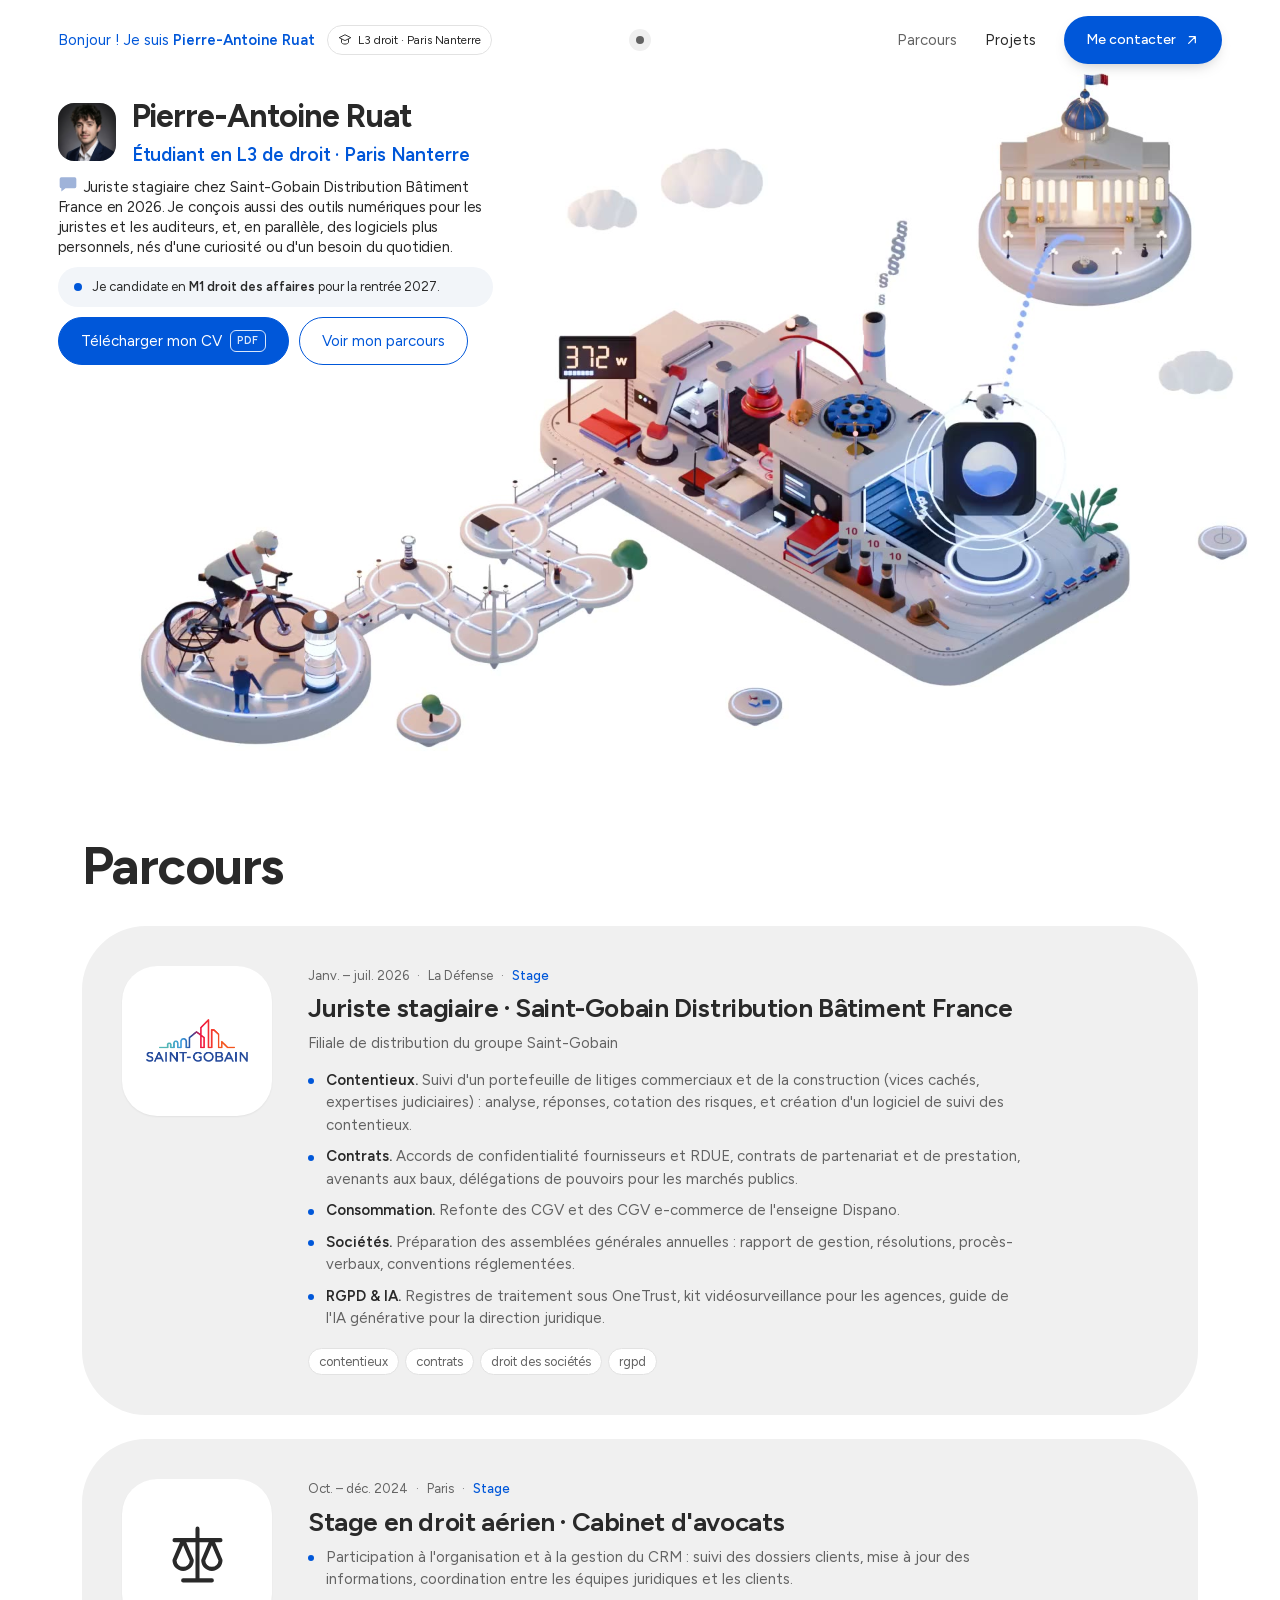
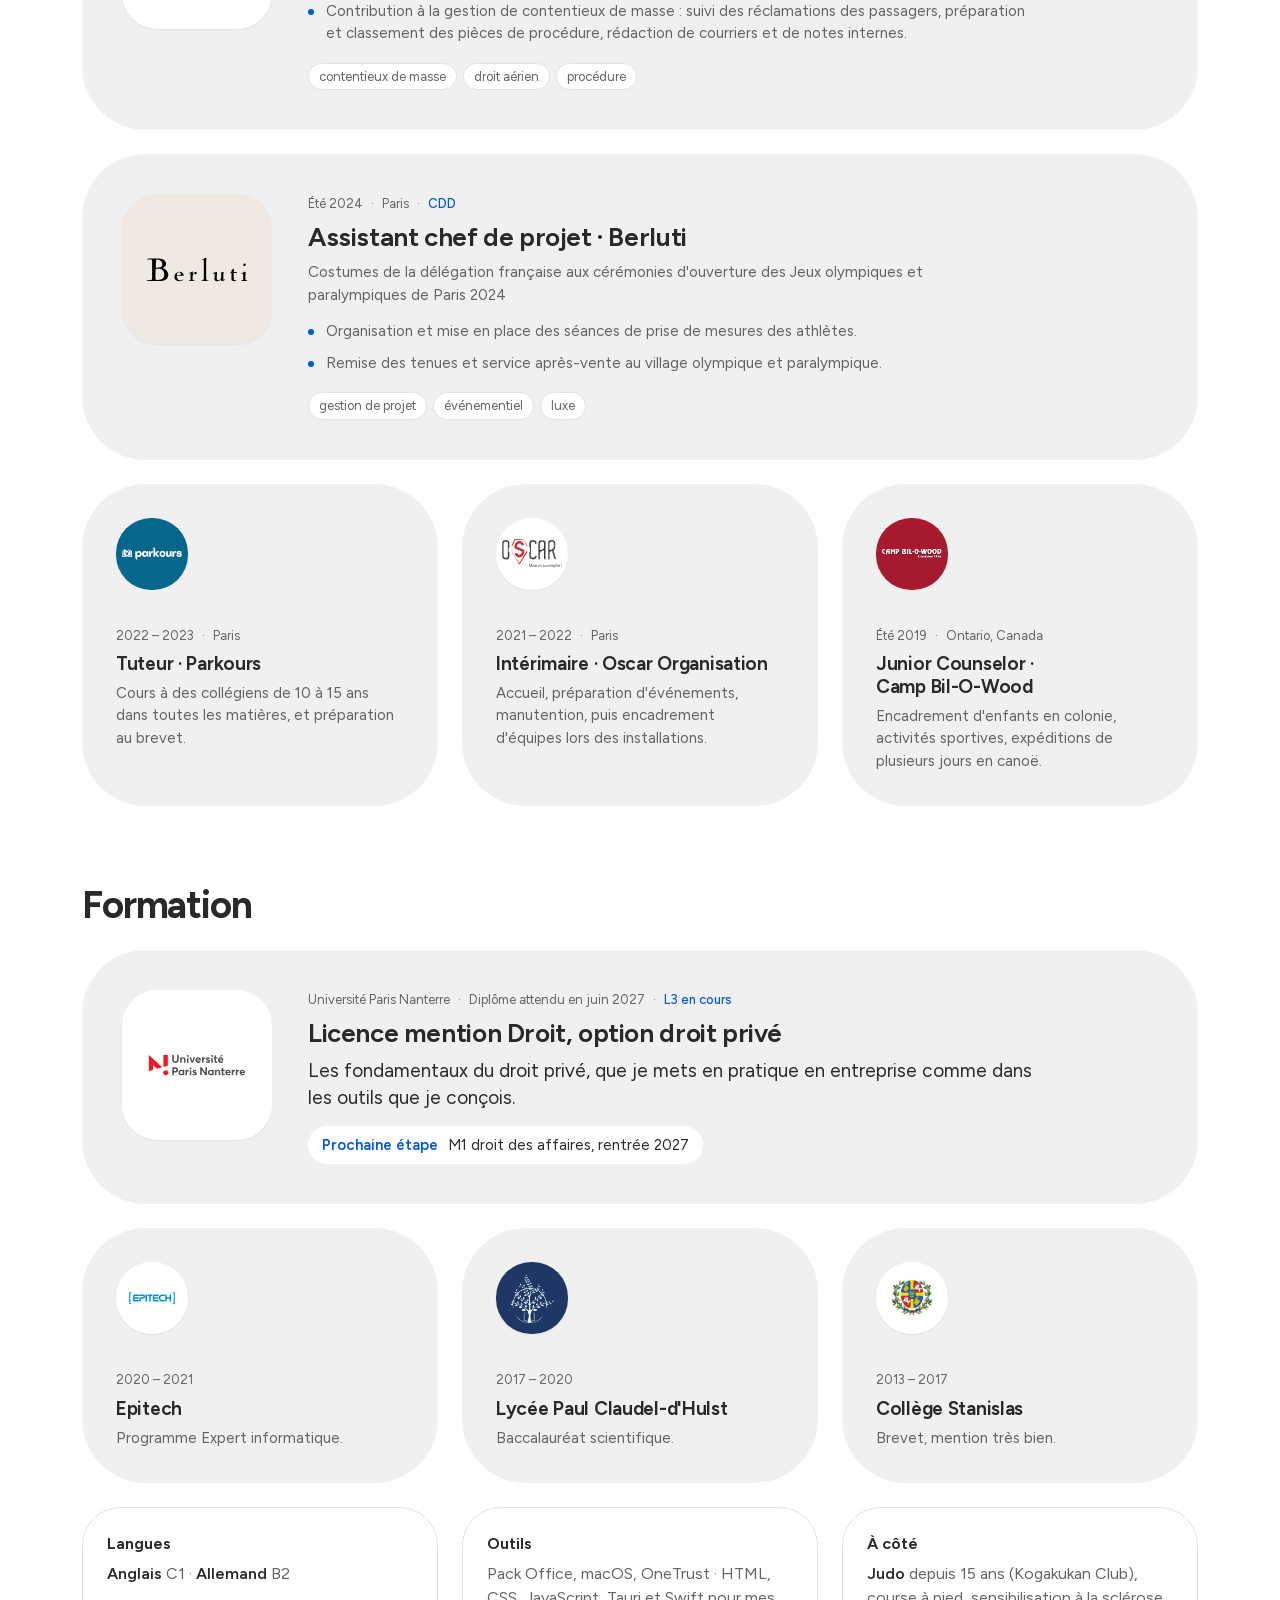
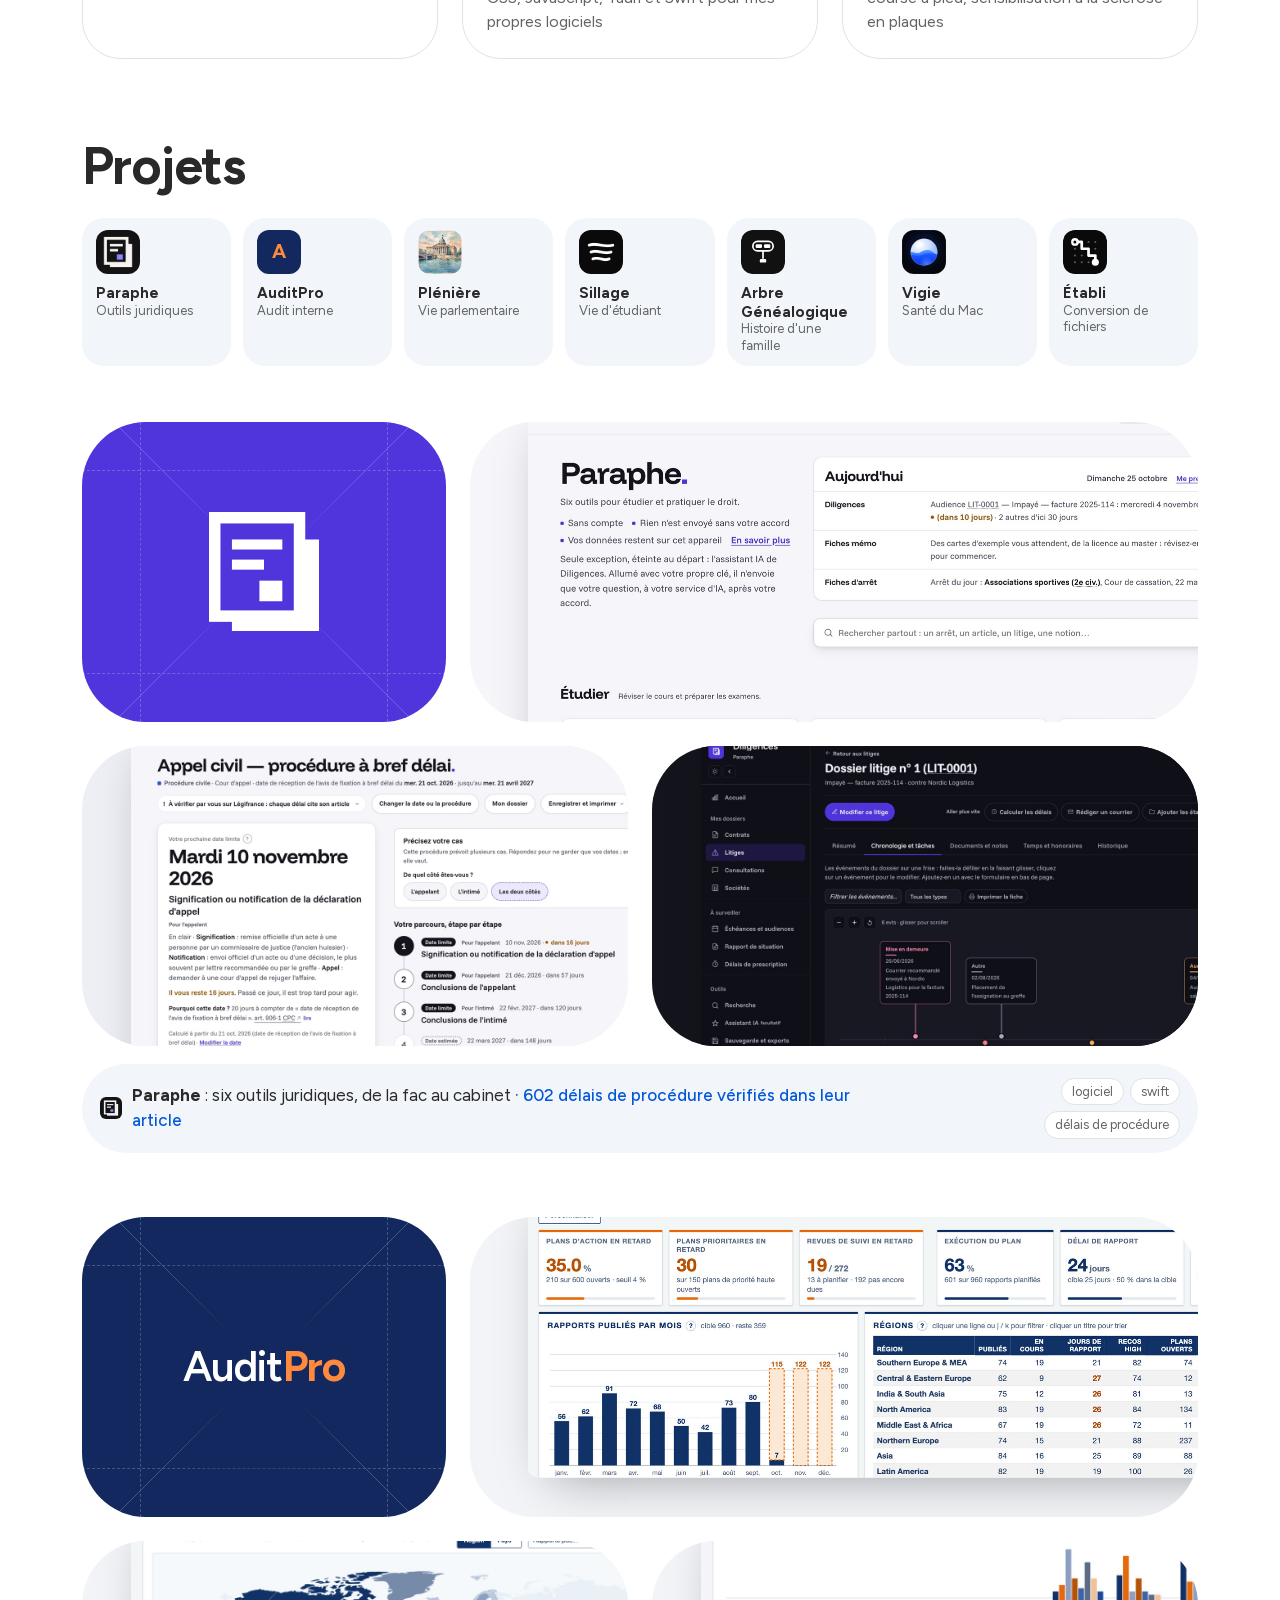
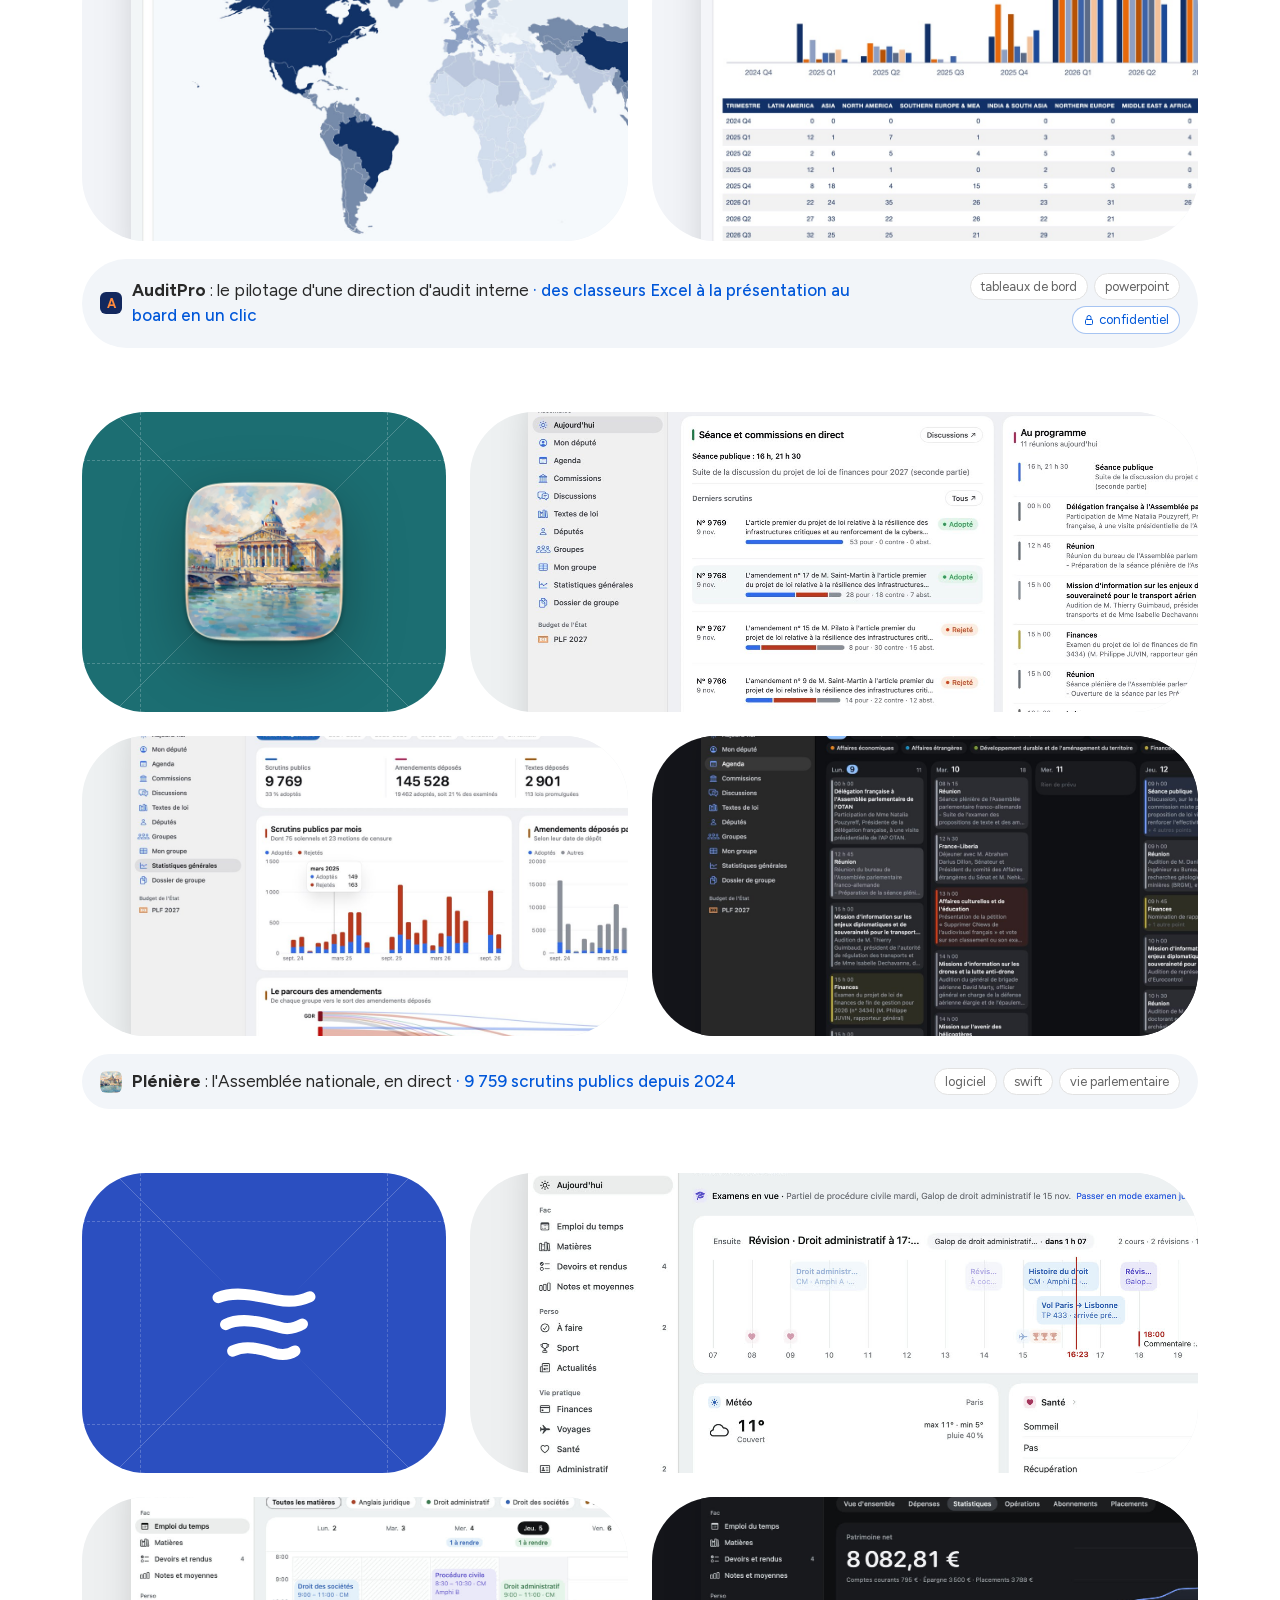
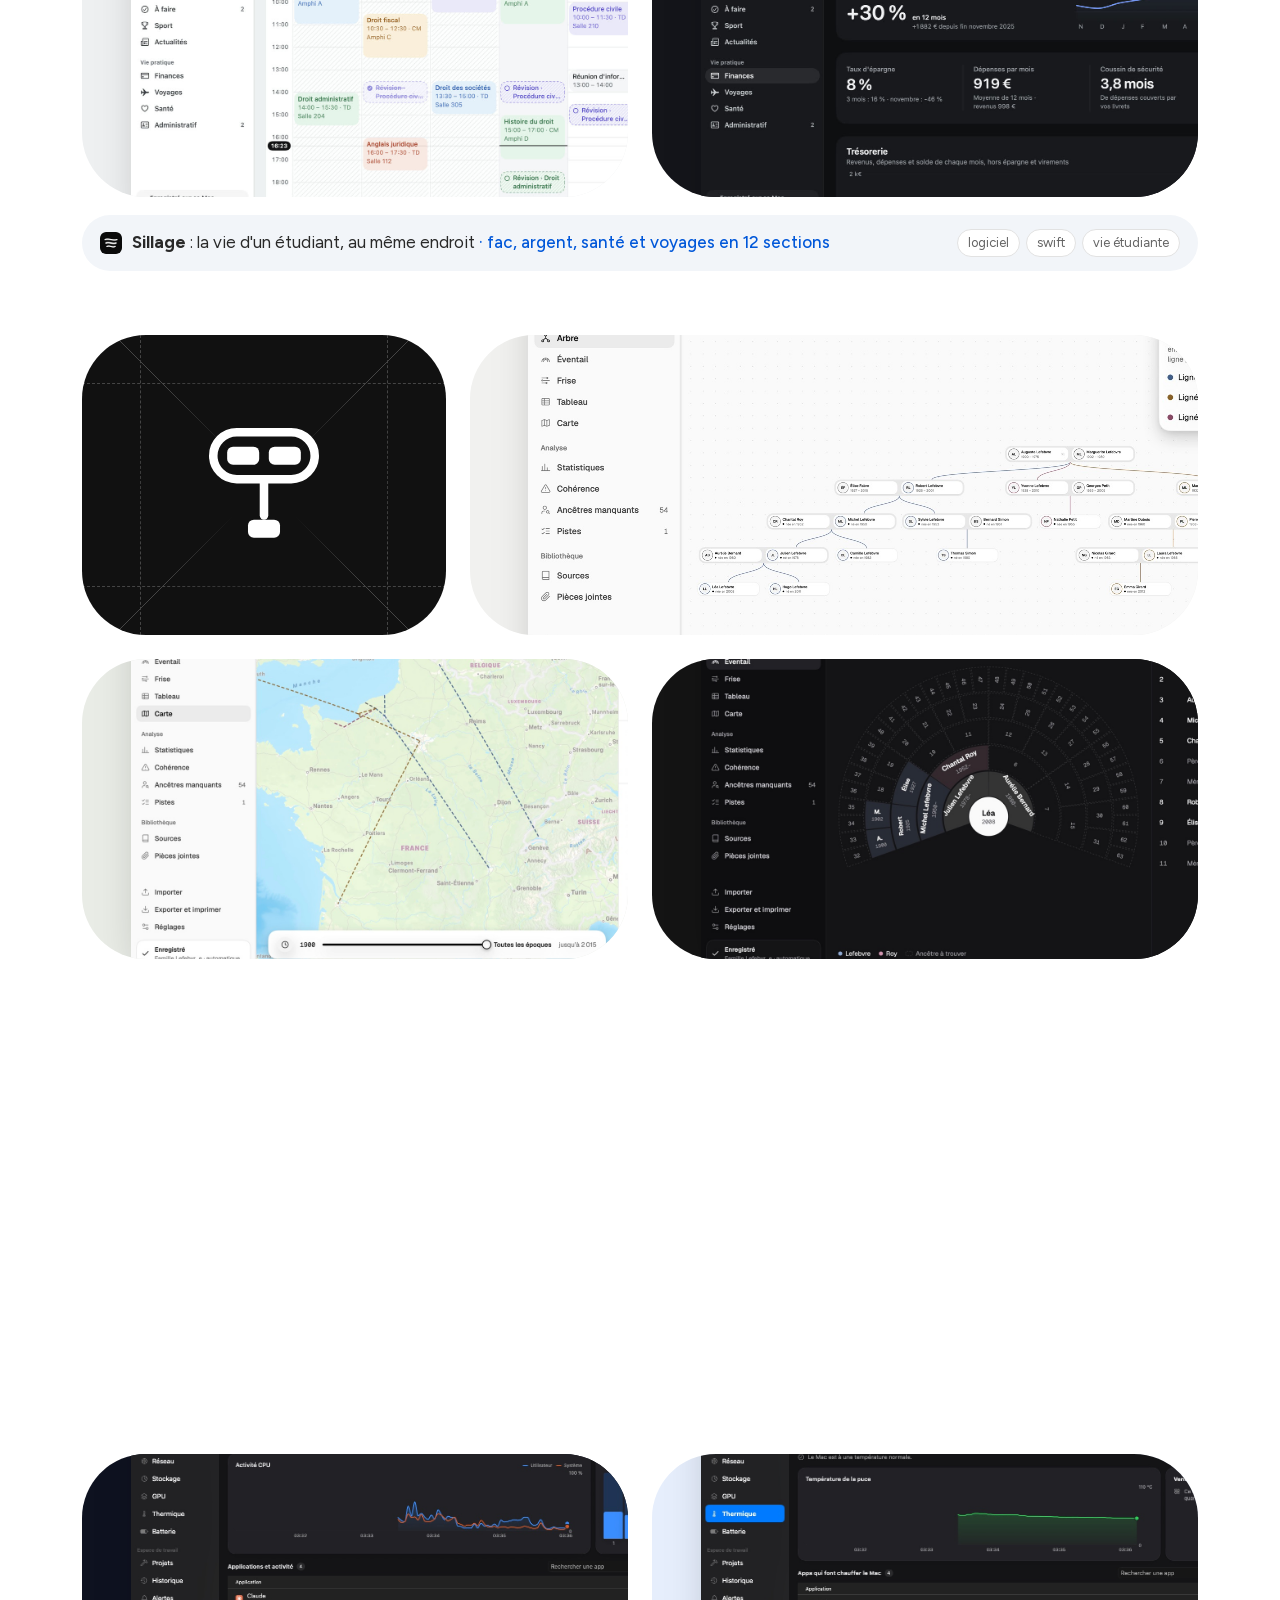
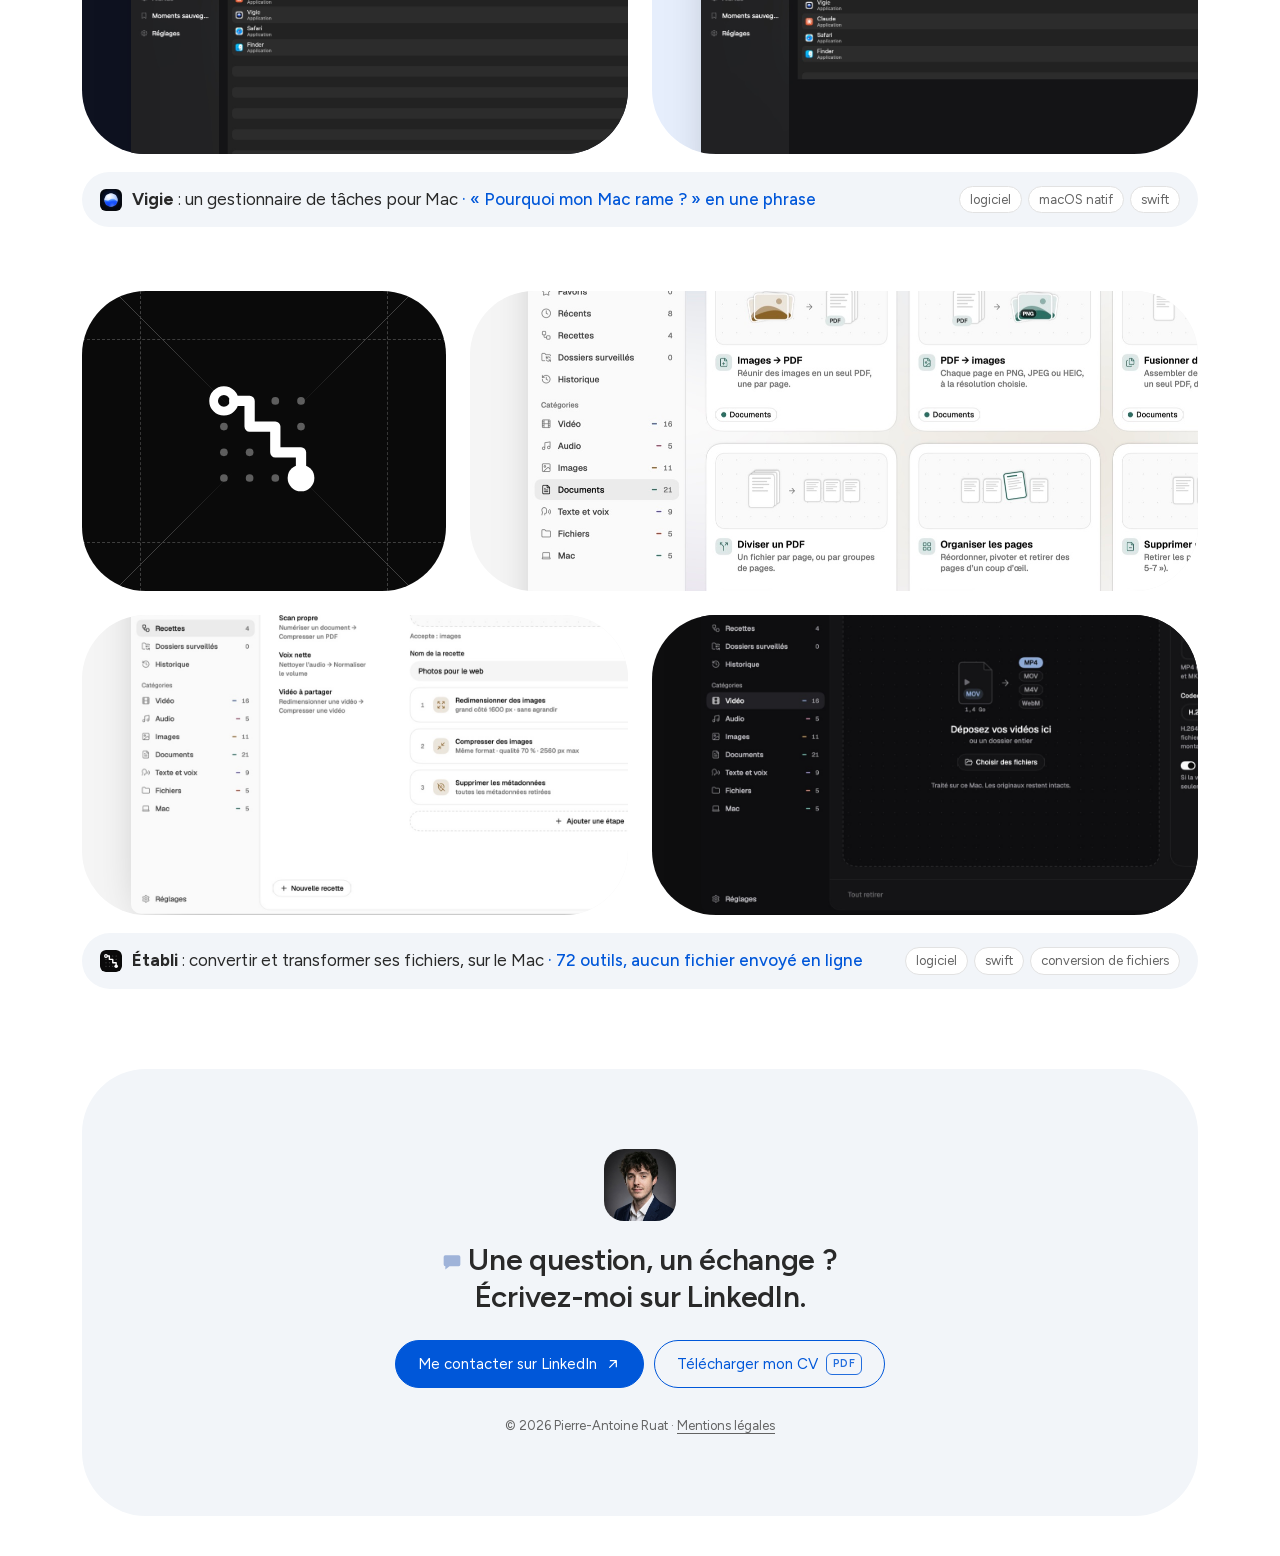
==== index.html @ c0134d85 "Plénière remplace Suivi AN sur tout le site Le nom, les tuiles et les captures de la fiche passent à" ====
<!doctype html>
<html lang="fr">
<head>
  <meta charset="utf-8">
  <meta name="viewport" content="width=device-width, initial-scale=1">
  <title>Pierre-Antoine Ruat · Droit &amp; outils juridiques</title>
  <meta name="description" content="Portfolio et CV de Pierre-Antoine Ruat : licence de droit à Paris Nanterre, juriste stagiaire chez Saint-Gobain Distribution Bâtiment France, Berluti pour les Jeux de Paris 2024, des outils numériques pour les juristes et les auditeurs, et des logiciels plus personnels : Paraphe, AuditPro, Plénière, Sillage, Arbre Généalogique, Vigie et Établi.">
  <!-- Aperçu du lien (LinkedIn, e-mail, messageries) -->
  <link rel="canonical" href="https://parpar30.github.io/portfolio/">
  <meta property="og:url" content="https://parpar30.github.io/portfolio/">
  <meta property="og:type" content="profile">
  <meta property="og:locale" content="fr_FR">
  <meta property="og:site_name" content="Pierre-Antoine Ruat">
  <meta property="og:title" content="Pierre-Antoine Ruat · L3 droit, candidat en M1 droit des affaires">
  <meta property="og:description" content="Étudiant en L3 de droit à Paris Nanterre, juriste stagiaire chez Saint-Gobain Distribution Bâtiment France en 2026. Parcours, projets et CV.">
  <meta property="og:image" content="https://parpar30.github.io/portfolio/assets/img/og-image.jpg">
  <meta property="og:image:width" content="1200">
  <meta property="og:image:height" content="630">
  <meta property="og:image:alt" content="Pierre-Antoine Ruat, L3 de droit à Paris Nanterre, candidat en M1 droit des affaires pour la rentrée 2027">
  <meta property="profile:first_name" content="Pierre-Antoine">
  <meta property="profile:last_name" content="Ruat">
  <meta name="twitter:card" content="summary_large_image">
  <link rel="icon" href="assets/icons/favicon-32.png" sizes="32x32" type="image/png">
  <link rel="icon" href="assets/icons/icon-192.png" sizes="192x192" type="image/png">
  <link rel="apple-touch-icon" href="assets/icons/apple-touch-icon.png">
  <link rel="manifest" href="site.webmanifest">
  <meta name="apple-mobile-web-app-title" content="P-A Ruat">
  <meta name="theme-color" content="#ffffff" media="(prefers-color-scheme: light)">
  <meta name="theme-color" content="#0f0f12" media="(prefers-color-scheme: dark)">
  <link rel="preload" href="assets/fonts/figtree-latin.woff2" as="font" type="font/woff2" crossorigin>
  <link rel="stylesheet" href="style.css?v=32">
  <script>document.documentElement.classList.add('js');try{const t=localStorage.getItem('theme');if(t)document.documentElement.dataset.theme=t;const d=document.documentElement;if(innerWidth>=1280&&!matchMedia('(prefers-reduced-motion: reduce)').matches&&!sessionStorage.getItem('ouverture-vue')&&!(navigator.connection&&navigator.connection.saveData)){d.classList.add('film-ouverture');setTimeout(()=>d.classList.remove('film-ouverture'),7000)}}catch(e){}</script>
</head>
<body>
<a class="skip" href="#contenu">Aller au contenu</a>

<header class="top">
  <div class="top-left">
    <a href="#contenu" class="hello"><span class="hello-pre">Bonjour ! Je suis </span><strong>Pierre-Antoine Ruat</strong></a>
    <span class="badge"><svg viewBox="0 0 24 24" aria-hidden="true"><path d="M12 3 2 8l10 5 10-5-10-5Z"/><path d="M6 10.5V16c0 1.5 2.7 3 6 3s6-1.5 6-3v-5.5"/></svg>L3 droit · Paris Nanterre</span>
  </div>
  <button class="theme-dot" id="theme" aria-label="Mode sombre" aria-pressed="false"><span></span></button>
  <nav class="top-right" aria-label="Navigation principale">
    <a href="#parcours" class="nav-link">Parcours</a>
    <a href="#projets" class="nav-link">Projets</a>
    <a href="https://www.linkedin.com/in/pierre-antoine-ruat-6a8a55251/" target="_blank" rel="noopener" class="cta">Me contacter<span class="sr-only"> sur LinkedIn</span><span class="sr-only"> (nouvel onglet)</span> <svg class="arrow" viewBox="0 0 24 24" aria-hidden="true"><path d="M7 17 17 7M8 7h9v9"/></svg></a>
  </nav>
</header>

<!-- Scène de l'accueil : décor seul, la liste des projets reste le chemin accessible -->
<div class="scene-cadre" aria-hidden="true">
  <div class="hero-stage">
    <video class="scene-film" muted loop playsinline preload="none"></video>
    <video class="scene-ouverture" muted playsinline preload="none"></video>
  </div>
</div>
<button class="scene-icone" type="button" tabindex="-1" aria-hidden="true" hidden></button>

<main id="contenu">

  <!-- HERO -->
  <section class="hero">
    <div class="hero-left">
      <div class="avatar reveal-pop"><img src="assets/img/photo.png" alt="Portrait de Pierre-Antoine Ruat"></div>
      <h1 class="hero-name">Pierre-Antoine Ruat<span class="sr-only">, </span><span class="hero-role">Étudiant en L3 de droit · Paris Nanterre</span></h1>
      <p class="intro">
        <svg class="bubble" viewBox="0 0 24 24" aria-hidden="true"><path d="M4 4h16a2 2 0 0 1 2 2v9a2 2 0 0 1-2 2H9l-5 4v-4a2 2 0 0 1-2-2V6a2 2 0 0 1 2-2Z"/></svg>
        Juriste stagiaire chez Saint-Gobain Distribution Bâtiment France en 2026. Je conçois aussi des outils numériques pour les juristes et les auditeurs, et, en parallèle, des logiciels plus personnels, nés d'une curiosité ou d'un besoin du quotidien.
      </p>
      <p class="goal"><span class="goal-dot" aria-hidden="true"></span><span>Je candidate en <strong>M1 droit des affaires</strong> pour la rentrée 2027.</span></p>
      <div class="hero-actions">
        <a class="pill-link solid" href="assets/cv-pierre-antoine-ruat.pdf" target="_blank" rel="noopener">Télécharger mon CV <span class="file">PDF</span><span class="sr-only"> (nouvel onglet)</span></a>
        <a class="pill-link" href="#parcours">Voir mon parcours</a>
      </div>
      <ul class="logos" aria-label="Organisations">
        <li><img src="assets/logos/saint-gobain-2025.png" alt="Saint-Gobain"></li>
        <li><img src="assets/logos/berluti.svg" alt="Berluti"></li>
        <li><img src="assets/logos/nanterre.svg" alt="Université Paris Nanterre"></li>
        <li><img src="assets/logos/oscar.svg" alt="Oscar Organisation"></li>
      </ul>
    </div>
    <div class="hero-right reveal">
      <div class="hero-card">
        <video class="hero-film" muted loop playsinline preload="none" aria-hidden="true"></video>
      </div>
    </div>
  </section>

  <!-- PARCOURS -->
  <section id="parcours" class="section">
    <h2 class="section-title reveal">Parcours</h2>

    <!-- Saint-Gobain -->
    <article class="xp feature glow reveal">
      <div class="xp-logo" style="--bg:#fff"><img src="assets/logos/saint-gobain-2025.png" alt="Saint-Gobain"></div>
      <div class="xp-body">
        <p class="xp-meta"><span>Janv. – juil. 2026</span><span>La Défense</span><span class="pill-accent">Stage</span></p>
        <h3>Juriste stagiaire · Saint-Gobain Distribution Bâtiment France</h3>
        <p class="xp-sub">Filiale de distribution du groupe Saint-Gobain</p>
        <ul class="xp-list">
          <li><b>Contentieux.</b> Suivi d'un portefeuille de litiges commerciaux et de la construction (vices cachés, expertises judiciaires) : analyse, réponses, cotation des risques, et création d'un logiciel de suivi des contentieux.</li>
          <li><b>Contrats.</b> Accords de confidentialité fournisseurs et RDUE, contrats de partenariat et de prestation, avenants aux baux, délégations de pouvoirs pour les marchés publics.</li>
          <li><b>Consommation.</b> Refonte des CGV et des CGV e-commerce de l'enseigne Dispano.</li>
          <li><b>Sociétés.</b> Préparation des assemblées générales annuelles : rapport de gestion, résolutions, procès-verbaux, conventions réglementées.</li>
          <li><b>RGPD &amp; IA.</b> Registres de traitement sous OneTrust, kit vidéosurveillance pour les agences, guide de l'IA générative pour la direction juridique.</li>
        </ul>
        <p class="tags"><span>contentieux</span><span>contrats</span><span>droit des sociétés</span><span>rgpd</span></p>
      </div>
    </article>

    <!-- Cabinet -->
    <article class="xp feature glow reveal">
      <div class="xp-logo" style="--bg:#fff"><svg class="xp-ico" viewBox="0 0 24 24" aria-hidden="true"><path d="M12 3v18M7 21h10M4 7h16M7 7l-3 7a3 3 0 0 0 6 0L7 7Zm10 0-3 7a3 3 0 0 0 6 0l-3-7Z"/></svg></div>
      <div class="xp-body">
        <p class="xp-meta"><span>Oct. – déc. 2024</span><span>Paris</span><span class="pill-accent">Stage</span></p>
        <h3>Stage en droit aérien · Cabinet d'avocats</h3>
        <ul class="xp-list">
          <li>Participation à l'organisation et à la gestion du CRM : suivi des dossiers clients, mise à jour des informations, coordination entre les équipes juridiques et les clients.</li>
          <li>Contribution à la gestion de contentieux de masse : suivi des réclamations des passagers, préparation et classement des pièces de procédure, rédaction de courriers et de notes internes.</li>
        </ul>
        <p class="tags"><span>contentieux de masse</span><span>droit aérien</span><span>procédure</span></p>
      </div>
    </article>

    <!-- Berluti -->
    <article class="xp feature glow reveal">
      <div class="xp-logo" style="--bg:#EFE9E1"><img src="assets/logos/berluti.svg" alt="Berluti"></div>
      <div class="xp-body">
        <p class="xp-meta"><span>Été 2024</span><span>Paris</span><span class="pill-accent">CDD</span></p>
        <h3>Assistant chef de projet · Berluti</h3>
        <p class="xp-sub">Costumes de la délégation française aux cérémonies d'ouverture des Jeux olympiques et paralympiques de Paris 2024</p>
        <ul class="xp-list">
          <li>Organisation et mise en place des séances de prise de mesures des athlètes.</li>
          <li>Remise des tenues et service après-vente au village olympique et paralympique.</li>
        </ul>
        <p class="tags"><span>gestion de projet</span><span>événementiel</span><span>luxe</span></p>
      </div>
    </article>

    <div class="xp-grid three">
      <!-- Parkours -->
      <article class="xp compact reveal">
        <div class="xp-logo" style="--bg:#06668C"><img src="assets/logos/parkours-wordmark.png" alt="Parkours" class="wide"></div>
        <div class="xp-body">
          <p class="xp-meta"><span>2022 – 2023</span><span>Paris</span></p>
          <h3>Tuteur · Parkours</h3>
          <p>Cours à des collégiens de 10 à 15 ans dans toutes les matières, et préparation au brevet.</p>
        </div>
      </article>

      <!-- Oscar -->
      <article class="xp compact reveal">
        <div class="xp-logo" style="--bg:#fff"><img src="assets/logos/oscar.svg" alt="Oscar Organisation" class="wide"></div>
        <div class="xp-body">
          <p class="xp-meta"><span>2021 – 2022</span><span>Paris</span></p>
          <h3>Intérimaire · Oscar Organisation</h3>
          <p>Accueil, préparation d'événements, manutention, puis encadrement d'équipes lors des installations.</p>
        </div>
      </article>

      <!-- Bil-O-Wood -->
      <article class="xp compact reveal">
        <div class="xp-logo" style="--bg:#A6192E"><img src="assets/logos/bilowood.png" alt="Camp Bil-O-Wood" class="wide"></div>
        <div class="xp-body">
          <p class="xp-meta"><span>Été 2019</span><span>Ontario, Canada</span></p>
          <h3>Junior Counselor · Camp Bil-O-Wood</h3>
          <p>Encadrement d'enfants en colonie, activités sportives, expéditions de plusieurs jours en canoë.</p>
        </div>
      </article>
    </div>

    <!-- Formation -->
    <h2 class="section-title sub reveal">Formation</h2>

    <article class="xp feature edu glow reveal">
      <div class="xp-logo" style="--bg:#fff"><img src="assets/logos/nanterre.svg" alt="Université Paris Nanterre"></div>
      <div class="xp-body">
        <p class="xp-meta"><span>Université Paris Nanterre</span><span>Diplôme attendu en juin 2027</span><span class="pill-accent">L3 en cours</span></p>
        <h3>Licence mention Droit, option droit privé</h3>
        <p class="xp-lead">Les fondamentaux du droit privé, que je mets en pratique en entreprise comme dans les outils que je conçois.</p>
        <p class="next-step"><b>Prochaine étape</b> M1 droit des affaires, rentrée 2027</p>
      </div>
    </article>

    <div class="xp-grid three">
      <article class="xp compact reveal">
        <div class="xp-logo" style="--bg:#fff"><img src="assets/logos/epitech.svg" alt="Epitech"></div>
        <div class="xp-body">
          <p class="xp-meta"><span>2020 – 2021</span></p>
          <h3>Epitech</h3>
          <p>Programme Expert informatique.</p>
        </div>
      </article>
      <article class="xp compact reveal">
        <div class="xp-logo" style="--bg:#1E3765"><img src="assets/logos/pch-icon.png" alt="Paul Claudel-d'Hulst"></div>
        <div class="xp-body">
          <p class="xp-meta"><span>2017 – 2020</span></p>
          <h3>Lycée Paul Claudel-d'Hulst</h3>
          <p>Baccalauréat scientifique.</p>
        </div>
      </article>
      <article class="xp compact reveal">
        <div class="xp-logo" style="--bg:#fff"><img src="assets/logos/stanislas.png" alt="Collège Stanislas"></div>
        <div class="xp-body">
          <p class="xp-meta"><span>2013 – 2017</span></p>
          <h3>Collège Stanislas</h3>
          <p>Brevet, mention très bien.</p>
        </div>
      </article>
    </div>

    <!-- Compétences -->
    <div class="skills reveal">
      <div class="skill"><h3>Langues</h3><p><b>Anglais</b> C1 · <b>Allemand</b> B2</p></div>
      <div class="skill"><h3>Outils</h3><p>Pack Office, macOS, OneTrust · HTML, CSS, JavaScript, Tauri et Swift pour mes propres logiciels</p></div>
      <div class="skill"><h3>À côté</h3><p><b>Judo</b> depuis 15 ans (Kogakukan Club), course à pied, sensibilisation à la sclérose en plaques</p></div>
    </div>
  </section>

  <!-- PROJETS -->
  <section id="projets" class="section">
    <h2 class="section-title reveal">Projets</h2>

    <ul class="apps reveal" aria-label="Aller à un projet">
      <li><a href="#p-paraphe"><img src="assets/img/paraphe-icone.png" alt="" class="app-icon"><span><b>Paraphe</b><small>Outils juridiques</small></span></a></li>
      <li><a href="#p-audit"><span class="app-icon ap" aria-hidden="true">A</span><span><b>AuditPro</b><small>Audit interne</small></span></a></li>
      <li><a href="#p-suivi"><img src="assets/img/suivi-icone.png" alt="" class="app-icon"><span><b>Plénière</b><small>Vie parlementaire</small></span></a></li>
      <li><a href="#p-sillage"><img src="assets/img/sillage-icone.png" alt="" class="app-icon"><span><b>Sillage</b><small>Vie d'étudiant</small></span></a></li>
      <li><a href="#p-arbre"><img src="assets/img/arbre-icone.svg" alt="" class="app-icon"><span><b>Arbre Généalogique</b><small>Histoire d'une famille</small></span></a></li>
      <li><a href="#p-vigie"><img src="assets/img/vigie-icone.png" alt="" class="app-icon"><span><b>Vigie</b><small>Santé du Mac</small></span></a></li>
      <li><a href="#p-etabli"><img src="assets/img/etabli-icone.svg" alt="" class="app-icon"><span><b>Établi</b><small>Conversion de fichiers</small></span></a></li>
    </ul>

    <!-- Paraphe -->
    <article class="project" id="p-paraphe" data-modal="m-paraphe">
      <div class="tiles" aria-hidden="true">
        <button class="tile tile-logo reveal" tabindex="-1" style="--bg:#5034DC">
          <img src="assets/img/paraphe-symbole-blanc.svg" alt="" class="tile-mark">
          <span class="grid-lines"></span>
        </button>
        <button class="tile tile-shot reveal" tabindex="-1" style="--bg:#F6F6FA">
          <img src="assets/img/paraphe-01-accueil.jpg" alt="" loading="lazy">
        </button>
      </div>
      <div class="tiles reverse" aria-hidden="true">
        <button class="tile tile-shot reveal" tabindex="-1" style="--bg:#EEEEF5">
          <img src="assets/img/paraphe-02-quantieme.jpg" alt="" loading="lazy">
        </button>
        <button class="tile tile-shot reveal" tabindex="-1" style="--bg:#14141C">
          <img src="assets/img/paraphe-08-diligences-nuit.jpg" alt="" loading="lazy">
        </button>
      </div>
      <button class="bar reveal" aria-haspopup="dialog" aria-controls="m-paraphe">
        <span class="bar-title"><img src="assets/img/paraphe-icone.png" alt="" class="bar-icon"><span><b>Paraphe</b> : six outils juridiques, de la fac au cabinet <span class="bar-proof">· 602 délais de procédure vérifiés dans leur article</span></span></span>
        <span class="tags"><span>logiciel</span><span>swift</span><span>délais de procédure</span></span>
      </button>
    </article>

    <!-- AuditPro -->
    <article class="project" id="p-audit" data-modal="m-audit">
      <div class="tiles" aria-hidden="true">
        <button class="tile tile-logo reveal" tabindex="-1" style="--bg:#13285E">
          <span class="wordmark">Audit<b>Pro</b></span>
          <span class="grid-lines"></span>
        </button>
        <button class="tile tile-shot reveal" tabindex="-1" style="--bg:#F2F4F8">
          <img src="assets/img/audit-overview.jpg" alt="" loading="lazy">
        </button>
      </div>
      <div class="tiles reverse" aria-hidden="true">
        <button class="tile tile-shot reveal" tabindex="-1" style="--bg:#F2F4F8">
          <img src="assets/img/audit-carte.jpg" alt="" loading="lazy">
        </button>
        <button class="tile tile-shot reveal" tabindex="-1" style="--bg:#F2F4F8">
          <img src="assets/img/audit-tendances.jpg" alt="" loading="lazy">
        </button>
      </div>
      <button class="bar reveal" aria-haspopup="dialog" aria-controls="m-audit">
        <span class="bar-title"><span class="bar-icon ap" aria-hidden="true">A</span><span><b>AuditPro</b> : le pilotage d'une direction d'audit interne <span class="bar-proof">· des classeurs Excel à la présentation au board en un clic</span></span></span>
        <span class="tags"><span>tableaux de bord</span><span>powerpoint</span><span class="nda"><svg viewBox="0 0 24 24" aria-hidden="true"><rect x="5" y="11" width="14" height="10" rx="2"/><path d="M8 11V7a4 4 0 0 1 8 0v4"/></svg>confidentiel</span></span>
      </button>
    </article>

    <!-- Plénière -->
    <article class="project" id="p-suivi" data-modal="m-suivi">
      <div class="tiles" aria-hidden="true">
        <button class="tile tile-logo reveal" tabindex="-1" style="--bg:#1C6E72">
          <img src="assets/img/suivi-logo.png" alt="" class="tile-mark logo-app">
          <span class="grid-lines"></span>
        </button>
        <button class="tile tile-shot reveal" tabindex="-1" style="--bg:#EEF1F2">
          <img src="assets/img/pleniere-01-aujourdhui.jpg" alt="" loading="lazy">
        </button>
      </div>
      <div class="tiles reverse" aria-hidden="true">
        <button class="tile tile-shot reveal" tabindex="-1" style="--bg:#EEF1F2">
          <img src="assets/img/pleniere-05-statistiques.jpg" alt="" loading="lazy">
        </button>
        <button class="tile tile-shot reveal" tabindex="-1" style="--bg:#14151A">
          <img src="assets/img/pleniere-02-agenda-nuit.jpg" alt="" loading="lazy">
        </button>
      </div>
      <button class="bar reveal" aria-haspopup="dialog" aria-controls="m-suivi">
        <span class="bar-title"><img src="assets/img/suivi-icone.png" alt="" class="bar-icon"><span><b>Plénière</b> : l'Assemblée nationale, en direct <span class="bar-proof">· 9 759 scrutins publics depuis 2024</span></span></span>
        <span class="tags"><span>logiciel</span><span>swift</span><span>vie parlementaire</span></span>
      </button>
    </article>

    <!-- Sillage -->
    <article class="project" id="p-sillage" data-modal="m-sillage">
      <div class="tiles" aria-hidden="true">
        <button class="tile tile-logo reveal" tabindex="-1" style="--bg:#2B4FC0">
          <img src="assets/img/sillage-symbole-blanc.svg" alt="" class="tile-mark">
          <span class="grid-lines"></span>
        </button>
        <button class="tile tile-shot reveal" tabindex="-1" style="--bg:#EEF0F1">
          <img src="assets/img/sillage-01-aujourdhui.jpg" alt="" loading="lazy">
        </button>
      </div>
      <div class="tiles reverse" aria-hidden="true">
        <button class="tile tile-shot reveal" tabindex="-1" style="--bg:#EEF0F1">
          <img src="assets/img/sillage-02-emploi-du-temps.jpg" alt="" loading="lazy">
        </button>
        <button class="tile tile-shot reveal" tabindex="-1" style="--bg:#14151A">
          <img src="assets/img/sillage-05-finances-nuit.jpg" alt="" loading="lazy">
        </button>
      </div>
      <button class="bar reveal" aria-haspopup="dialog" aria-controls="m-sillage">
        <span class="bar-title"><img src="assets/img/sillage-icone.png" alt="" class="bar-icon"><span><b>Sillage</b> : la vie d'un étudiant, au même endroit <span class="bar-proof">· fac, argent, santé et voyages en 12 sections</span></span></span>
        <span class="tags"><span>logiciel</span><span>swift</span><span>vie étudiante</span></span>
      </button>
    </article>

    <!-- Arbre Généalogique -->
    <article class="project" id="p-arbre" data-modal="m-arbre">
      <div class="tiles" aria-hidden="true">
        <button class="tile tile-logo reveal" tabindex="-1" style="--bg:#111111">
          <img src="assets/img/arbre-symbole-blanc.svg" alt="" class="tile-mark">
          <span class="grid-lines"></span>
        </button>
        <button class="tile tile-shot reveal" tabindex="-1" style="--bg:#F1F1EF">
          <img src="assets/img/arbre-01-arbre.jpg" alt="" loading="lazy">
        </button>
      </div>
      <div class="tiles reverse" aria-hidden="true">
        <button class="tile tile-shot reveal" tabindex="-1" style="--bg:#E9ECE6">
          <img src="assets/img/arbre-03-carte.jpg" alt="" loading="lazy">
        </button>
        <button class="tile tile-shot reveal" tabindex="-1" style="--bg:#141414">
          <img src="assets/img/arbre-05-eventail-nuit.jpg" alt="" loading="lazy">
        </button>
      </div>
      <button class="bar reveal" aria-haspopup="dialog" aria-controls="m-arbre">
        <span class="bar-title"><img src="assets/img/arbre-icone.svg" alt="" class="bar-icon"><span><b>Arbre Généalogique</b> : l'histoire d'une famille, de l'arbre à la carte <span class="bar-proof">· 35 000 communes de France reconnues</span></span></span>
        <span class="tags"><span>logiciel</span><span>swift</span><span>cartographie</span></span>
      </button>
    </article>

    <!-- Vigie -->
    <article class="project" id="p-vigie" data-modal="m-vigie">
      <div class="tiles" aria-hidden="true">
        <button class="tile tile-logo reveal" tabindex="-1" style="--bg:radial-gradient(circle at 50% 46%,rgba(31,99,255,.55),rgba(13,42,122,.28) 38%,transparent 70%) #05070D">
          <img src="assets/img/vigie-orbe.png" alt="" class="tile-mark orb">
          <span class="grid-lines"></span>
        </button>
        <button class="tile tile-shot reveal" tabindex="-1" style="--bg:#E6EEFC">
          <img src="assets/img/vigie-01-apercu.jpg" alt="" loading="lazy">
        </button>
      </div>
      <div class="tiles reverse" aria-hidden="true">
        <button class="tile tile-shot reveal" tabindex="-1" style="--bg:#0E1220">
          <img src="assets/img/vigie-02-cpu.jpg" alt="" loading="lazy">
        </button>
        <button class="tile tile-shot reveal" tabindex="-1" style="--bg:#E6EEFC">
          <img src="assets/img/vigie-03-thermique.jpg" alt="" loading="lazy">
        </button>
      </div>
      <button class="bar reveal" aria-haspopup="dialog" aria-controls="m-vigie">
        <span class="bar-title"><img src="assets/img/vigie-icone.png" alt="" class="bar-icon"><span><b>Vigie</b> : un gestionnaire de tâches pour Mac <span class="bar-proof">· « Pourquoi mon Mac rame ? » en une phrase</span></span></span>
        <span class="tags"><span>logiciel</span><span>macOS natif</span><span>swift</span></span>
      </button>
    </article>

    <!-- Établi -->
    <article class="project" id="p-etabli" data-modal="m-etabli">
      <div class="tiles" aria-hidden="true">
        <button class="tile tile-logo reveal" tabindex="-1" style="--bg:#0A0A0A">
          <img src="assets/img/etabli-symbole-blanc.svg" alt="" class="tile-mark">
          <span class="grid-lines"></span>
        </button>
        <button class="tile tile-shot reveal" tabindex="-1" style="--bg:#F5F5F5">
          <img src="assets/img/etabli-01-documents.jpg" alt="" loading="lazy">
        </button>
      </div>
      <div class="tiles reverse" aria-hidden="true">
        <button class="tile tile-shot reveal" tabindex="-1" style="--bg:#F5F5F5">
          <img src="assets/img/etabli-03-recettes.jpg" alt="" loading="lazy">
        </button>
        <button class="tile tile-shot reveal" tabindex="-1" style="--bg:#0E0E0F">
          <img src="assets/img/etabli-04-video-nuit.jpg" alt="" loading="lazy">
        </button>
      </div>
      <button class="bar reveal" aria-haspopup="dialog" aria-controls="m-etabli">
        <span class="bar-title"><img src="assets/img/etabli-icone.svg" alt="" class="bar-icon"><span><b>Établi</b> : convertir et transformer ses fichiers, sur le Mac <span class="bar-proof">· 72 outils, aucun fichier envoyé en ligne</span></span></span>
        <span class="tags"><span>logiciel</span><span>swift</span><span>conversion de fichiers</span></span>
      </button>
    </article>
  </section>

</main>

  <!-- CONTACT -->
  <footer class="site-footer" id="contact">
    <div class="hello-card reveal">
    <div class="avatar sm"><img src="assets/img/photo.png" alt=""></div>
    <h2><svg class="bubble" viewBox="0 0 24 24" aria-hidden="true"><path d="M4 4h16a2 2 0 0 1 2 2v9a2 2 0 0 1-2 2H9l-5 4v-4a2 2 0 0 1-2-2V6a2 2 0 0 1 2-2Z"/></svg>Une question, un échange ?<br>Écrivez-moi sur LinkedIn.</h2>
    <div class="hero-actions center">
      <a class="pill-link solid" href="https://www.linkedin.com/in/pierre-antoine-ruat-6a8a55251/" target="_blank" rel="noopener">Me contacter sur LinkedIn<span class="sr-only"> (nouvel onglet)</span> <svg class="arrow" viewBox="0 0 24 24" aria-hidden="true"><path d="M7 17 17 7M8 7h9v9"/></svg></a>
      <a class="pill-link" href="assets/cv-pierre-antoine-ruat.pdf" target="_blank" rel="noopener">Télécharger mon CV <span class="file">PDF</span><span class="sr-only"> (nouvel onglet)</span></a>
    </div>
    <p class="copy">© 2026 Pierre-Antoine Ruat · <a href="mentions-legales.html">Mentions légales</a></p>
    </div>
  </footer>


<!-- MODALES -->
<dialog id="m-paraphe" class="modal" aria-labelledby="m-paraphe-title">
  <button class="close" aria-label="Fermer"><svg viewBox="0 0 24 24" aria-hidden="true"><path d="M6 6l12 12M18 6 6 18"/></svg></button>
  <div class="modal-head">
    <img src="assets/img/paraphe-icone.png" alt="" class="modal-icon">
    <div><h2 id="m-paraphe-title">Paraphe</h2><p class="motto">« Du cours au cabinet. » · Projet personnel, 2026</p></div>
  </div>
  <p>Une application native pour Mac, désormais entièrement écrite en Swift, qui réunit six outils juridiques : trois pour étudier, trois pour pratiquer. Elle suit la même personne de la première année de licence jusqu'au cabinet. Tout reste sur l'ordinateur : pas de compte, pas de publicité, pas de traceur.</p>
  <div class="cols">
    <div><h3>Étudier</h3><ul><li>Fiches mémo avec répétition espacée</li><li>Fiches d'arrêt, de la L1 au M2</li><li>Codes &amp; articles, texte officiel daté</li></ul></div>
    <div><h3>Pratiquer</h3><ul><li><b>Diligences</b> : sociétés, contrats, litiges, temps et honoraires</li><li><b>Considérant</b> : un raisonnement juridique en cartes</li><li><b>Quantième</b> : 168 procédures et 602 étapes de délais</li></ul></div>
  </div>
  <dl class="facts">
    <div><dt>Mon rôle</dt><dd>Conçu et développé seul, avec l'aide d'outils d'IA : besoin, contenu juridique, design, code et tests.</dd></div>
    <div><dt>Technologies</dt><dd>Swift et SwiftUI : chaque outil est un écran natif du Mac · index des codes en SQLite · d'abord écrite en HTML, CSS et JavaScript dans une coque Tauri 2, puis réécrite en Swift</dd></div>
  </dl>
  <div class="proof">
    <h3>Des délais vérifiés, un par un</h3>
    <p>Chaque délai de Quantième renvoie à son article. Tout le référentiel a été comparé au texte consolidé des codes, avec le droit arrêté au 13 octobre 2026 : 69 corrections en sont sorties (délai, unité, article ou point de départ). Paraphe reste un outil d'organisation : il ne donne pas de conseil juridique, et chaque délai se vérifie dans le texte.</p>
  </div>
  <div class="modal-film" data-name="Paraphe">
    <video src="assets/img/paraphe-boucle.mp4" poster="assets/img/paraphe-boucle-affiche.jpg" style="aspect-ratio:16/10" muted loop playsinline preload="none" aria-hidden="true"></video>
    <button class="video-toggle" aria-label="Mettre en pause la vidéo de Paraphe">
      <svg class="i-pause" viewBox="0 0 24 24" aria-hidden="true"><path d="M9 6v12M15 6v12"/></svg>
      <svg class="i-play" viewBox="0 0 24 24" aria-hidden="true"><path d="M8 5.5v13l10.5-6.5z"/></svg>
    </button>
  </div>
  <div class="gallery">
    <img src="assets/img/paraphe-01-accueil.jpg" alt="L'accueil : ce qui demande votre attention aujourd'hui, et les six outils" loading="lazy">
    <img src="assets/img/paraphe-03-diligences.jpg" alt="Diligences : contrats, litiges et échéances d'un service juridique" loading="lazy">
    <img src="assets/img/paraphe-04-fiches-arret.jpg" alt="Fiches d'arrêt : faits, procédure, problème de droit, solution et portée" loading="lazy">
    <img src="assets/img/paraphe-07-considerant.jpg" alt="Considérant : un raisonnement juridique en arbre, une idée par cube" loading="lazy">
    <img src="assets/img/paraphe-02-quantieme.jpg" alt="Quantième : les délais d'une procédure, calculés étape par étape" loading="lazy">
    <img src="assets/img/paraphe-09-fiches-memo.jpg" alt="Fiches mémo : une carte en révision, avec la répétition espacée" loading="lazy">
    <img src="assets/img/paraphe-10-codes.jpg" alt="Codes & articles : le texte officiel daté, avec ses notes" loading="lazy">
    <img src="assets/img/paraphe-08-diligences-nuit.jpg" alt="Diligences, en mode nuit" loading="lazy">
  </div>
  <p class="tags"><span>conception</span><span>développement</span><span>identité visuelle</span><span>film</span></p>
  <a class="pill-link" href="https://paraphe-app.fr/" target="_blank" rel="noopener">Voir le site de Paraphe<span class="sr-only"> (nouvel onglet)</span> <svg class="arrow" viewBox="0 0 24 24" aria-hidden="true"><path d="M7 17 17 7M8 7h9v9"/></svg></a>
</dialog>

<dialog id="m-audit" class="modal" aria-labelledby="m-audit-title">
  <button class="close" aria-label="Fermer"><svg viewBox="0 0 24 24" aria-hidden="true"><path d="M6 6l12 12M18 6 6 18"/></svg></button>
  <div class="modal-head">
    <span class="modal-icon ap" aria-hidden="true">A</span>
    <div><h2 id="m-audit-title">AuditPro</h2><p class="motto">Le poste de pilotage d'une direction d'audit interne · Projet indépendant, 2026</p></div>
  </div>
  <p>Un projet indépendant, réalisé pour la direction d'audit interne d'un groupe international dont le nom reste confidentiel. Il réunit le plan d'audit, les missions, les recommandations et les plans d'action de toutes les régions, et produit le reporting du comité d'audit. Il fonctionne sans serveur, depuis un dossier partagé.</p>
  <div class="cols">
    <div><h3>Piloter</h3><ul><li>Vue d'ensemble, alertes et retards</li><li>Carte du monde par région</li><li>Tendances et comparaison entre deux dates</li><li>Planning des équipes</li></ul></div>
    <div><h3>Restituer</h3><ul><li>Présentation au board générée en PowerPoint</li><li>Annexes Word et exports Excel</li><li>Interface en français et en anglais</li><li>Données chiffrées (AES-256), versions restaurables</li></ul></div>
  </div>
  <dl class="facts">
    <div><dt>Mon rôle</dt><dd>Conçu et développé seul, avec l'aide d'outils d'IA : analyse du besoin, design, code et tests.</dd></div>
    <div><dt>Technologies</dt><dd>HTML et JavaScript, sans serveur · imports Excel (SheetJS) · exports Word (docx) et PowerPoint (PptxGenJS) · chiffrement AES-256 · tests automatiques</dd></div>
  </dl>
  <div class="gallery">
    <img src="assets/img/audit-overview.jpg" alt="Vue d'ensemble" loading="lazy">
    <img src="assets/img/audit-carte.jpg" alt="Carte par région" loading="lazy">
    <img src="assets/img/audit-tendances.jpg" alt="Tendances" loading="lazy">
    <img src="assets/img/audit-04-missions.jpg" alt="Le tableau des missions, de la planification à la publication" loading="lazy">
    <img src="assets/img/audit-05-planning.jpg" alt="Le planning des équipes : charge, absences, visas et coût du plan" loading="lazy">
    <img src="assets/img/audit-06-plans-action.jpg" alt="Les plans d'action ouverts, par origine, priorité et échéance" loading="lazy">
    <img src="assets/img/audit-07-carte-assurance.jpg" alt="La carte d'assurance : qui couvre chaque risque, et les manques" loading="lazy">
  </div>
  <p class="note">Captures réalisées sur la version de démonstration, avec des données fictives.</p>
  <p class="tags"><span>analyse du besoin</span><span>développement</span><span>tableaux de bord</span><span>tests automatiques</span></p>
</dialog>

<dialog id="m-suivi" class="modal" aria-labelledby="m-suivi-title">
  <button class="close" aria-label="Fermer"><svg viewBox="0 0 24 24" aria-hidden="true"><path d="M6 6l12 12M18 6 6 18"/></svg></button>
  <div class="modal-head">
    <img src="assets/img/suivi-icone.png" alt="" class="modal-icon">
    <div><h2 id="m-suivi-title">Plénière</h2><p class="motto">« L'Assemblée nationale, en direct. » · Projet personnel, 2026</p></div>
  </div>
  <p>Une application native pour Mac qui réunit au même endroit le travail de l'Assemblée nationale : les textes, les amendements, les scrutins, les commissions et l'agenda, avec une partie dédiée au projet de loi de finances en cours. Elle rassemble des sources dispersées, de l'open data à eLiasse, l'outil de suivi en direct de l'Assemblée. Toutes ces données sont publiques, et elles sont enregistrées sur le Mac. Un outil indépendant et non officiel.</p>
  <div class="cols">
    <div><h3>Suivre</h3><ul><li><b>Discussions</b> : le déroulé des amendements, en séance et en commission, avec le rythme et la fin estimée</li><li>Une alerte quand un amendement marqué approche de la discussion</li><li>Les scrutins publics et les votes de chaque député, environ 90 secondes après leur publication</li><li>La navette d'un texte, et ses versions comparées mot à mot, article par article</li></ul></div>
    <div><h3>Analyser et préparer</h3><ul><li><b>Statistiques</b> : toute la législature, une session, deux dates ou un seul texte</li><li>Hémicycle cliquable, carte des députés et calculateur de majorité</li><li>Crédits du budget par mission, et comparaison avec le budget précédent</li><li>Bilan du jour, tableau de la semaine et feuille de séance, à exporter</li></ul></div>
  </div>
  <dl class="facts">
    <div><dt>Mon rôle</dt><dd>Conçu et développé seul, avec l'aide d'outils d'IA : besoin, direction visuelle, code et vidéo de présentation.</dd></div>
    <div><dt>Technologies</dt><dd>Swift et SwiftUI, application native macOS · moteur de données local en Python · bases SQLite · open data de l'Assemblée nationale · widgets WidgetKit · résumés rédigés sur le Mac par l'IA d'Apple · bot Telegram</dd></div>
  </dl>
  <div class="proof">
    <h3>Ne jamais faire passer une déduction pour un fait</h3>
    <p>Tout n'est pas publié. Le vote d'un article à main levée ne l'est pas : quand l'adoption est déduite, l'écran le signale. La présence en séance non plus : elle est estimée à partir des votes et des prises de parole. Et le texte final reste celui publié par l'Assemblée : l'application ne le reconstruit jamais à partir des amendements.</p>
  </div>
  <div class="modal-film" data-name="Plénière">
    <video src="assets/img/suivi-boucle.mp4" poster="assets/img/suivi-boucle-affiche.jpg" muted loop playsinline preload="none" aria-hidden="true"></video>
    <button class="video-toggle" aria-label="Mettre en pause la vidéo de Plénière">
      <svg class="i-pause" viewBox="0 0 24 24" aria-hidden="true"><path d="M9 6v12M15 6v12"/></svg>
      <svg class="i-play" viewBox="0 0 24 24" aria-hidden="true"><path d="M8 5.5v13l10.5-6.5z"/></svg>
    </button>
  </div>
  <div class="gallery">
    <img src="assets/img/pleniere-01-aujourdhui.jpg" alt="Aujourd'hui : la séance et les commissions en direct, les derniers scrutins et le programme de la journée" loading="lazy">
    <img src="assets/img/pleniere-04-resume-nuit.jpg" alt="Le projet de loi de finances : son étape, ses chiffres et ses prochaines dates, en sombre" loading="lazy">
    <img src="assets/img/pleniere-05-statistiques.jpg" alt="Les statistiques de la législature : scrutins, amendements, textes et réunions" loading="lazy">
    <img src="assets/img/pleniere-03-budget-nuit.jpg" alt="Le budget : les crédits par mission du projet de loi de finances, en sombre" loading="lazy">
    <img src="assets/img/pleniere-02-agenda-nuit.jpg" alt="L'agenda de la semaine, une colonne par jour, en sombre" loading="lazy">
    <img src="assets/img/pleniere-06-aujourdhui-nuit.jpg" alt="Aujourd'hui, en sombre" loading="lazy">
  </div>
  <p class="note">Vidéo réalisée le 5 novembre 2026 et captures le 9 novembre 2026, avec l'application, à partir des données publiques de l'Assemblée nationale (Licence ouverte). Outil indépendant, sans lien avec l'Assemblée nationale.</p>
  <p class="tags"><span>conception</span><span>développement</span><span>design natif</span><span>données publiques</span><span>vidéo</span></p>
  <a class="pill-link" href="pleniere/">Présentation, confidentialité et assistance <svg class="arrow" viewBox="0 0 24 24" aria-hidden="true"><path d="M7 17 17 7M8 7h9v9"/></svg></a>
</dialog>

<dialog id="m-sillage" class="modal" aria-labelledby="m-sillage-title">
  <button class="close" aria-label="Fermer"><svg viewBox="0 0 24 24" aria-hidden="true"><path d="M6 6l12 12M18 6 6 18"/></svg></button>
  <div class="modal-head">
    <img src="assets/img/sillage-icone.png" alt="" class="modal-icon">
    <div><h2 id="m-sillage-title">Sillage</h2><p class="motto">« Votre vie, au même endroit. » · Projet personnel, 2026</p></div>
  </div>
  <p>Une application native pour Mac, née d'un besoin simple : ne plus disperser sa vie d'étudiant entre un emploi du temps, une application bancaire, des billets et des papiers. Sillage réunit la fac, les tâches, le sport, l'actualité, les finances, les voyages, la santé et l'administratif, et s'ouvre chaque jour sur ce qui compte aujourd'hui. Les données sont enregistrées sur le Mac, avec une sauvegarde automatique chaque jour.</p>
  <div class="cols">
    <div><h3>À la fac</h3><ul><li>Emploi du temps relié au Calendrier du Mac</li><li>Notes, moyennes et note à viser pour atteindre son objectif</li><li>Révisions réparties avant chaque galop ou partiel</li><li>Cours enregistrés et transcrits sur le Mac, sans Internet</li></ul></div>
    <div><h3>Au quotidien</h3><ul><li><b>Finances</b> : banques reliées, budgets, prévision de fin de mois</li><li>Abonnements repérés dans les prélèvements</li><li>Vols et trains suivis en direct, retards compris</li><li>Santé, scores des matchs et papiers lus depuis un fichier</li></ul></div>
  </div>
  <dl class="facts">
    <div><dt>Mon rôle</dt><dd>Conçu et développé seul, avec l'aide d'outils d'IA : besoin, direction visuelle, code, tests et vidéo de présentation.</dd></div>
    <div><dt>Technologies</dt><dd>Swift et SwiftUI, application native macOS · données SwiftData · widgets WidgetKit · connecteurs ESPN, Enable Banking, API SNCF, Whoop et Open-Meteo</dd></div>
  </dl>
  <div class="proof">
    <h3>Une application qui propose sans décider</h3>
    <p>Sillage se remplit à partir de sources gratuites : banque, scores, vols, trains, santé. Mais il laisse le dernier mot : un prélèvement régulier ne devient un abonnement que si on l'accepte, et un document lu dans un fichier se vérifie avant d'être ajouté.</p>
  </div>
  <div class="modal-film" data-name="Sillage">
    <video src="assets/img/sillage-boucle.mp4" poster="assets/img/sillage-boucle-affiche.jpg" muted loop playsinline preload="none" aria-hidden="true"></video>
    <button class="video-toggle" aria-label="Mettre en pause la vidéo de Sillage">
      <svg class="i-pause" viewBox="0 0 24 24" aria-hidden="true"><path d="M9 6v12M15 6v12"/></svg>
      <svg class="i-play" viewBox="0 0 24 24" aria-hidden="true"><path d="M8 5.5v13l10.5-6.5z"/></svg>
    </button>
  </div>
  <div class="gallery">
    <img src="assets/img/sillage-01-aujourdhui.jpg" alt="Aujourd'hui : la journée sur une frise, la santé, le budget et le prochain voyage" loading="lazy">
    <img src="assets/img/sillage-02-emploi-du-temps.jpg" alt="L'emploi du temps de la semaine, avec les cours et les séances de révision" loading="lazy">
    <img src="assets/img/sillage-03-matiere.jpg" alt="La fiche d'une matière : moyenne, enregistrements, devoirs et notes" loading="lazy">
    <img src="assets/img/sillage-04-notes.jpg" alt="Notes et moyennes : la moyenne par matière et l'objectif visé" loading="lazy">
    <img src="assets/img/sillage-05-finances-nuit.jpg" alt="Les statistiques des finances, en sombre" loading="lazy">
    <img src="assets/img/sillage-06-sante-nuit.jpg" alt="La santé : récupération, sommeil et activité, en sombre" loading="lazy">
    <img src="assets/img/sillage-07-voyages.jpg" alt="Voyages : un vol suivi en direct, avec le terminal et le tapis à bagages" loading="lazy">
    <img src="assets/img/sillage-08-administratif.jpg" alt="Administratif : les papiers à surveiller et leurs échéances" loading="lazy">
  </div>
  <p class="note">Vidéo et captures réalisées avec les données d'exemple de l'application : les notes, les comptes, les mesures de santé et les voyages montrés sont fictifs.</p>
  <p class="tags"><span>conception</span><span>développement</span><span>design natif</span><span>vidéo</span></p>
</dialog>

<dialog id="m-arbre" class="modal" aria-labelledby="m-arbre-title">
  <button class="close" aria-label="Fermer"><svg viewBox="0 0 24 24" aria-hidden="true"><path d="M6 6l12 12M18 6 6 18"/></svg></button>
  <div class="modal-head">
    <img src="assets/img/arbre-icone.svg" alt="" class="modal-icon">
    <div><h2 id="m-arbre-title">Arbre Généalogique</h2><p class="motto">Construire et raconter l'histoire d'une famille · Projet personnel, 2026</p></div>
  </div>
  <p>Une application native pour Mac, désormais entièrement écrite en Swift, pour construire son arbre généalogique puis le parcourir autrement : par branche, par génération, en éventail, sur une frise ou sur une carte. Chaque famille est un fichier, enregistré automatiquement. Tout reste sur l'ordinateur : pas de compte, pas de serveur.</p>
  <div class="cols">
    <div><h3>Construire</h3><ul><li>Fiche en pleine page : chronologie sourcée, unions, médias, pistes de recherche</li><li>Ajout rapide depuis l'arbre, ou assistant en quatre étapes</li><li><b>Tableau</b> modifiable comme un tableur, copier-coller avec Excel</li><li>Import GEDCOM vérifié, export et impression en PNG, SVG ou PDF</li></ul></div>
    <div><h3>Explorer</h3><ul><li>Arbre coloré par branche, repliable, avec le fil d'une lignée ; huit palettes, ou ses propres couleurs</li><li><b>Carte des lieux</b> : migrations cliquables, cœur de la famille au fil du siècle</li><li>Éventail des ancêtres, liste Sosa et frise avec repères historiques</li><li>Contrôle de cohérence, ancêtres manquants et lien de parenté expliqué</li></ul></div>
  </div>
  <dl class="facts">
    <div><dt>Mon rôle</dt><dd>Conçu et développé seul, avec l'aide d'outils d'IA : besoin, design, code et tests.</dd></div>
    <div><dt>Technologies</dt><dd>Swift, SwiftUI et AppKit, application native macOS · arbre dessiné en Core Graphics · carte MapKit · GEDCOM 5.5.1 · tests automatiques · d'abord écrite en HTML, CSS et JavaScript dans une coque Tauri 2, puis réécrite en Swift</dd></div>
  </dl>
  <div class="proof">
    <h3>Des lieux reconnus, sans connexion</h3>
    <p>La carte place chaque naissance, domicile et décès à partir de données embarquées : près de 35 000 communes de France (API Géo de l'État) et plus de 45 000 localités de Suisse, des pays voisins et des États-Unis (GeoNames). La réécriture en Swift garde le même fichier et la même mise en page de l'arbre, vérifiée position par position contre la première version, et a été éprouvée sur un arbre de 8 000 personnes.</p>
  </div>
  <div class="gallery">
    <img src="assets/img/arbre-01-arbre.jpg" alt="L'arbre, coloré par branche" loading="lazy">
    <img src="assets/img/arbre-02-fiche.jpg" alt="La fiche d'une personne, en pleine page" loading="lazy">
    <img src="assets/img/arbre-03-carte.jpg" alt="Les migrations de la famille sur la carte" loading="lazy">
    <img src="assets/img/arbre-04-tableau.jpg" alt="Le tableau, modifiable comme un tableur" loading="lazy">
    <img src="assets/img/arbre-06-eventail.jpg" alt="L'éventail des ancêtres et la liste Sosa" loading="lazy">
    <img src="assets/img/arbre-07-frise.jpg" alt="La frise de la famille, avec les repères historiques" loading="lazy">
    <img src="assets/img/arbre-08-statistiques.jpg" alt="Les statistiques : naissances, âges, lieux et complétude" loading="lazy">
    <img src="assets/img/arbre-09-ancetres-manquants.jpg" alt="Les ancêtres manquants et les prochaines recherches" loading="lazy">
  </div>
  <p class="note">Captures réalisées avec la famille d'exemple fournie dans l'application, aux données fictives.</p>
  <p class="tags"><span>conception</span><span>développement</span><span>cartographie</span><span>design natif</span></p>
  <a class="pill-link solid" href="assets/telechargements/Arbre-Genealogique.dmg" download>Télécharger pour Mac <span class="file">DMG</span></a>
  <p class="note">Version 2.0, 12 Mo, macOS 15 ou plus récent, Mac Apple ou Intel. L'application n'étant pas signée par Apple, le premier lancement se valide dans Réglages Système › Confidentialité et sécurité › Ouvrir quand même.</p>
</dialog>

<dialog id="m-vigie" class="modal" aria-labelledby="m-vigie-title">
  <button class="close" aria-label="Fermer"><svg viewBox="0 0 24 24" aria-hidden="true"><path d="M6 6l12 12M18 6 6 18"/></svg></button>
  <div class="modal-head">
    <img src="assets/img/vigie-icone.png" alt="" class="modal-icon">
    <div><h2 id="m-vigie-title">Vigie</h2><p class="motto">Garder un œil sur son Mac · Projet personnel, 2026</p></div>
  </div>
  <p>Un gestionnaire de tâches natif pour Mac, né d'un besoin simple : savoir en quelques secondes quelle application ralentit l'ordinateur, sans payer un logiciel du commerce. Vigie suit en direct le processeur, la mémoire, le disque, le réseau, la puce graphique, la température et la batterie, et garde un œil sur le Mac même fenêtre fermée. Tout reste sur l'ordinateur : rien n'est envoyé sur Internet.</p>
  <div class="cols">
    <div><h3>Surveiller</h3><ul><li>Un aperçu qui se lit de haut en bas : une phrase d'état, quatre chiffres, un graphique</li><li>Les applications regroupées, avec leur processeur, leur mémoire et leur énergie</li><li>Températures de la puce et ralentissement dû à la chaleur</li><li>Une orbe dans la barre des menus et des widgets de bureau</li></ul></div>
    <div><h3>Comprendre</h3><ul><li><b>Pourquoi mon Mac rame ?</b> : un diagnostic en une phrase, et quoi faire</li><li>Historique sur 30 jours, une mesure par minute</li><li>Alertes et notifications réglables</li><li>Moments sauvegardés, pour comparer plus tard</li></ul></div>
  </div>
  <dl class="facts">
    <div><dt>Mon rôle</dt><dd>Conçu et développé seul, avec l'aide d'outils d'IA : besoin, direction visuelle, icône, code et tests.</dd></div>
    <div><dt>Technologies</dt><dd>Swift et SwiftUI, application native macOS · widgets WidgetKit · historique SQLite · lecture des capteurs de la puce</dd></div>
  </dl>
  <div class="proof">
    <h3>Une réponse avant des chiffres</h3>
    <p>Le diagnostic croise la saturation du processeur et de la mémoire, la chaleur, le disque, la puce graphique et la batterie pour désigner un responsable, puis regarde l'historique de la semaine pour dire si le problème est récurrent. Les couleurs des graphiques ont été vérifiées pour le daltonisme et le contraste, en clair comme en sombre.</p>
  </div>
  <div class="gallery">
    <img src="assets/img/vigie-01-apercu.jpg" alt="L'aperçu : état du Mac, chiffres clés et apps les plus actives" loading="lazy">
    <img src="assets/img/vigie-02-cpu.jpg" alt="Le processeur, cœur par cœur" loading="lazy">
    <img src="assets/img/vigie-03-thermique.jpg" alt="Les températures et les apps qui font chauffer le Mac" loading="lazy">
    <img src="assets/img/vigie-04-historique.jpg" alt="L'historique des mesures" loading="lazy">
    <img src="assets/img/vigie-05-apercu-nuit.jpg" alt="L'aperçu en sombre, avec le diagnostic en une phrase" loading="lazy">
    <img src="assets/img/vigie-06-memoire.jpg" alt="La mémoire : pression, swap et applications" loading="lazy">
    <img src="assets/img/vigie-07-batterie.jpg" alt="La batterie : charge, santé et énergie consommée par app" loading="lazy">
    <img src="assets/img/vigie-08-alertes.jpg" alt="Les alertes des 30 derniers jours" loading="lazy">
  </div>
  <p class="note">Captures réalisées sur mon Mac, avec des mesures réelles.</p>
  <p class="tags"><span>conception</span><span>développement</span><span>design natif</span><span>icône</span></p>
</dialog>

<dialog id="m-etabli" class="modal" aria-labelledby="m-etabli-title">
  <button class="close" aria-label="Fermer"><svg viewBox="0 0 24 24" aria-hidden="true"><path d="M6 6l12 12M18 6 6 18"/></svg></button>
  <div class="modal-head">
    <img src="assets/img/etabli-icone.svg" alt="" class="modal-icon">
    <div><h2 id="m-etabli-title">Établi</h2><p class="motto">L'atelier des fichiers, sur le Mac · Projet personnel, 2026</p></div>
  </div>
  <p>Une application native pour Mac, écrite en Swift, qui réunit 72 outils pour convertir et transformer ses fichiers : vidéo, audio, images, documents, texte et voix, et quelques outils du Mac. Un outil, un écran, avec seulement les réglages dont il a besoin, pour un fichier comme pour un dossier de plusieurs centaines. Tout est traité sur l'ordinateur et les originaux ne sont jamais modifiés : chaque exécution écrit ses résultats dans son propre dossier daté.</p>
  <div class="cols">
    <div><h3>Transformer</h3><ul><li>Vidéo et audio : convertir, compresser, découper, fusionner, incruster des sous-titres</li><li>Images : convertir, compresser, détourer, flouter les visages</li><li>Documents : <b>PDF → Word</b>, fusionner, signer, rendre consultable, caviarder</li><li>Texte et voix : transcrire, traduire, résumer, sur l'appareil</li></ul></div>
    <div><h3>Automatiser</h3><ul><li><b>Recettes</b> : plusieurs outils enchaînés sur les mêmes fichiers</li><li><b>Dossiers surveillés</b> : chaque nouveau fichier passe par un outil ou une recette</li><li>Essai sur le premier fichier, avec comparaison avant / après</li><li>Lanceur ⌃⌥Espace, clic droit dans le Finder, Raccourcis et Spotlight</li></ul></div>
  </div>
  <dl class="facts">
    <div><dt>Mon rôle</dt><dd>Conçu et développé seul, avec l'aide d'outils d'IA : besoin, direction visuelle, icône, code et tests.</dd></div>
    <div><dt>Technologies</dt><dd>Swift 6 et SwiftUI, application native macOS · AVFoundation, PDFKit, Vision, Speech, Translation et Foundation Models · FFmpeg et yt-dlp intégrés pour les autres formats · App Intents · en français et en anglais · tests automatiques</dd></div>
  </dl>
  <div class="proof">
    <h3>Un caviardage qui efface vraiment</h3>
    <p>Un rectangle noir posé sur un PDF laisse souvent le texte copiable en dessous. Ici, les noms, adresses e-mail et numéros de téléphone sont repérés dans le texte ou tracés à la main, puis chaque page est aplatie en image et les métadonnées sont retirées : le texte masqué n'existe plus dans le fichier produit. Les contrastes de l'interface sont vérifiés par des tests, en clair comme en sombre.</p>
  </div>
  <div class="gallery">
    <img src="assets/img/etabli-01-documents.jpg" alt="Les outils de la catégorie Documents" loading="lazy">
    <img src="assets/img/etabli-02-compresser.jpg" alt="Un outil : la file des fichiers et ses options" loading="lazy">
    <img src="assets/img/etabli-03-recettes.jpg" alt="Une recette : trois outils enchaînés" loading="lazy">
    <img src="assets/img/etabli-04-video-nuit.jpg" alt="Convertir une vidéo, en mode sombre" loading="lazy">
    <img src="assets/img/etabli-05-accueil.jpg" alt="L'accueil : les outils récents et les catégories" loading="lazy">
    <img src="assets/img/etabli-06-pdf-word.jpg" alt="PDF → Word : chaque page reconstruite dans Word" loading="lazy">
    <img src="assets/img/etabli-07-transcrire.jpg" alt="Transcrire un audio ou une vidéo, sur le Mac" loading="lazy">
    <img src="assets/img/etabli-08-embellir.jpg" alt="Embellir une capture d'écran" loading="lazy">
  </div>
  <p class="note">Captures réalisées dans l'application, avec des fichiers d'exemple.</p>
  <p class="tags"><span>conception</span><span>développement</span><span>design natif</span><span>icône</span></p>
</dialog>

<script src="script.js?v=21"></script>
</body>
</html>
---- style.css ----
@font-face{
  font-family:Figtree;font-style:normal;font-weight:400 700;font-display:swap;
  src:url(assets/fonts/figtree-latin-ext.woff2) format("woff2");
  unicode-range:U+0100-02BA,U+02BD-02C5,U+02C7-02CC,U+02CE-02D7,U+02DD-02FF,U+0304,U+0308,U+0329,U+1D00-1DBF,U+1E00-1E9F,U+1EF2-1EFF,U+2020,U+20A0-20AB,U+20AD-20C4,U+2113,U+2C60-2C7F,U+A720-A7FF;
}
@font-face{
  font-family:Figtree;font-style:normal;font-weight:400 700;font-display:swap;
  src:url(assets/fonts/figtree-latin.woff2) format("woff2");
  unicode-range:U+0000-00FF,U+0131,U+0152-0153,U+02BB-02BC,U+02C6,U+02DA,U+02DC,U+0304,U+0308,U+0329,U+2000-206F,U+20AC,U+2122,U+2191,U+2193,U+2212,U+2215,U+FEFF,U+FFFD;
}

:root{
  --bg:#ffffff;
  --text:#292929;
  --muted:#636363;
  --soft:#f0f0f0;
  --bar:#f2f5f9;
  --line:#e2e2e2;
  --accent:#0057d9;        /* liens, puces, accents (5,5:1 sur blanc) */
  --accent-strong:#0057d9; /* fond du bouton principal, texte blanc */
  --accent-hover:#0047b3;
  --brand-violet:#5034DC;
  --tile-radius:clamp(28px,5vw,64px);
  --page:1180px;           /* largeur du contenu, élargie sur les grands écrans */
  --ease:cubic-bezier(.22,1,.36,1);
  --ease-tt:cubic-bezier(.32,.72,0,1); /* courbe des boutons, reprise du site de Paraphe */
  color-scheme:light;
}
@media (prefers-color-scheme:dark){
  :root:not([data-theme="light"]){
    --bg:#0f0f12;--text:#ececef;--muted:#a3a3ad;--soft:#1b1b20;--bar:#18181d;--line:#2c2c33;
    --accent:#7fb0ff;--brand-violet:#a596ff;color-scheme:dark;
  }
}
:root[data-theme="dark"]{
  --bg:#0f0f12;--text:#ececef;--muted:#a3a3ad;--soft:#1b1b20;--bar:#18181d;--line:#2c2c33;
  --accent:#7fb0ff;--brand-violet:#a596ff;color-scheme:dark;
}

*{box-sizing:border-box;margin:0;padding:0}
html{scroll-behavior:smooth;scroll-padding-top:90px}
body{
  font-family:Figtree,system-ui,-apple-system,"Segoe UI",sans-serif;
  background:var(--bg);color:var(--text);
  font-size:16px;line-height:1.5;
  -webkit-font-smoothing:antialiased;
  transition:background .5s var(--ease),color .5s var(--ease);
  overflow-x:hidden;
}
::selection{background:color-mix(in srgb,var(--accent) 22%,transparent);color:var(--text)}
:focus-visible{outline:2px solid var(--accent);outline-offset:3px;border-radius:8px}
.tile:focus-visible,.bar:focus-visible{outline-offset:4px;border-radius:var(--tile-radius)}
.bar:focus-visible{border-radius:99px}
img{display:block;max-width:100%}
a{color:inherit;text-decoration:none}
button{font:inherit;color:inherit;background:none;border:0;cursor:pointer;text-align:left}
.sr-only{position:absolute;width:1px;height:1px;overflow:hidden;clip:rect(0 0 0 0)}
main{max-width:var(--page);margin:0 auto;padding:0 clamp(16px,3vw,32px)}

/* ---------- En-tête ---------- */
.top{
  position:sticky;top:0;z-index:50;
  display:grid;grid-template-columns:1fr auto 1fr;align-items:center;
  max-width:var(--page);margin:0 auto;padding:16px clamp(16px,3vw,32px);
  background:color-mix(in srgb,var(--bg) 88%,transparent);
  backdrop-filter:blur(14px);-webkit-backdrop-filter:blur(14px);
  animation:drop .9s var(--ease) both;
}
.top-left{display:flex;align-items:center;gap:12px;min-width:0}
.hello{color:var(--accent);font-size:15px;white-space:nowrap;padding:10px 0}
.hello strong{font-weight:600}
.badge{
  display:inline-flex;align-items:center;gap:6px;
  font-size:12px;padding:5px 10px;border:1px solid var(--line);border-radius:99px;white-space:nowrap;
}
.badge svg{width:14px;height:14px;fill:none;stroke:currentColor;stroke-width:1.6}
.theme-dot{width:44px;height:44px;display:grid;place-items:center;border-radius:50%}
.theme-dot span{
  width:22px;height:22px;border-radius:50%;background:var(--soft);
  display:grid;place-items:center;transition:transform .4s var(--ease);
}
.theme-dot span::after{content:"";width:8px;height:8px;border-radius:50%;background:var(--muted);transition:background .5s var(--ease)}
.theme-dot:hover span{transform:scale(1.2)}
:root[data-theme="dark"] .theme-dot span::after{background:#ffd76a}
@media (prefers-color-scheme:dark){:root:not([data-theme="light"]) .theme-dot span::after{background:#ffd76a}}
.top-right{display:flex;justify-content:flex-end;align-items:center;gap:clamp(12px,2.4vw,28px)}
.nav-link{font-size:15px;color:var(--muted);transition:color .3s;padding:10px 0}
.nav-link:hover,.nav-link.active{color:var(--text)}
.cta{
  display:inline-flex;align-items:center;gap:8px;
  background:var(--accent-strong);color:#fff;
  padding:14px 22px;border-radius:99px;font-size:14px;font-weight:500;white-space:nowrap;
  box-shadow:0 6px 16px -8px rgba(0,0,0,.35);
  transition:transform .35s var(--ease),background .3s,box-shadow .35s var(--ease);
}
.cta:hover{background:var(--accent-hover);transform:translateY(-2px);box-shadow:0 12px 22px -10px rgba(0,0,0,.4)}

/* ---------- Accueil ---------- */
.hero{
  display:grid;grid-template-columns:minmax(0,.82fr) minmax(0,1.18fr);gap:32px;align-items:center;
  padding:40px 0 clamp(40px,6vw,72px);min-height:min(78vh,620px);
}
.avatar{width:58px;height:58px;border-radius:16px;overflow:hidden;background:var(--soft)}
.avatar img{width:100%;height:100%;object-fit:cover;object-position:50% 20%}
.hero-name{font-size:clamp(38px,3.6vw,52px);font-weight:700;line-height:1.02;letter-spacing:-.035em;margin:22px 0 18px;opacity:0;animation:rise .9s var(--ease) .15s forwards}
.hero-role{display:block;font-size:clamp(16px,1.6vw,19px);font-weight:600;letter-spacing:-.005em;color:var(--accent);margin-top:12px}
.intro{font-size:clamp(18px,1.8vw,21px);font-weight:400;line-height:1.4;letter-spacing:-.01em;margin:0 0 26px;max-width:470px;text-wrap:pretty}
.intro .w{display:inline-block;opacity:0;transform:translateY(12px);filter:blur(4px);animation:word .8s var(--ease) forwards}
.bubble{width:20px;height:20px;fill:#9fb3d9;vertical-align:-2px;margin-right:6px}
.logos{display:flex;gap:clamp(18px,3vw,38px);list-style:none;align-items:center;flex-wrap:wrap;margin-top:40px}
.logos li{width:clamp(44px,6vw,64px);height:30px;display:grid;place-items:center;opacity:0;animation:rise .8s var(--ease) forwards}
.logos img{max-height:24px;max-width:100%;object-fit:contain;filter:grayscale(1);opacity:.75;transition:filter .4s,opacity .4s,transform .4s var(--ease)}
.logos img.round{height:24px;width:24px;border-radius:7px}
.logos li:hover img{filter:none;opacity:1;transform:scale(1.15)}
:root[data-theme="dark"] .logos img:not(.round){filter:grayscale(1) invert(1) brightness(1.5)}
:root[data-theme="dark"] .logos li:hover img:not(.round){filter:grayscale(1) invert(1) brightness(1.8)}
@media (prefers-color-scheme:dark){
  :root:not([data-theme="light"]) .logos img:not(.round){filter:grayscale(1) invert(1) brightness(1.5)}
  :root:not([data-theme="light"]) .logos li:hover img:not(.round){filter:grayscale(1) invert(1) brightness(1.8)}
}
.goal{
  display:inline-flex;align-items:center;gap:10px;margin:0 0 18px;
  font-size:15px;padding:10px 16px;border-radius:99px;background:var(--bar);
  opacity:0;animation:rise .8s var(--ease) 1.3s forwards;
}
.goal strong{font-weight:600}
.goal-dot{width:8px;height:8px;border-radius:50%;background:var(--accent);flex:none}
.hero-actions{display:flex;flex-wrap:wrap;gap:10px;opacity:0;animation:rise .8s var(--ease) 1.45s forwards}
.hero-actions.center{justify-content:center;opacity:1;animation:none}
.file{font-size:11px;font-weight:600;letter-spacing:.04em;padding:2px 6px;border-radius:6px;border:1px solid currentColor;opacity:.85}

.hero-left{position:relative;z-index:1}
/* L'atelier flotte sur la page : le fond de la vidéo (blanc ou noir pur) disparaît dans le fond du site.
   Un encodage vidéo décale toujours un peu les couleurs : ce fondu évite tout rectangle visible. */
.hero-card{
  background:var(--bg) url(assets/img/atelier-affiche-clair.jpg?v=6) center/100% no-repeat;
  background-blend-mode:darken;
  border-radius:var(--tile-radius);overflow:hidden;
  aspect-ratio:1.7;transition:transform .8s var(--ease);
  width:110%;margin-left:-7%;
}
.hero-film{position:absolute;inset:0;width:100%;height:100%;object-fit:cover;display:block;opacity:0;transition:opacity .5s linear;mix-blend-mode:darken}
.hero-film.pret{opacity:1}
.hero-card.film-pret{background-image:none!important}
@media (prefers-color-scheme:dark){
  :root:not([data-theme="light"]) .hero-card{background-image:url(assets/img/atelier-affiche-sombre.jpg?v=6);background-blend-mode:lighten}
  :root:not([data-theme="light"]) .hero-film{mix-blend-mode:lighten}
}
:root[data-theme="dark"] .hero-card{background-image:url(assets/img/atelier-affiche-sombre.jpg?v=6);background-blend-mode:lighten}
:root[data-theme="dark"] .hero-film{mix-blend-mode:lighten}
.hero-card{position:relative}

/* Scène plein écran : la vidéo occupe toute la largeur, le texte se pose dans sa partie vide */
.scene-cadre,.scene-icone{display:none}
@media (min-width:1280px){
  /* La scène entière tient dans la fenêtre : calée sur la hauteur si la largeur ne suffit pas (le cadre garde 4 % de vide en bas) */
  :root{--large:min(100vw,calc(100vh / .6));--haut:calc(var(--large) * .625);--descente:max(calc(var(--large) * .012),calc(68px - var(--large) * .0444))}
  main{position:relative;z-index:1}
  .scene-cadre{display:block;position:absolute;top:0;left:0;width:100%;height:calc(var(--haut) + var(--descente))}
  .hero-stage{
    position:absolute;top:var(--descente);right:0;width:var(--large);height:var(--haut);overflow:hidden;
    background:var(--bg) url(assets/img/atelier-accueil-clair.jpg?v=6) center/cover no-repeat;background-blend-mode:darken;
  }
  .hero-stage video{position:absolute;inset:0;width:100%;height:100%;display:block;mix-blend-mode:darken}
  .scene-film{opacity:0;transition:opacity .5s linear}
  .scene-film.pret{opacity:1}
  /* L'ouverture couvre toute la fenêtre, puis se pose exactement sur le cadre de la boucle ; ses bords s'estompent pendant le trajet */
  .hero-stage.ouvre{overflow:visible}
  .scene-ouverture{
    opacity:0;transform-origin:100% 0;
    transform:translateY(calc(var(--descente) * -1)) scale(var(--echelle,1));transition:transform 1.25s cubic-bezier(.4,0,.2,1);
    -webkit-mask-image:linear-gradient(to right,transparent,#000 8%,#000 98%,transparent),linear-gradient(to bottom,transparent,#000 5%,#000 95%,transparent);
    mask-image:linear-gradient(to right,transparent,#000 8%,#000 98%,transparent),linear-gradient(to bottom,transparent,#000 5%,#000 95%,transparent);
    -webkit-mask-composite:source-in;mask-composite:intersect;
  }
  .hero-stage.ouvre .scene-ouverture{opacity:1}
  .scene-ouverture.posee{transform:none}
  .hero-stage.film-pret,.film-ouverture .hero-stage{background-image:none!important}
  /* Le menu et le texte d'accueil partagent le bord de la scène ; les sections suivantes restent centrées */
  .top{max-width:none;padding-left:4.5vw;padding-right:4.5vw}
  /* En haut de page, le menu laisse voir la scène : son fond masquerait le drapeau du palais */
  .top.sur-scene{background:none;backdrop-filter:none;-webkit-backdrop-filter:none}
  .hero{
    display:block;padding:clamp(12px,1.6vw,28px) 0 0;min-height:calc(var(--haut) + var(--descente) - 76px);
    margin-left:calc(4.5vw - 32px - max(0px,(100vw - var(--page)) / 2));
  }
  /* Le texte tient dans l'angle laissé libre par la scène : au-dessus du pont, à gauche de la machine */
  .hero-left{width:34vw;max-width:640px;display:grid;grid-template-columns:auto 1fr;column-gap:16px;align-items:center;transition:opacity .9s var(--ease)}
  .hero-left>:not(.avatar):not(.hero-name){grid-column:1/-1}
  .hero-name{font-size:clamp(30px,3vw,48px);margin:0}
  .intro{font-size:clamp(16px,1.3vw,20px);margin:16px 0 14px;max-width:none}
  .logos{margin-top:12px}
  .hero-right{display:none}
  .film-ouverture .hero-left{opacity:0}
  .top{transition:opacity .5s linear,background-color .3s linear}
  .film-ouverture .top{opacity:0;pointer-events:none}
  /* La zone cliquable suit l'icône qui plane au-dessus de son socle */
  .scene-icone{
    display:block;position:absolute;right:calc(var(--large) * .158);top:calc(var(--haut) * .575 - var(--large) * .07 + var(--descente));width:calc(var(--large) * .14);height:calc(var(--large) * .14);z-index:2;
    border:0;border-radius:50%;background:none;padding:0;cursor:pointer;
  }
  .scene-icone[hidden]{display:none}
  .scene-icone::after{
    content:attr(data-nom);position:absolute;left:50%;bottom:-6px;transform:translate(-50%,6px);
    padding:7px 14px;border-radius:999px;background:var(--text);color:var(--bg);font-size:14px;font-weight:600;white-space:nowrap;
    opacity:0;transition:opacity .25s linear,transform .25s var(--ease);pointer-events:none;
  }
  .scene-icone:hover::after{opacity:1;transform:translate(-50%,0)}
}
@media (min-width:1280px) and (max-width:1359px){
  .hero-left .logos{display:none}
  .hero-name{font-size:32px}
  .intro{font-size:15px;line-height:1.34;margin:10px 0}
  .goal{font-size:13px;margin-bottom:10px}
}
@media (min-width:1280px) and (prefers-color-scheme:dark){
  :root:not([data-theme="light"]) .hero-stage{background-image:url(assets/img/atelier-accueil-sombre.jpg?v=6);background-blend-mode:lighten}
  :root:not([data-theme="light"]) .hero-stage video{mix-blend-mode:lighten}
}
@media (min-width:1280px){
  :root[data-theme="dark"] .hero-stage{background-image:url(assets/img/atelier-accueil-sombre.jpg?v=6);background-blend-mode:lighten}
  :root[data-theme="dark"] .hero-stage video{mix-blend-mode:lighten}
}
.video-toggle{
  position:absolute;right:clamp(14px,2.4vw,26px);bottom:clamp(14px,2.4vw,26px);
  width:44px;height:44px;border-radius:50%;display:grid;place-items:center;
  background:var(--bg);color:var(--text);box-shadow:0 4px 12px -6px rgba(0,0,0,.3);
  transition:transform .3s var(--ease);
}
.video-toggle:hover{transform:scale(1.08)}
.video-toggle svg{width:18px;height:18px;stroke:currentColor;stroke-width:2.2;stroke-linecap:round;fill:none}
.video-toggle .i-play{fill:currentColor;stroke-linejoin:round}
.video-toggle .i-pause,.video-toggle.paused .i-play{display:block}
.video-toggle .i-play,.video-toggle.paused .i-pause{display:none}

/* ---------- Sections ---------- */
.section{padding:20px 0 60px}
.section-title{font-size:clamp(32px,4.4vw,52px);line-height:1.05;letter-spacing:-.03em;font-weight:700;margin-bottom:32px}
.section-title.sub{margin:80px 0 24px;font-size:clamp(26px,3.2vw,38px)}

/* ---------- Projets ---------- */
.project{margin-bottom:64px}
.project:last-of-type{margin-bottom:0}
/* Ligne des projets : une icône par projet, qui mène à sa présentation */
.apps{list-style:none;display:grid;grid-template-columns:repeat(7,minmax(0,1fr));gap:12px;margin:-8px 0 56px}
.apps a{
  display:flex;flex-direction:column;align-items:flex-start;gap:10px;height:100%;padding:12px 14px;border-radius:22px;
  background:var(--bar);color:inherit;text-decoration:none;
  transition:background .3s,transform .5s var(--ease);
}
.apps a:hover{background:color-mix(in srgb,var(--bar) 88%,var(--accent));transform:translateY(-2px)}
.apps a:hover .app-icon{transform:scale(1.06) rotate(-3deg)}
.app-icon{width:44px;height:44px;border-radius:12px;flex:none;transition:transform .5s var(--ease)}
.app-icon.ap{display:grid;place-items:center;background:#13285E;color:#ff8a3d;font-weight:700;font-size:20px}
.apps a > span{display:grid;min-width:0;line-height:1.25}
.apps b{font-weight:700;font-size:15px}
.apps small{font-size:13px;color:var(--muted)}
@media (max-width:640px){
  .apps{display:flex;overflow-x:auto;scroll-snap-type:x mandatory;scrollbar-width:none;margin:-4px calc(-1 * clamp(16px,3vw,32px)) 40px;padding:2px clamp(16px,3vw,32px) 4px;scroll-padding-inline:clamp(16px,3vw,32px)}
  .apps::-webkit-scrollbar{display:none}
  .apps li{flex:0 0 132px;scroll-snap-align:start}
}
.tiles{display:grid;grid-template-columns:1fr 2fr;gap:24px}
.tiles.reverse{grid-template-columns:1fr 1fr}
.tile{
  position:relative;overflow:hidden;border-radius:var(--tile-radius);
  background:var(--bg);height:clamp(220px,26vw,300px);
  display:grid;place-items:center;transform:translateZ(0);
}
.tile-shot img{
  position:absolute;left:8%;top:12%;width:110%;max-width:none;
  border-radius:10px;box-shadow:0 20px 50px -24px rgba(0,0,0,.4);
  transform:translateY(var(--drift,0px));
  transition:transform 1.1s var(--ease);
}
.tiles.reverse .tile-shot img{left:9%;top:14%;width:120%}
.tile-shot:hover img{transform:translate(-3%,calc(-4% + var(--drift,0px))) scale(1.03)}
.tile-logo .tile-mark{width:34%;max-width:110px;transition:transform 1s var(--ease)}
.tile-logo .tile-mark.orb{width:56%;max-width:190px;position:relative;z-index:1}
/* Logo de l'application tel quel, plutôt qu'un symbole blanc */
.tile-logo .tile-mark.logo-app{width:54%;max-width:220px;position:relative;z-index:1;filter:drop-shadow(0 18px 30px rgba(0,0,0,.28))}
.tile-logo:hover .tile-mark,.tile-logo:hover .wordmark{transform:scale(1.08) rotate(-3deg)}
.wordmark{color:#fff;font-weight:600;font-size:clamp(28px,3.4vw,42px);letter-spacing:-.02em;transition:transform 1s var(--ease)}
.wordmark b{font-weight:700;color:#ff8a3d}
.grid-lines{
  position:absolute;inset:0;pointer-events:none;opacity:.22;
  background:
    linear-gradient(45deg,transparent calc(50% - .5px),#fff 50%,transparent calc(50% + .5px)),
    linear-gradient(-45deg,transparent calc(50% - .5px),#fff 50%,transparent calc(50% + .5px));
  -webkit-mask:radial-gradient(circle at center,transparent 18%,#000 60%);mask:radial-gradient(circle at center,transparent 18%,#000 60%);
}
.grid-lines::before,.grid-lines::after{content:"";position:absolute;inset:16% 0;border-top:1px dashed #fff;border-bottom:1px dashed #fff}
.grid-lines::after{inset:0 16%;border:0;border-left:1px dashed #fff;border-right:1px dashed #fff}

.bar{
  margin-top:18px;width:100%;
  display:flex;align-items:center;justify-content:space-between;gap:16px;
  background:var(--bar);border-radius:99px;padding:14px 18px;
  transition:background .3s;
}
.bar:hover{background:color-mix(in srgb,var(--bar) 88%,var(--accent))}
.bar-title{display:flex;align-items:center;gap:10px;font-size:clamp(14px,1.5vw,17px);min-width:0}
.bar-title b{font-weight:700}
.bar-proof{color:var(--accent);font-weight:500}
.project .tiles + .tiles{margin-top:24px}
.bar-icon{width:22px;height:22px;border-radius:6px;flex:none}
.bar-icon.ap,.modal-icon.ap{display:grid;place-items:center;background:#13285E;color:#ff8a3d;font-weight:700;font-size:13px}
.tags{display:flex;gap:6px;flex-wrap:wrap;justify-content:flex-end}
.tags span{
  font-size:13px;color:var(--muted);border:1px solid var(--line);
  border-radius:99px;padding:3px 10px;white-space:nowrap;background:var(--bg);
}
.tags .nda{display:inline-flex;gap:4px;align-items:center;color:var(--accent);border-color:color-mix(in srgb,var(--accent) 35%,transparent)}
.nda svg{width:12px;height:12px;fill:none;stroke:currentColor;stroke-width:2}

/* ---------- Parcours ---------- */
.xp{
  position:relative;display:grid;grid-template-columns:auto 1fr;gap:clamp(18px,3vw,36px);
  background:var(--soft);border-radius:var(--tile-radius);padding:clamp(18px,3vw,34px);
  margin-bottom:24px;overflow:hidden;isolation:isolate;
}
.xp.feature{padding:clamp(20px,3.4vw,40px)}
.xp-logo{
  width:clamp(84px,12vw,150px);aspect-ratio:1;border-radius:calc(var(--tile-radius) * .55);
  background:var(--bg);display:grid;place-items:center;position:relative;overflow:hidden;
  box-shadow:0 1px 2px rgba(0,0,0,.06);transition:transform .8s var(--ease);
}
.xp:hover .xp-logo{transform:rotate(-4deg) scale(1.04)}
.xp-logo img{position:absolute;inset:16%;width:68%;height:68%;object-fit:contain}
.xp-logo img.cover{inset:0;width:100%;height:100%;object-fit:cover}
.xp-logo img.wide{inset:8%;width:84%;height:84%}
.xp-logo .mono{color:#ff6a3d;font-weight:700;font-size:clamp(22px,3vw,34px);letter-spacing:-.04em}
.xp-ico{width:46%;height:46%;fill:none;stroke:#292929;stroke-width:1.4;stroke-linecap:round;stroke-linejoin:round}
.xp-meta{display:flex;flex-wrap:wrap;gap:8px;font-size:13px;color:var(--muted);margin-bottom:8px}
.xp-meta span:not(:last-child)::after{content:"·";margin-left:8px}
.xp-meta .pill-accent{color:var(--accent);font-weight:500}
.xp h3{font-size:clamp(19px,2.2vw,26px);font-weight:650;letter-spacing:-.015em;line-height:1.2;margin-bottom:8px;text-wrap:balance}
.xp-sub{color:var(--muted);font-size:15px;margin-bottom:14px;max-width:62ch}
.xp-lead{font-size:clamp(16px,1.6vw,19px);line-height:1.45;margin-bottom:14px;max-width:62ch}
.xp.compact p:not(.xp-meta){color:var(--muted);font-size:15px;max-width:62ch}
.xp-list{list-style:none;display:grid;gap:9px;margin-bottom:18px;max-width:72ch}
.xp-list li{position:relative;padding-left:18px;color:var(--muted);font-size:15px}
.xp-list li::before{content:"";position:absolute;left:0;top:.62em;width:6px;height:6px;border-radius:50%;background:var(--accent)}
.xp-list b{color:var(--text);font-weight:600}
.xp .tags{justify-content:flex-start}
.next-step{display:inline-flex;gap:10px;align-items:baseline;font-size:15px;padding:8px 14px;border-radius:99px;background:var(--bg)}
.next-step b{color:var(--accent);font-weight:600}
.xp-grid{display:grid;grid-template-columns:1fr 1fr;gap:24px}
.xp-grid .xp{margin-bottom:0}
.xp-grid.three{grid-template-columns:repeat(3,1fr)}
.xp.compact{grid-template-columns:1fr;align-content:start}
.xp.compact .xp-logo{width:72px}
.xp.compact h3{font-size:19px;margin-bottom:6px}

.glow::before{
  content:"";position:absolute;inset:0;z-index:-1;opacity:0;transition:opacity .5s;
  background:radial-gradient(420px circle at var(--mx,50%) var(--my,50%),color-mix(in srgb,var(--accent) 12%,transparent),transparent 60%);
}
.glow:hover::before{opacity:1}

.skills{display:grid;grid-template-columns:repeat(3,1fr);gap:24px;margin-top:24px}
.skill{border:1px solid var(--line);border-radius:calc(var(--tile-radius) * .6);padding:24px}
.skill h3{font-size:16px;font-weight:650;margin-bottom:6px}
.skill p{color:var(--muted)}
.skill b{color:var(--text);font-weight:600}

/* ---------- Contact ---------- */
.hello-card{
  background:var(--bar);border-radius:var(--tile-radius);
  margin:20px 0 40px;padding:clamp(40px,7vw,80px) 20px;
  display:flex;flex-direction:column;align-items:center;text-align:center;gap:14px;
}
.avatar.sm{width:72px;height:72px;border-radius:20px}
.hello-card h2{font-size:clamp(22px,2.6vw,30px);font-weight:600;line-height:1.25;margin:6px 0 10px;letter-spacing:-.01em}
.pill-link{
  display:inline-flex;align-items:center;gap:8px;border:1px solid var(--accent);color:var(--accent);
  padding:12px 22px;border-radius:99px;font-size:15px;transition:background .3s,color .3s,transform .4s var(--ease);
}
.pill-link:hover{background:var(--accent-strong);border-color:var(--accent-strong);color:#fff;transform:translateY(-2px)}
.pill-link.solid{background:var(--accent-strong);border-color:var(--accent-strong);color:#fff}
.pill-link.solid:hover{background:var(--accent-hover);border-color:var(--accent-hover)}
.arrow{width:16px;height:16px;fill:none;stroke:currentColor;stroke-width:1.8;stroke-linecap:round;stroke-linejoin:round}

/* Le texte des boutons se retourne au survol, comme sur le site de Paraphe :
   une copie (l'ombre du texte, une ligne plus bas) monte prendre sa place, et la flèche passe. */
.btn__txt{display:inline-flex;height:1.4em;line-height:1.4;overflow:hidden;text-shadow:0 1.4em currentColor}
.btn__txt > span{display:inline-block;transition:transform .45s var(--ease-tt)}
.btn__ico{position:relative;display:inline-grid;width:16px;height:16px;overflow:hidden;flex:none}
.btn__ico .arrow{position:absolute;inset:0;transition:transform .45s var(--ease-tt)}
.btn__ico .arrow + .arrow{transform:translate(-120%,120%)}
.cta:active,.pill-link:active{transform:scale(.97);transition-duration:.15s}
@media (hover:hover) and (pointer:fine){
  .cta:hover .btn__txt > span,.pill-link:hover .btn__txt > span{transform:translateY(-100%)}
  .pill-link:hover .btn__ico .arrow:first-child,.cta:hover .btn__ico .arrow:first-child{transform:translate(120%,-120%)}
  .pill-link:hover .btn__ico .arrow + .arrow,.cta:hover .btn__ico .arrow + .arrow{transform:none}
}
.copy{font-size:13px;color:var(--muted);margin-top:14px}

/* ---------- Fenêtres de projet ---------- */
.modal{
  margin:auto;width:min(920px,calc(100vw - 32px));max-height:calc(100vh - 48px);
  border:0;border-radius:clamp(24px,4vw,40px);padding:clamp(24px,4vw,48px);
  background:var(--bg);color:var(--text);overflow:auto;
  box-shadow:0 40px 120px -30px rgba(0,0,0,.5);
}
/* Barre de défilement : une pastille sur fond transparent, qui s'arrête avant les arrondis.
   Sous Windows, la barre par défaut est un rectangle collé au bord et coupé par les coins. */
.modal::-webkit-scrollbar{width:14px}
.modal::-webkit-scrollbar-track{background:transparent;margin-block:clamp(24px,4vw,40px)}
.modal::-webkit-scrollbar-thumb{background:var(--muted);background-clip:padding-box;border:4px solid transparent;border-radius:7px}
.modal::-webkit-scrollbar-thumb:hover{background:var(--text);background-clip:padding-box}
.modal::-webkit-scrollbar-corner{background:transparent}
@supports not selector(::-webkit-scrollbar){
  .modal{scrollbar-width:thin;scrollbar-color:var(--muted) transparent}
}
.modal::backdrop{background:rgba(10,10,20,.45);backdrop-filter:blur(6px)}
.modal[open]{animation:modal .6s var(--ease)}
.modal .close{position:sticky;top:0;float:right;width:44px;height:44px;border-radius:50%;background:var(--soft);display:grid;place-items:center;transition:transform .4s var(--ease)}
.modal .close svg{width:18px;height:18px;fill:none;stroke:currentColor;stroke-width:2;stroke-linecap:round}
.modal .close:hover{transform:rotate(90deg)}
.modal-head{display:flex;gap:18px;align-items:center;margin-bottom:22px}
.modal-icon{width:64px;height:64px;border-radius:18px;flex:none}
.modal-icon.ap{font-size:28px}
.modal h2{font-size:clamp(28px,4vw,40px);font-weight:700;letter-spacing:-.025em;line-height:1.05;margin-bottom:4px}
.motto{color:var(--muted)}
.modal > p{font-size:17px;max-width:66ch;margin-bottom:22px}
.cols{display:grid;grid-template-columns:1fr 1fr;gap:20px;margin-bottom:24px}
.cols > div{background:var(--soft);border-radius:22px;padding:20px 22px}
.cols h3{font-size:15px;margin-bottom:8px}
.cols ul{list-style:none;display:grid;gap:6px;color:var(--muted);font-size:15px}
.cols li{position:relative;padding-left:16px}
.cols li::before{content:"";position:absolute;left:0;top:.6em;width:6px;height:6px;border-radius:50%;background:var(--accent)}
.cols b{color:var(--text);font-weight:600}
.facts{display:grid;gap:0;margin-bottom:24px;border-top:1px solid var(--line)}
.facts > div{display:grid;grid-template-columns:140px 1fr;gap:16px;padding:12px 0;border-bottom:1px solid var(--line)}
.facts dt{font-weight:600;font-size:15px}
.facts dd{color:var(--muted);font-size:15px}
.proof{border:1px solid var(--line);border-radius:22px;padding:20px 22px;margin-bottom:24px}
.proof h3{font-size:17px;margin-bottom:6px;color:var(--brand-violet)}
.proof p{color:var(--muted);font-size:15px;max-width:72ch}
/* Vidéo de présentation dans la fiche, juste avant les captures */
.modal-film{position:relative;margin-bottom:14px;border-radius:14px;overflow:hidden;border:1px solid var(--line);background:#0E0F12}
.modal-film video{width:100%;aspect-ratio:16/9;object-fit:cover;display:block}
.gallery{display:grid;grid-template-columns:1fr 1fr;gap:14px;margin-bottom:20px}
.gallery img{border-radius:14px;border:1px solid var(--line);width:100%}
.gallery .shot{display:block;position:relative;border-radius:14px;cursor:zoom-in}
.gallery .shot img{transition:transform .6s var(--ease),box-shadow .6s var(--ease)}
.gallery .shot::after{
  content:"";position:absolute;right:10px;bottom:10px;width:34px;height:34px;border-radius:50%;
  background:color-mix(in srgb,var(--bg) 82%,transparent) url("data:image/svg+xml,%3Csvg xmlns='http://www.w3.org/2000/svg' viewBox='0 0 24 24' fill='none' stroke='%23888' stroke-width='2' stroke-linecap='round'%3E%3Cpath d='M15 4h5v5M9 20H4v-5M20 4l-6 6M4 20l6-6'/%3E%3C/svg%3E") center/16px no-repeat;
  backdrop-filter:blur(6px);-webkit-backdrop-filter:blur(6px);
  opacity:0;transform:scale(.8);transition:opacity .3s,transform .4s var(--ease);
}
.gallery .shot:hover img{transform:translateY(-3px);box-shadow:0 18px 40px -22px rgba(0,0,0,.45)}
.gallery .shot:hover::after,.gallery .shot:focus-visible::after{opacity:1;transform:none}
@media (hover:none){.gallery .shot::after{opacity:1;transform:none}}
.gallery .shot:focus-visible{outline-offset:3px;border-radius:16px}

/* ---------- Visionneuse ---------- */
.viewer{
  position:fixed;inset:0;width:100vw;height:100dvh;max-width:none;max-height:none;margin:0;border:0;
  background:rgba(8,8,12,.96);color:#fff;padding:0;overflow:hidden;
  display:none;grid-template-rows:auto 1fr auto;
}
.viewer[open]{display:grid;animation:viewer .35s var(--ease)}
.viewer::backdrop{background:transparent}
.viewer-top{display:flex;align-items:center;justify-content:space-between;gap:16px;padding:max(14px,env(safe-area-inset-top)) clamp(14px,3vw,28px) 10px}
.viewer-count{font-size:14px;color:rgba(255,255,255,.7);font-variant-numeric:tabular-nums}
.viewer-stage{position:relative;display:grid;grid-template:minmax(0,1fr)/minmax(0,1fr);place-items:center;min-height:0;padding:0 clamp(8px,6vw,96px);touch-action:pan-y pinch-zoom}
.viewer-stage img{
  max-width:100%;max-height:100%;width:auto;height:auto;object-fit:contain;
  border-radius:clamp(8px,1.2vw,14px);box-shadow:0 30px 80px -30px rgba(0,0,0,.7);
  user-select:none;-webkit-user-drag:none;
}
.viewer-stage img.swap{animation:swap .4s var(--ease)}
.viewer-caption{text-align:center;font-size:15px;color:rgba(255,255,255,.82);padding:14px 20px max(18px,env(safe-area-inset-bottom));text-wrap:balance}
.viewer button{
  width:44px;height:44px;border-radius:50%;display:grid;place-items:center;flex:none;
  background:rgba(255,255,255,.12);color:#fff;transition:background .3s,transform .4s var(--ease);
}
.viewer button:hover{background:rgba(255,255,255,.22)}
.viewer button svg{width:20px;height:20px;fill:none;stroke:currentColor;stroke-width:2;stroke-linecap:round;stroke-linejoin:round}
.viewer button:focus-visible{outline-color:#fff;border-radius:50%}
.viewer .prev,.viewer .next{position:absolute;top:50%;translate:0 -50%;z-index:1}
.viewer .prev{left:clamp(8px,2vw,28px)}
.viewer .next{right:clamp(8px,2vw,28px)}
.viewer .prev:hover{transform:translateX(-2px)}
.viewer .next:hover{transform:translateX(2px)}
.viewer.single .prev,.viewer.single .next,.viewer.single .viewer-count{visibility:hidden}
@keyframes viewer{from{opacity:0}}
@keyframes swap{from{opacity:.2;transform:scale(.985)}}
@media (max-width:640px){
  .viewer .prev,.viewer .next{top:auto;bottom:max(14px,env(safe-area-inset-bottom));translate:none}
  .viewer-caption{padding-inline:64px}
}
.note{font-size:13px!important;color:var(--muted)}
.modal .tags{justify-content:flex-start;margin-bottom:20px}
.modal .pill-link + .note{margin:12px 0 0}

/* ---------- Mouvement ---------- */
.js .reveal{opacity:0;transform:translateY(40px) scale(.98);transition:opacity 1s var(--ease),transform 1.1s var(--ease)}
.js .reveal.in{opacity:1;transform:none}
.reveal-pop{animation:pop .9s var(--ease) both .1s}
@keyframes drop{from{opacity:0;transform:translateY(-20px)}}
@keyframes pop{from{opacity:0;transform:scale(.6) rotate(-8deg)}}
@keyframes word{to{opacity:1;transform:none;filter:none}}
@keyframes rise{from{opacity:0;transform:translateY(14px)}to{opacity:1;transform:none}}
@keyframes wheel{0%{opacity:1;transform:translateY(0)}70%{opacity:0;transform:translateY(6px)}100%{opacity:0}}
@keyframes modal{from{opacity:0;transform:translateY(30px) scale(.97)}}

/* Mouvement réduit : les éléments apparaissent en fondu, sans déplacement */
@media (prefers-reduced-motion:reduce){
  html{scroll-behavior:auto}
  .js .reveal{transform:none;transition:opacity .4s linear}
  .intro .w,.logos li,.top,.reveal-pop,.hero-name{animation:none;opacity:1;transform:none;filter:none}
  .goal,.hero-actions{animation:none;opacity:1}
  .tile-shot img,.xp-logo,.hero-card{transition:none;transform:none}
  .modal[open],.viewer[open],.viewer-stage img.swap{animation:none}
  .gallery .shot img{transition:none}
  .btn__txt > span,.btn__ico .arrow{transition:none}
}

/* ---------- Adaptation ---------- */
@media (min-width:1500px){
  :root{--page:1320px}
  .tile{height:320px}
}
@media (max-width:900px){
  .top .badge{display:none}
  .hero{gap:28px;min-height:0}
  .tiles,.tiles.reverse{grid-template-columns:1fr 1fr;gap:14px}
  .project .tiles + .tiles{margin-top:14px}
  .tile{height:clamp(160px,34vw,260px)}
  .bar{border-radius:26px;flex-direction:column;align-items:flex-start}
  .bar:focus-visible{border-radius:26px}
  .tags{justify-content:flex-start}
  /* les petites cartes du parcours passent en lignes : logo à gauche, texte à droite */
  .xp-grid,.xp-grid.three{grid-template-columns:1fr;gap:14px}
  .xp.compact{grid-template-columns:auto 1fr;align-items:center}
  .xp.compact .xp-logo{width:72px}
  .cols{grid-template-columns:1fr}
}
@media (max-width:760px){
  .hero{grid-template-columns:1fr;padding-bottom:48px}
  .hero-card{width:100%;margin-left:0}
}
@media (max-width:640px){
  .top{display:flex;gap:4px;padding-block:10px;justify-content:space-between}
  .top-left{display:none}
  .top-right{gap:14px}
  .project .tiles + .tiles{margin-top:14px}
  .modal-head{align-items:flex-start}
  .modal-icon{width:48px;height:48px;border-radius:14px}
  .hello{font-size:14px;overflow:hidden;text-overflow:ellipsis}
  .cta{padding:11px 16px}
  .tiles,.tiles.reverse{grid-template-columns:1fr 1fr;gap:10px}
  .project .tiles + .tiles{margin-top:10px}
  .project:not(:last-of-type){margin-bottom:48px}
  .tile{height:clamp(140px,40vw,200px);--tile-radius:24px}
  .xp{grid-template-columns:1fr}
  .xp-logo{width:84px}
  .xp.compact{grid-template-columns:auto 1fr;gap:16px}
  .xp.compact .xp-logo{width:60px}
  .skills{grid-template-columns:1fr;gap:14px}
  .gallery{grid-template-columns:1fr}
}
@media (max-width:640px){.facts > div{grid-template-columns:1fr;gap:4px}.goal{border-radius:18px}}

/* ---------- Mentions légales ---------- */
.legal{max-width:720px;padding-top:clamp(32px,6vw,64px);padding-bottom:80px}
.legal h1{font-size:clamp(32px,4.4vw,48px);letter-spacing:-.03em;line-height:1.05;font-weight:700;margin:28px 0 36px}
.legal section{padding:22px 0;border-top:1px solid var(--line)}
.legal h2{font-size:18px;font-weight:600;margin-bottom:8px}
.legal p{color:var(--muted);max-width:66ch;margin-bottom:8px}
.legal a:not(.back){color:var(--accent);text-decoration:underline;text-underline-offset:3px}
.back{display:inline-flex;align-items:center;gap:8px;color:var(--accent);font-size:15px;padding:10px 0}
.back svg{width:18px;height:18px;fill:none;stroke:currentColor;stroke-width:2;stroke-linecap:round;stroke-linejoin:round;transition:transform .3s var(--ease-tt)}
.back:hover svg{transform:translateX(-3px)}
/* ---------- Pages de Plénière (présentation, confidentialité, assistance) ---------- */
.pl-nav{display:flex;flex-wrap:wrap;align-items:center;justify-content:space-between;gap:8px 20px}
.pl-nav ul{display:flex;flex-wrap:wrap;gap:6px;list-style:none}
:is(.legal,.pl-page) .pl-nav ul a{display:block;font-size:14px;color:var(--muted);text-decoration:none;padding:8px 14px;border-radius:99px;transition:color .3s,background .3s}
:is(.legal,.pl-page) .pl-nav ul a:hover{color:var(--text);background:var(--soft)}
:is(.legal,.pl-page) .pl-nav ul a[aria-current="page"]{color:var(--text);background:var(--soft);font-weight:600}
.legal .pl-sub{color:var(--muted);font-size:clamp(17px,1.8vw,20px);margin:-24px 0 32px;max-width:60ch}
.legal section ul{list-style:none;display:grid;gap:6px;color:var(--muted);margin:4px 0 10px;max-width:66ch}
.legal section li{position:relative;padding-left:16px}
.legal section li::before{content:"";position:absolute;left:0;top:.6em;width:6px;height:6px;border-radius:50%;background:var(--accent)}
.legal dl{display:grid;gap:0;max-width:66ch}
.legal dt{font-weight:600;margin-top:16px}
.legal dt:first-child{margin-top:4px}
.legal dd{color:var(--muted);margin-top:4px}
.legal .pl-date{font-size:14px;margin-top:10px}
.pl-foot{border-top:1px solid var(--line);padding-top:22px;margin-top:8px}
.pl-foot .copy{margin-top:0}
/* Présentation */
.pl-page{max-width:980px;padding-top:clamp(32px,6vw,64px);padding-bottom:80px}
.pl-head{display:flex;gap:20px;align-items:center;margin:28px 0 22px}
.pl-head img{width:88px;height:88px;border-radius:22px;flex:none}
.pl-head h1{font-size:clamp(38px,5vw,56px);font-weight:700;line-height:1.02;letter-spacing:-.035em}
.pl-head p{font-size:clamp(17px,1.8vw,21px);color:var(--accent);font-weight:600;margin-top:4px}
.pl-soon{display:inline-flex;align-items:center;gap:10px;font-size:15px;padding:10px 16px;border-radius:99px;background:var(--bar);margin-bottom:22px}
.pl-soon::before{content:"";width:8px;height:8px;border-radius:50%;background:var(--accent);flex:none}
.pl-intro{font-size:clamp(18px,1.8vw,21px);line-height:1.45;letter-spacing:-.01em;max-width:62ch;margin-bottom:12px;text-wrap:pretty}
.pl-officiel{color:var(--muted);margin-bottom:28px}
.pl-page .gallery{margin:8px 0 12px}
.pl-page .gallery img{height:auto;aspect-ratio:16/10;object-fit:cover}
.pl-page .gallery img:first-child{grid-column:1/-1}
.pl-page .note{margin-bottom:32px}
.pl-page .cols{margin-bottom:20px}
.pl-page .proof{margin-bottom:20px}
.pl-page .proof ul{list-style:none;display:grid;gap:6px;color:var(--muted);font-size:15px}
.pl-page .proof li{position:relative;padding-left:16px}
.pl-page .proof li::before{content:"";position:absolute;left:0;top:.6em;width:6px;height:6px;border-radius:50%;background:var(--accent)}
.pl-liens{display:flex;flex-wrap:wrap;gap:10px;margin:8px 0 40px}
@media (max-width:640px){
  .pl-nav{flex-direction:column;align-items:flex-start}
  .pl-nav ul{margin-left:-10px;gap:2px}
  :is(.legal,.pl-page) .pl-nav ul a{padding:8px 10px}
  .pl-head img{width:64px;height:64px;border-radius:16px}
  .pl-page .gallery img:first-child{grid-column:auto}
}

.copy a{text-decoration:underline;text-underline-offset:3px}
.copy a:hover{color:var(--text)}

/* ---------- Accès et confort ---------- */
.skip{position:absolute;left:16px;top:-60px;z-index:100;background:var(--accent-strong);color:#fff;padding:10px 16px;border-radius:12px;transition:top .2s}
.skip:focus{top:12px}
.site-footer{max-width:var(--page);margin:0 auto;padding:0 clamp(16px,3vw,32px)}
html:has(dialog[open]){overflow:hidden}
/* en mode sombre, les cases blanches des logos sont adoucies */
:root[data-theme="dark"] .xp-logo[style*="#fff"]{background:#dcdce3}
@media (prefers-color-scheme:dark){:root:not([data-theme="light"]) .xp-logo[style*="#fff"]{background:#dcdce3}}
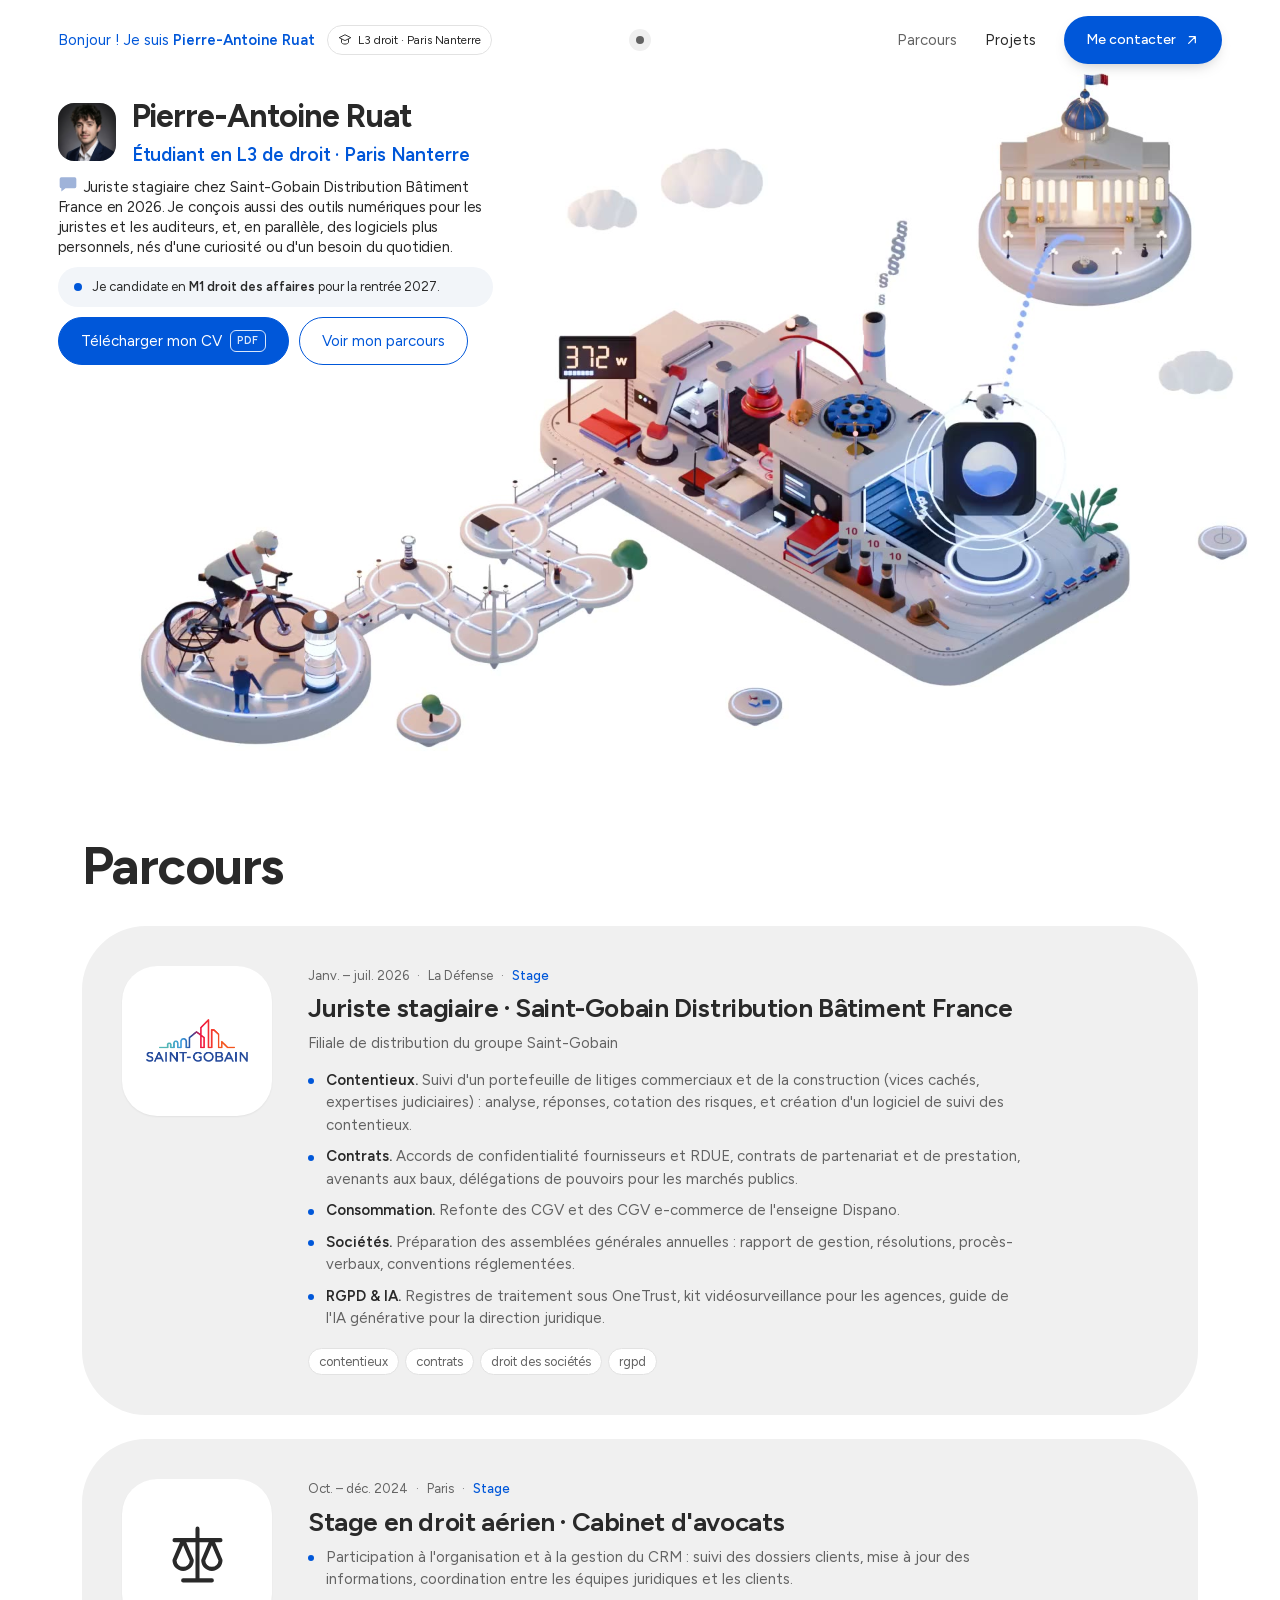
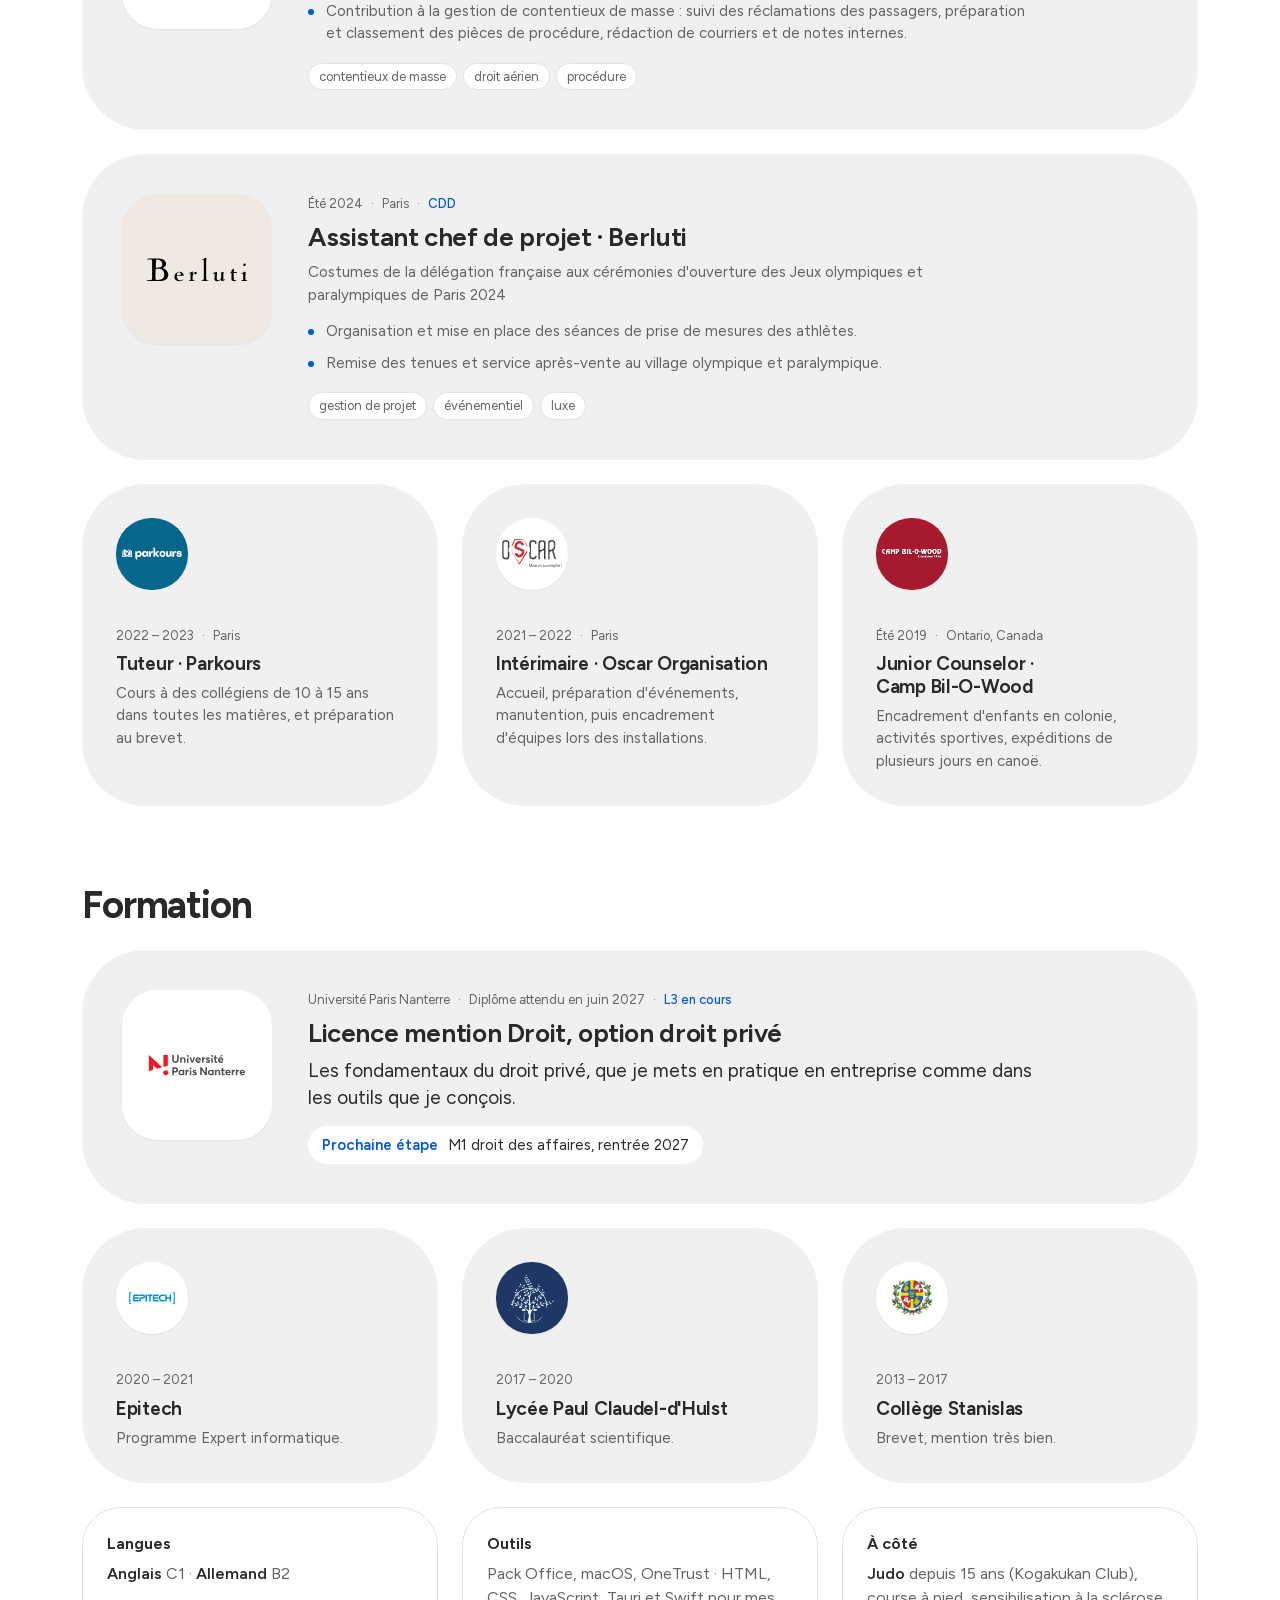
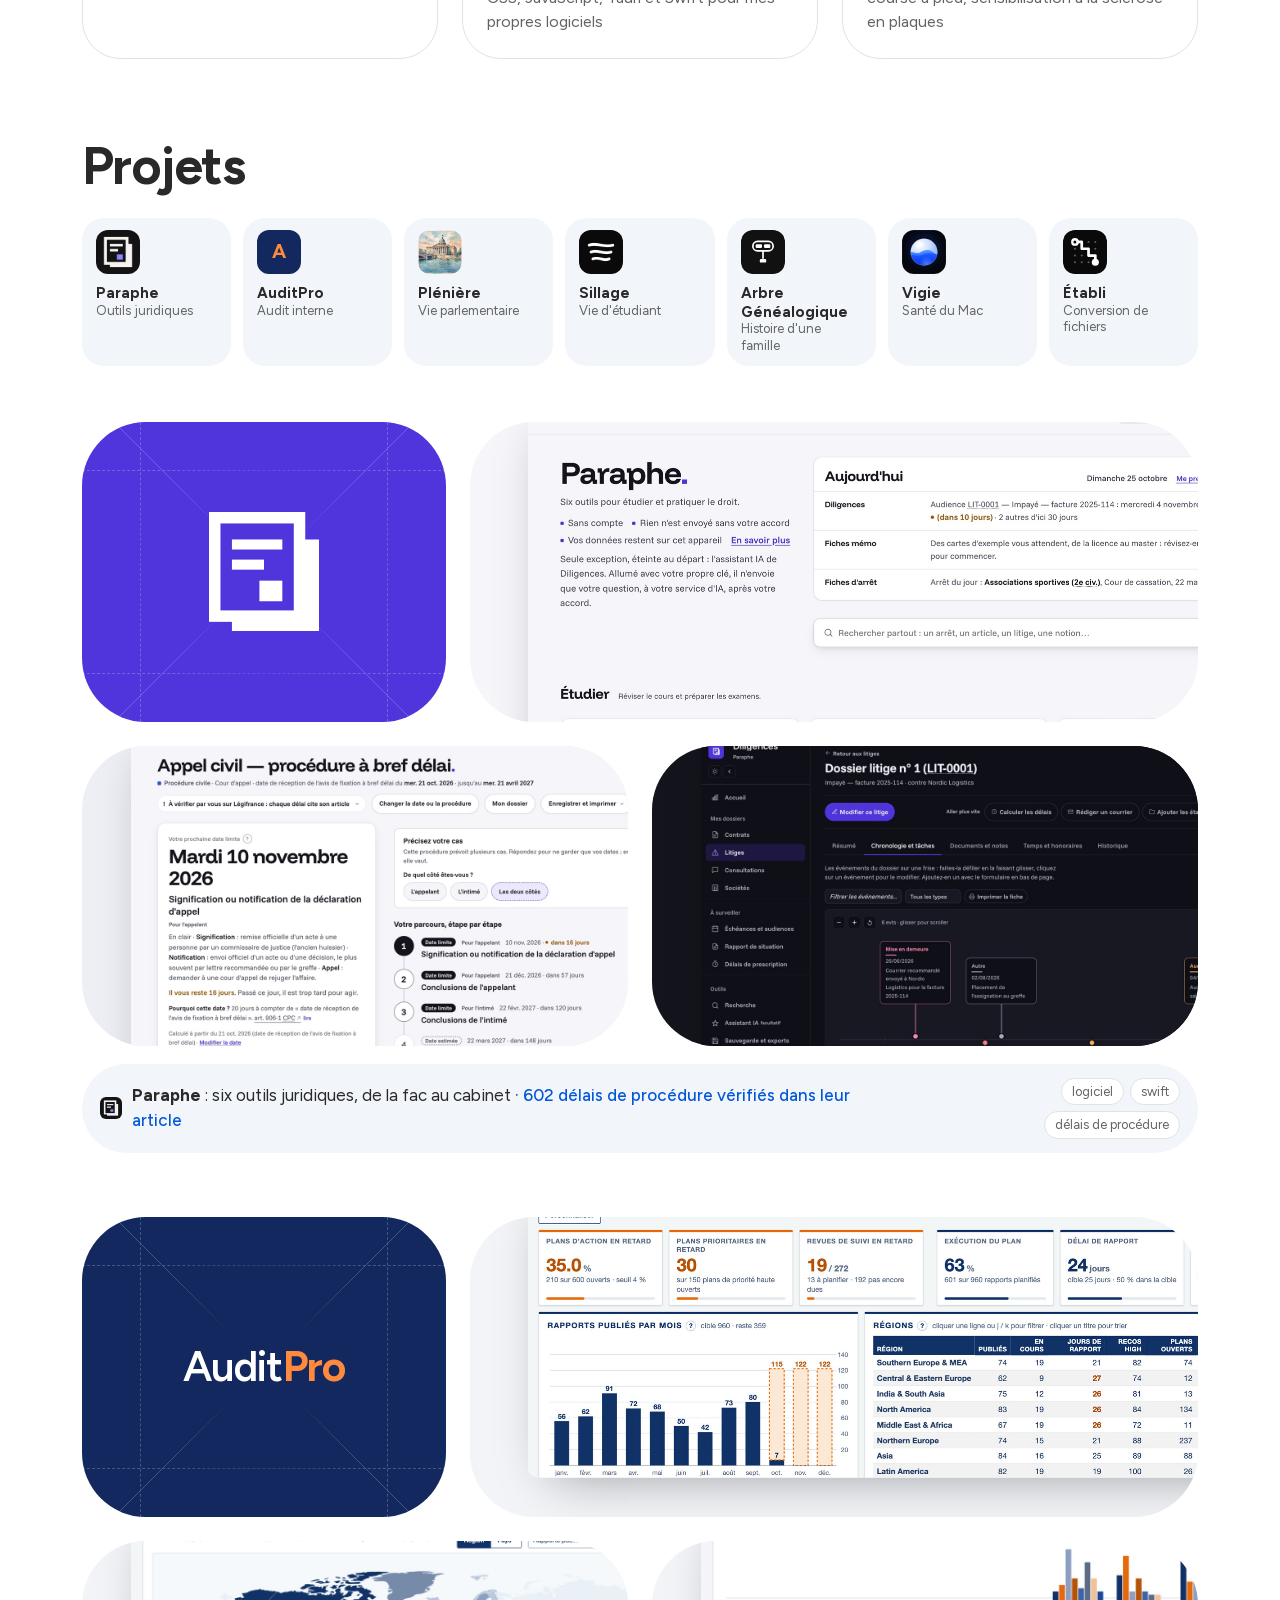
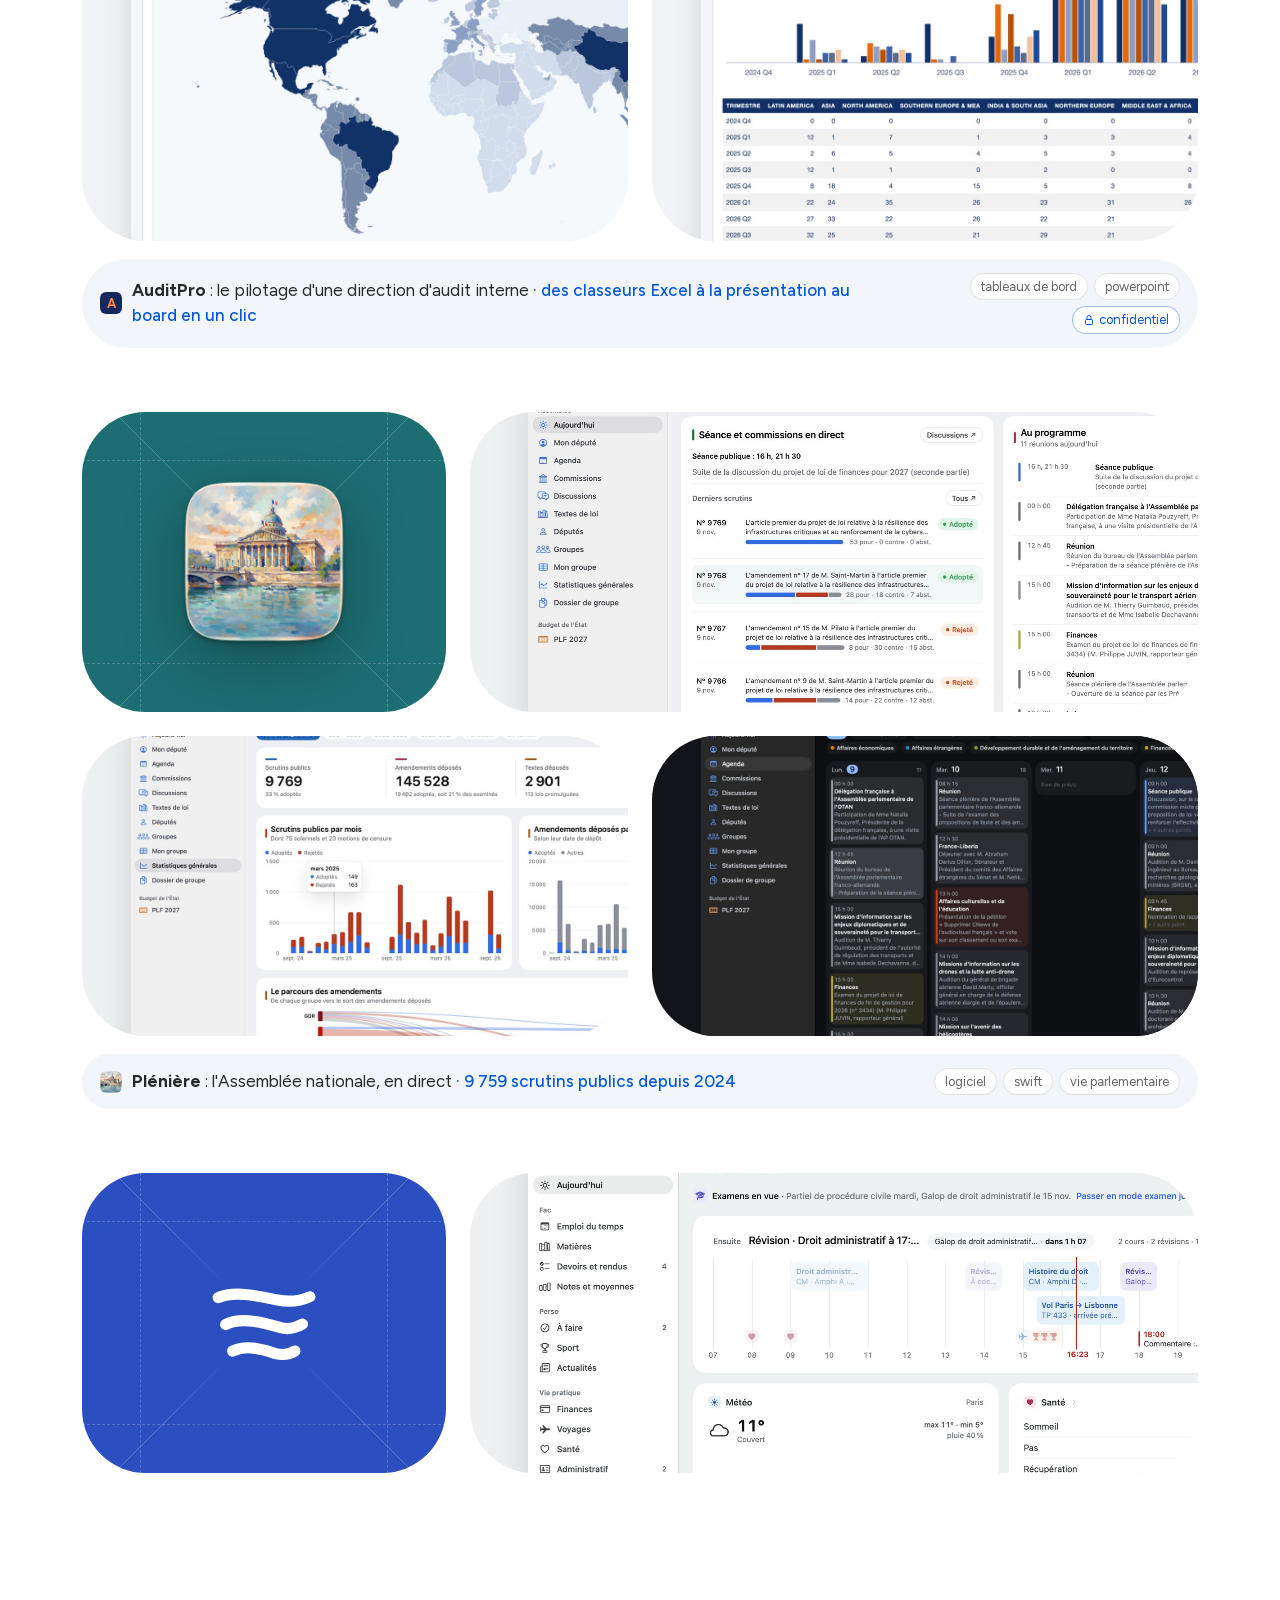
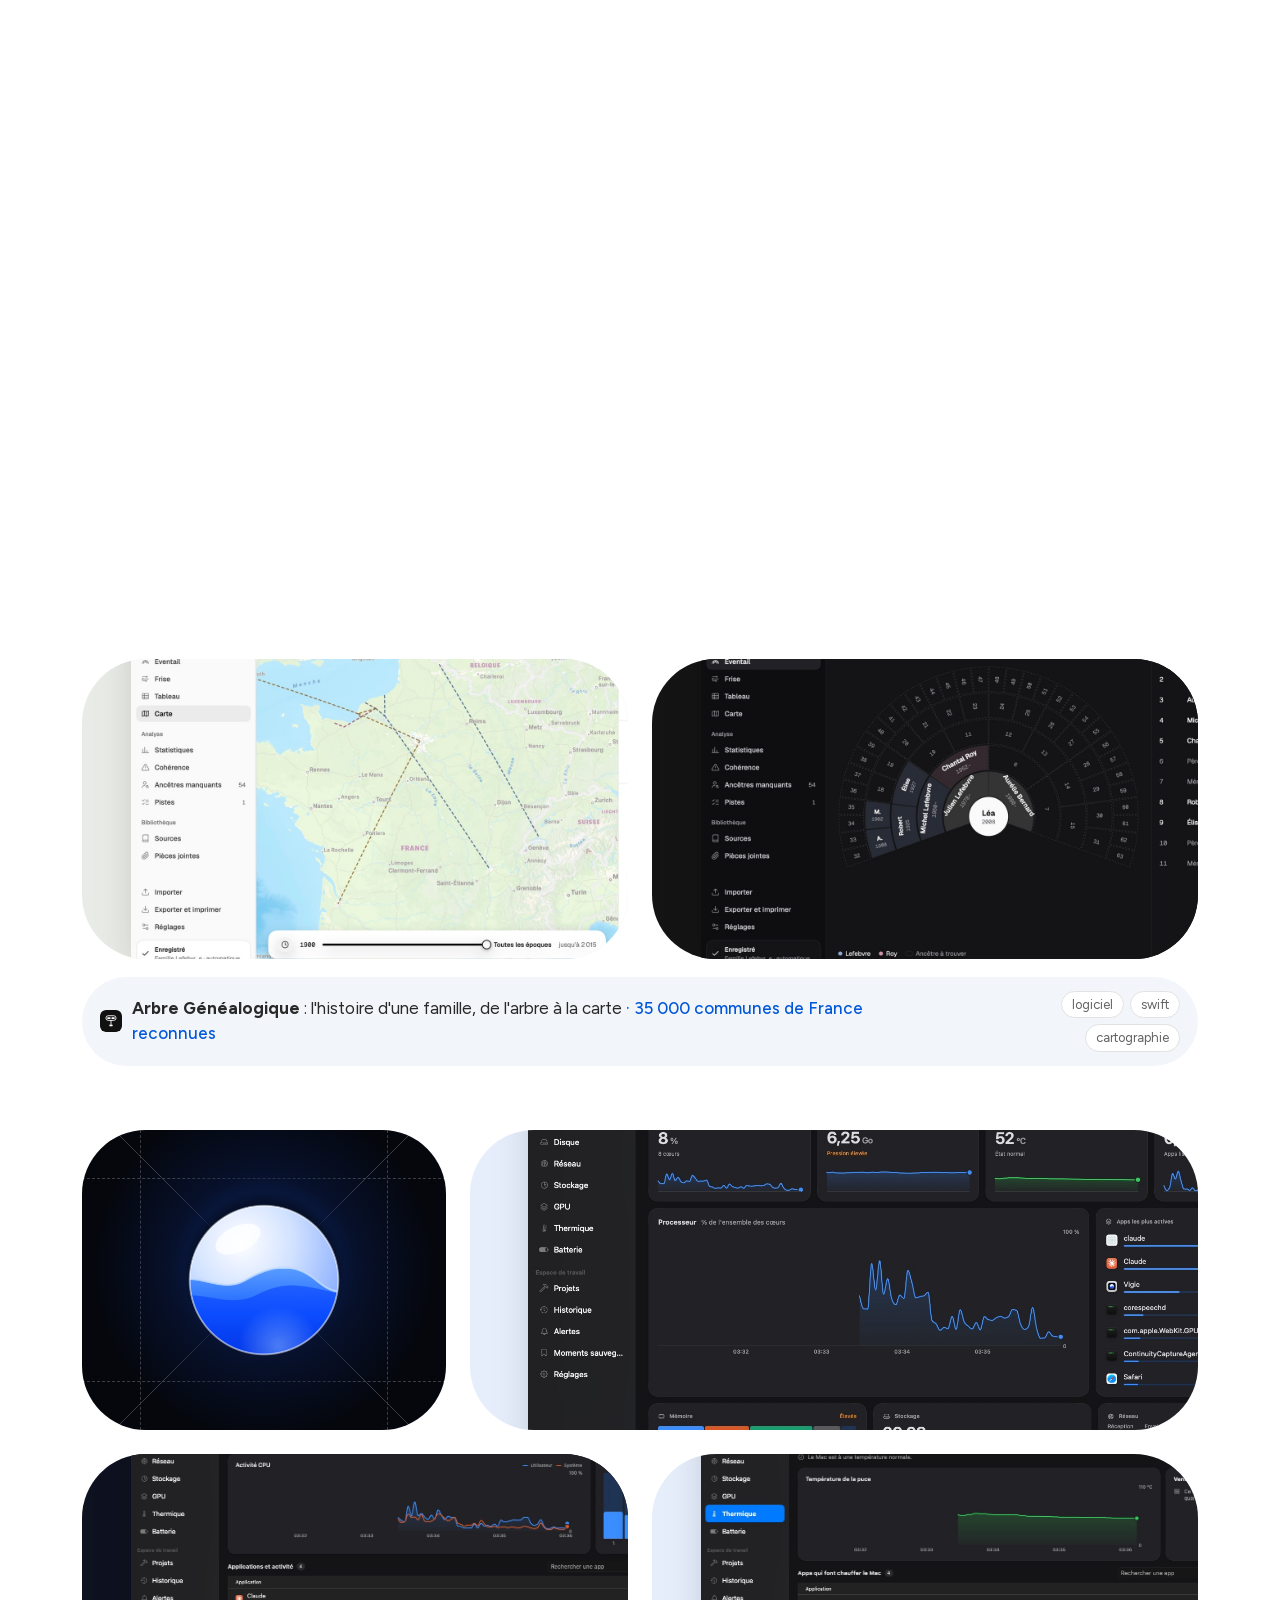
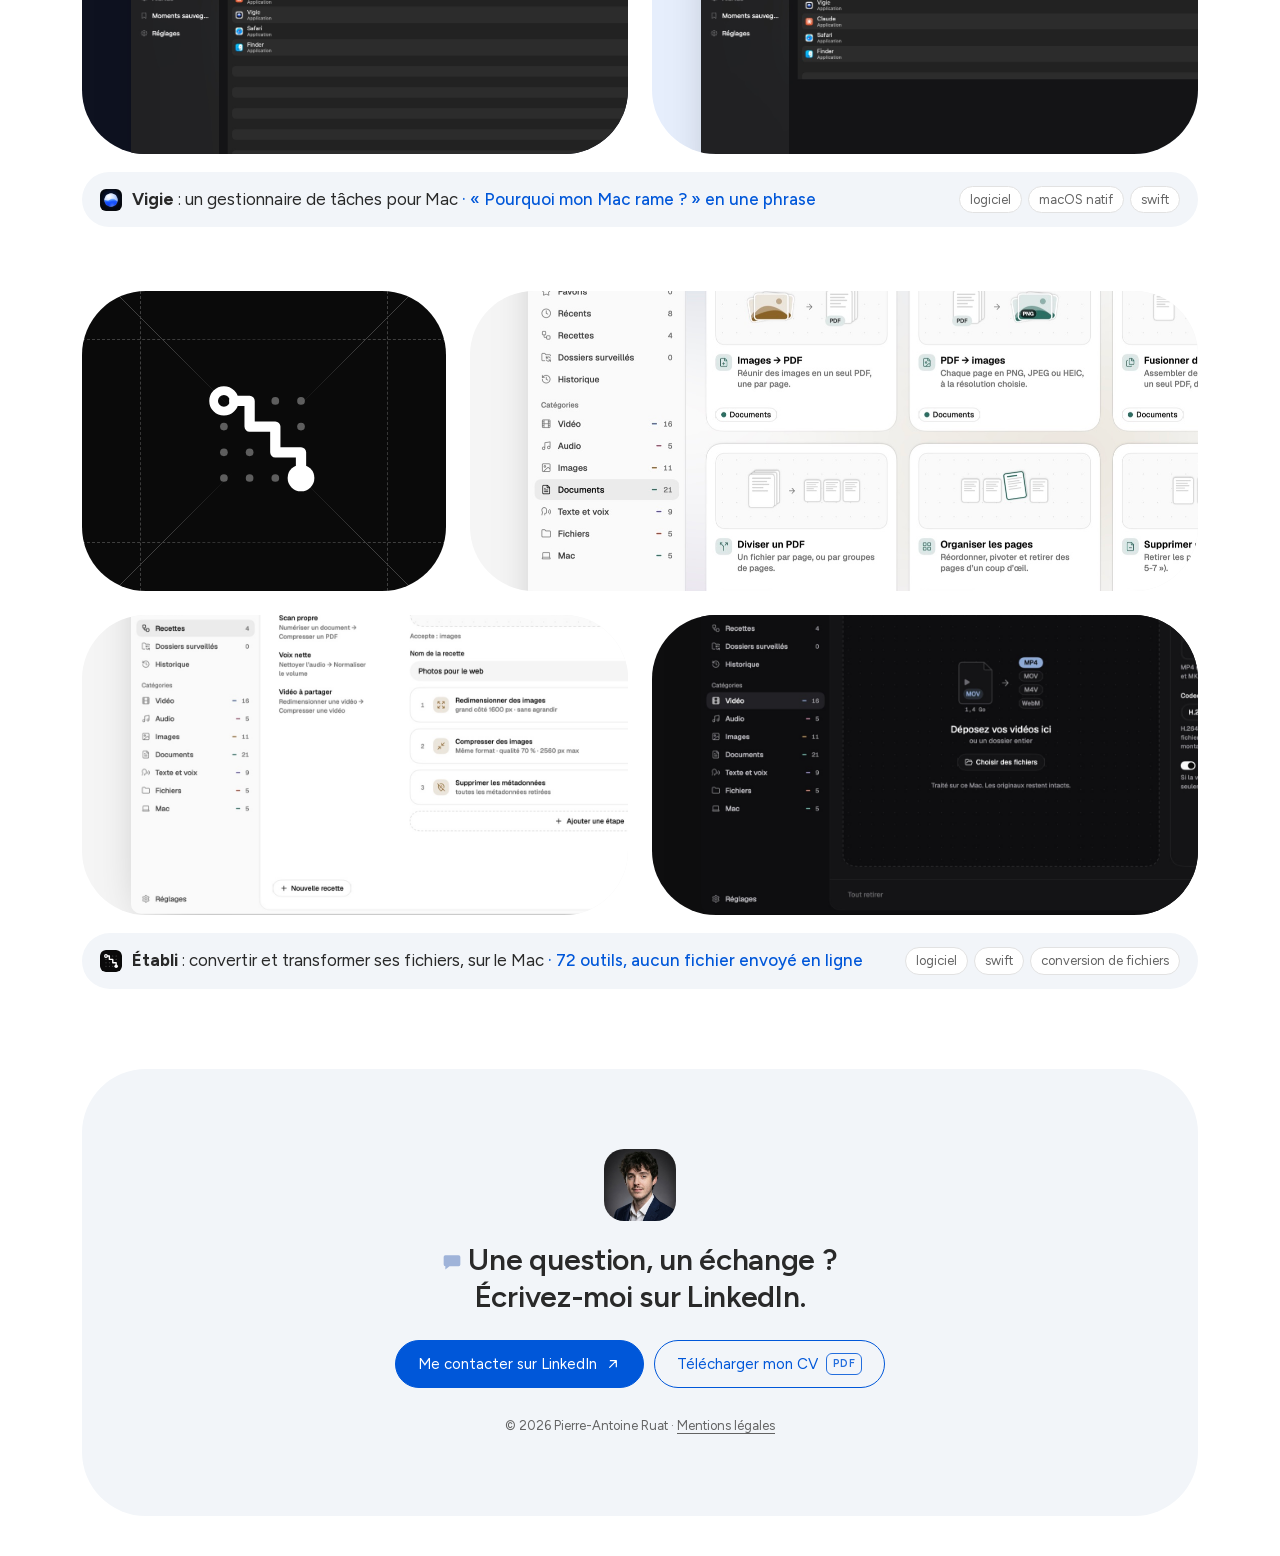
==== commit 40dd4b54: "Plénière : la vidéo de la fiche au nouveau nom Co-Authored-By: Claude Opus 5.5 <noreply@anthropic.co" ====
--- a/index.html
+++ b/index.html
@@ -512,7 +512,7 @@
     <p>Tout n'est pas publié. Le vote d'un article à main levée ne l'est pas : quand l'adoption est déduite, l'écran le signale. La présence en séance non plus : elle est estimée à partir des votes et des prises de parole. Et le texte final reste celui publié par l'Assemblée : l'application ne le reconstruit jamais à partir des amendements.</p>
   </div>
   <div class="modal-film" data-name="Plénière">
-    <video src="assets/img/suivi-boucle.mp4" poster="assets/img/suivi-boucle-affiche.jpg" muted loop playsinline preload="none" aria-hidden="true"></video>
+    <video src="assets/img/suivi-boucle.mp4?v=2" poster="assets/img/suivi-boucle-affiche.jpg" muted loop playsinline preload="none" aria-hidden="true"></video>
     <button class="video-toggle" aria-label="Mettre en pause la vidéo de Plénière">
       <svg class="i-pause" viewBox="0 0 24 24" aria-hidden="true"><path d="M9 6v12M15 6v12"/></svg>
       <svg class="i-play" viewBox="0 0 24 24" aria-hidden="true"><path d="M8 5.5v13l10.5-6.5z"/></svg>
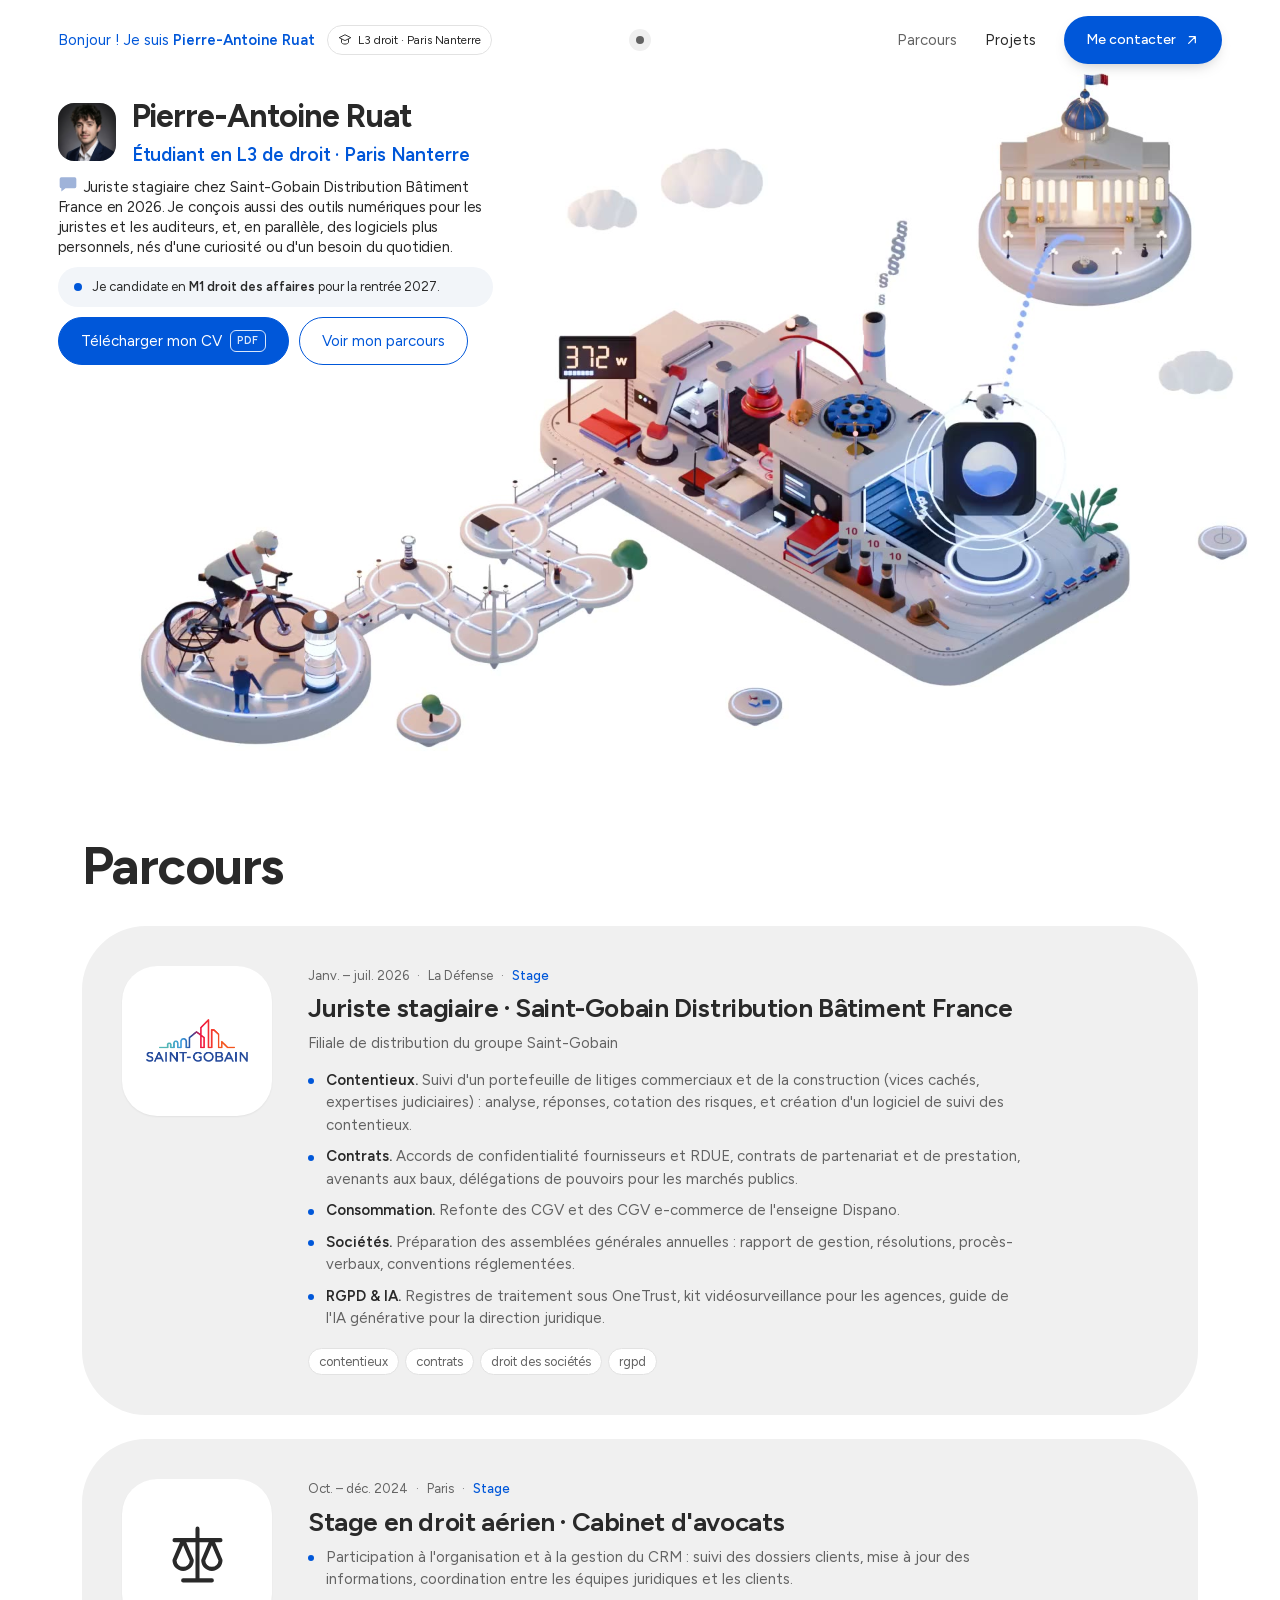
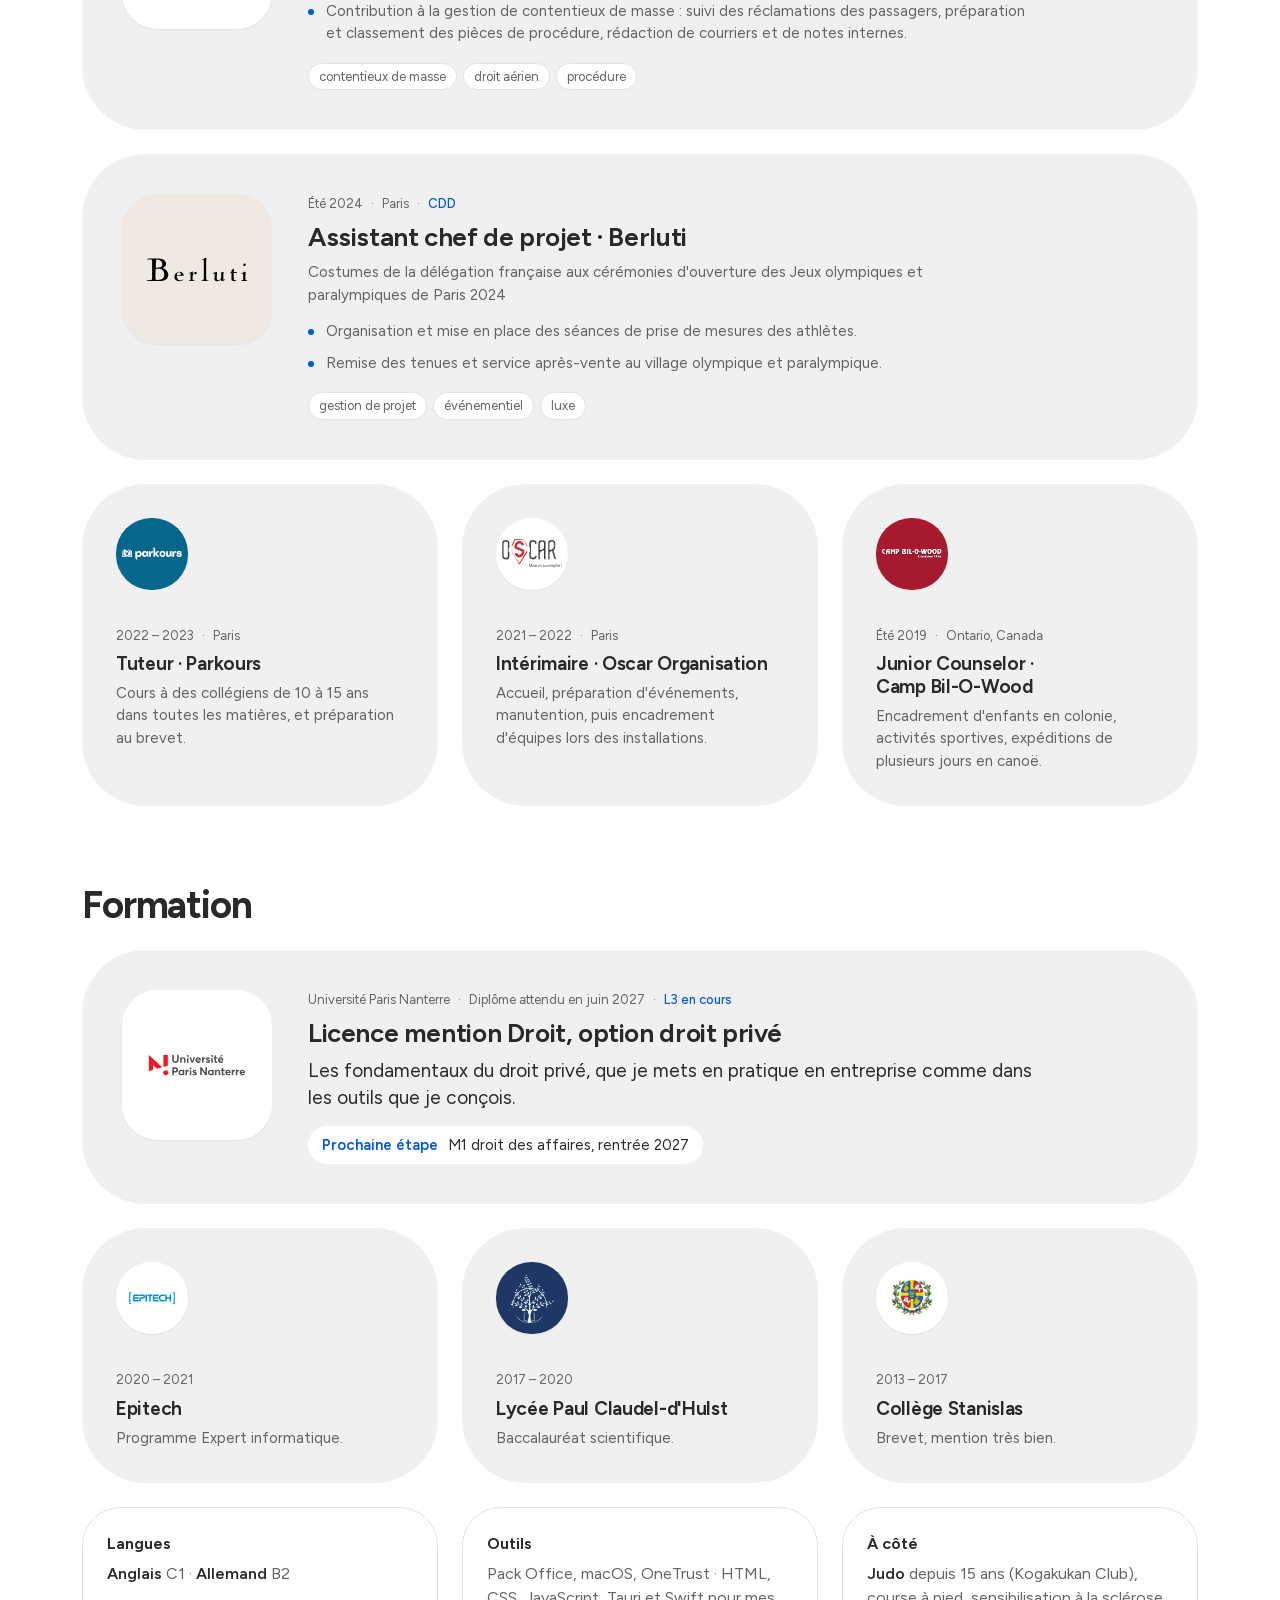
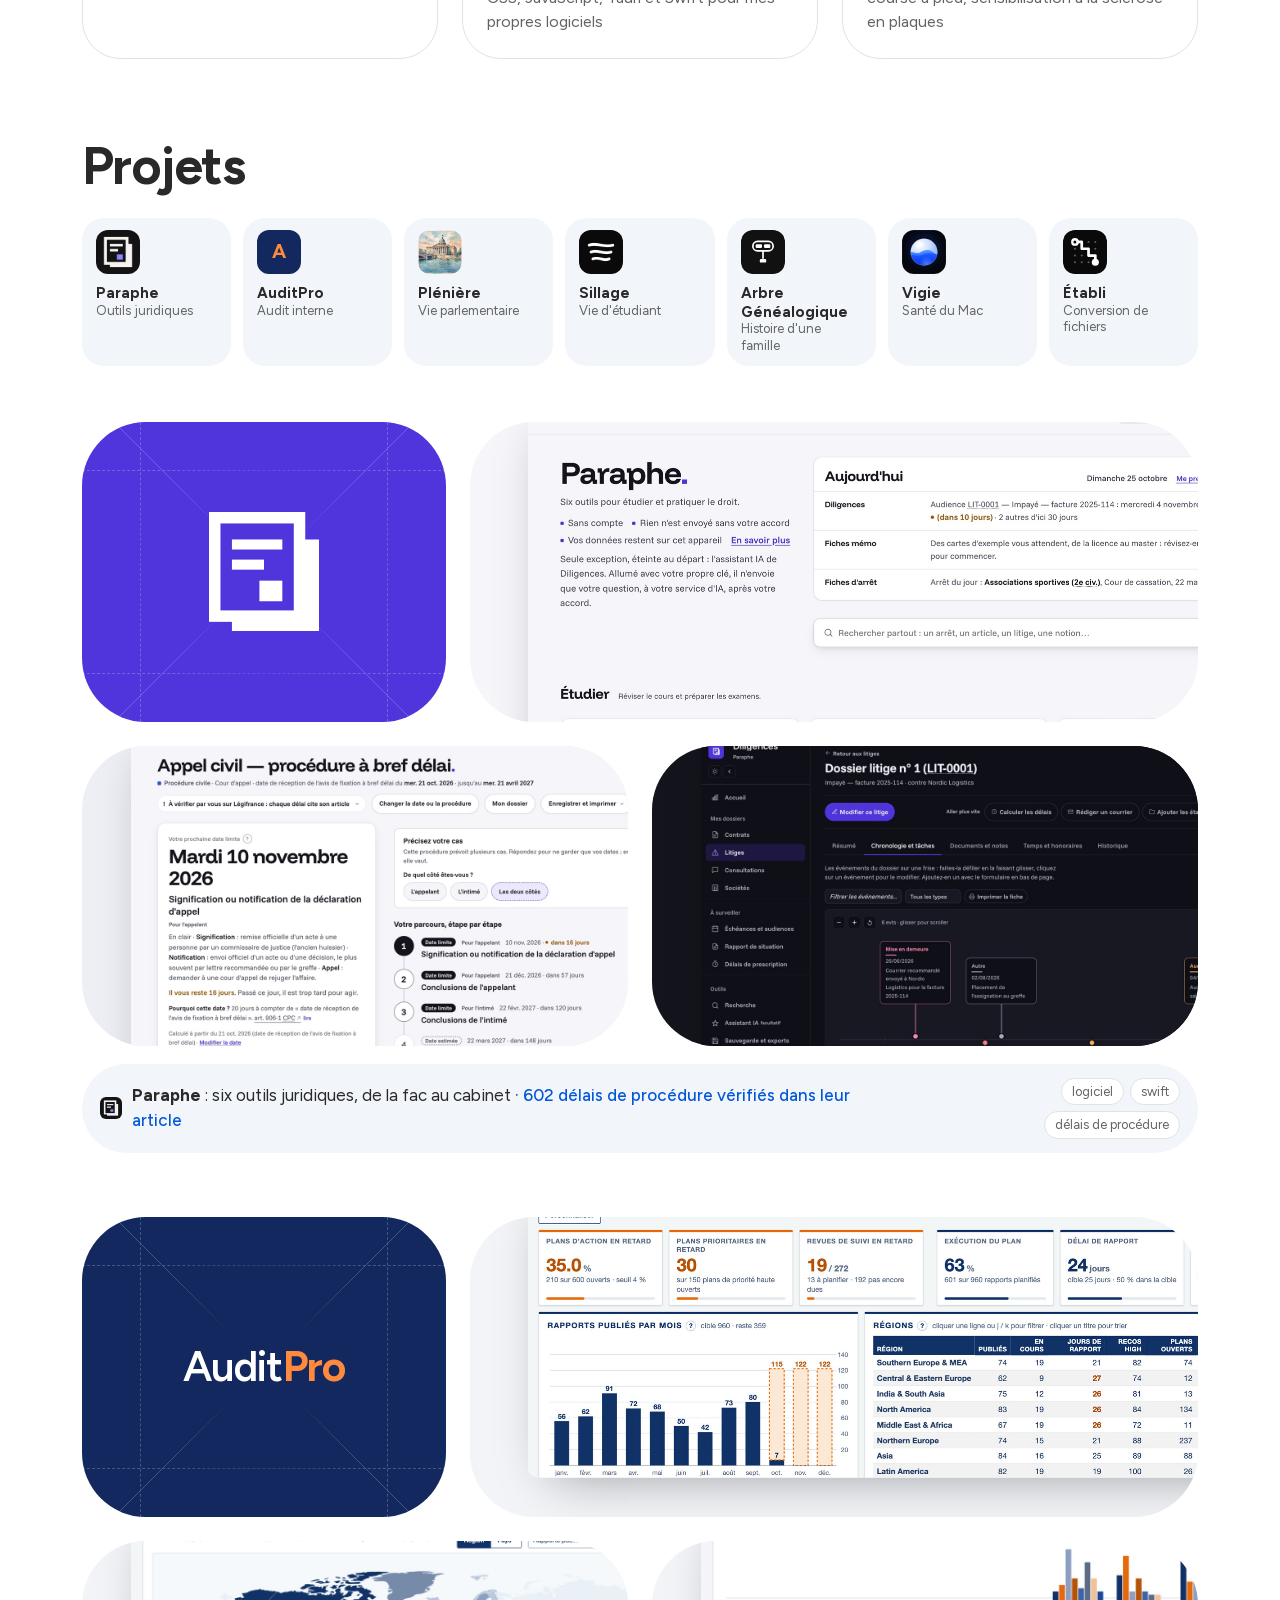
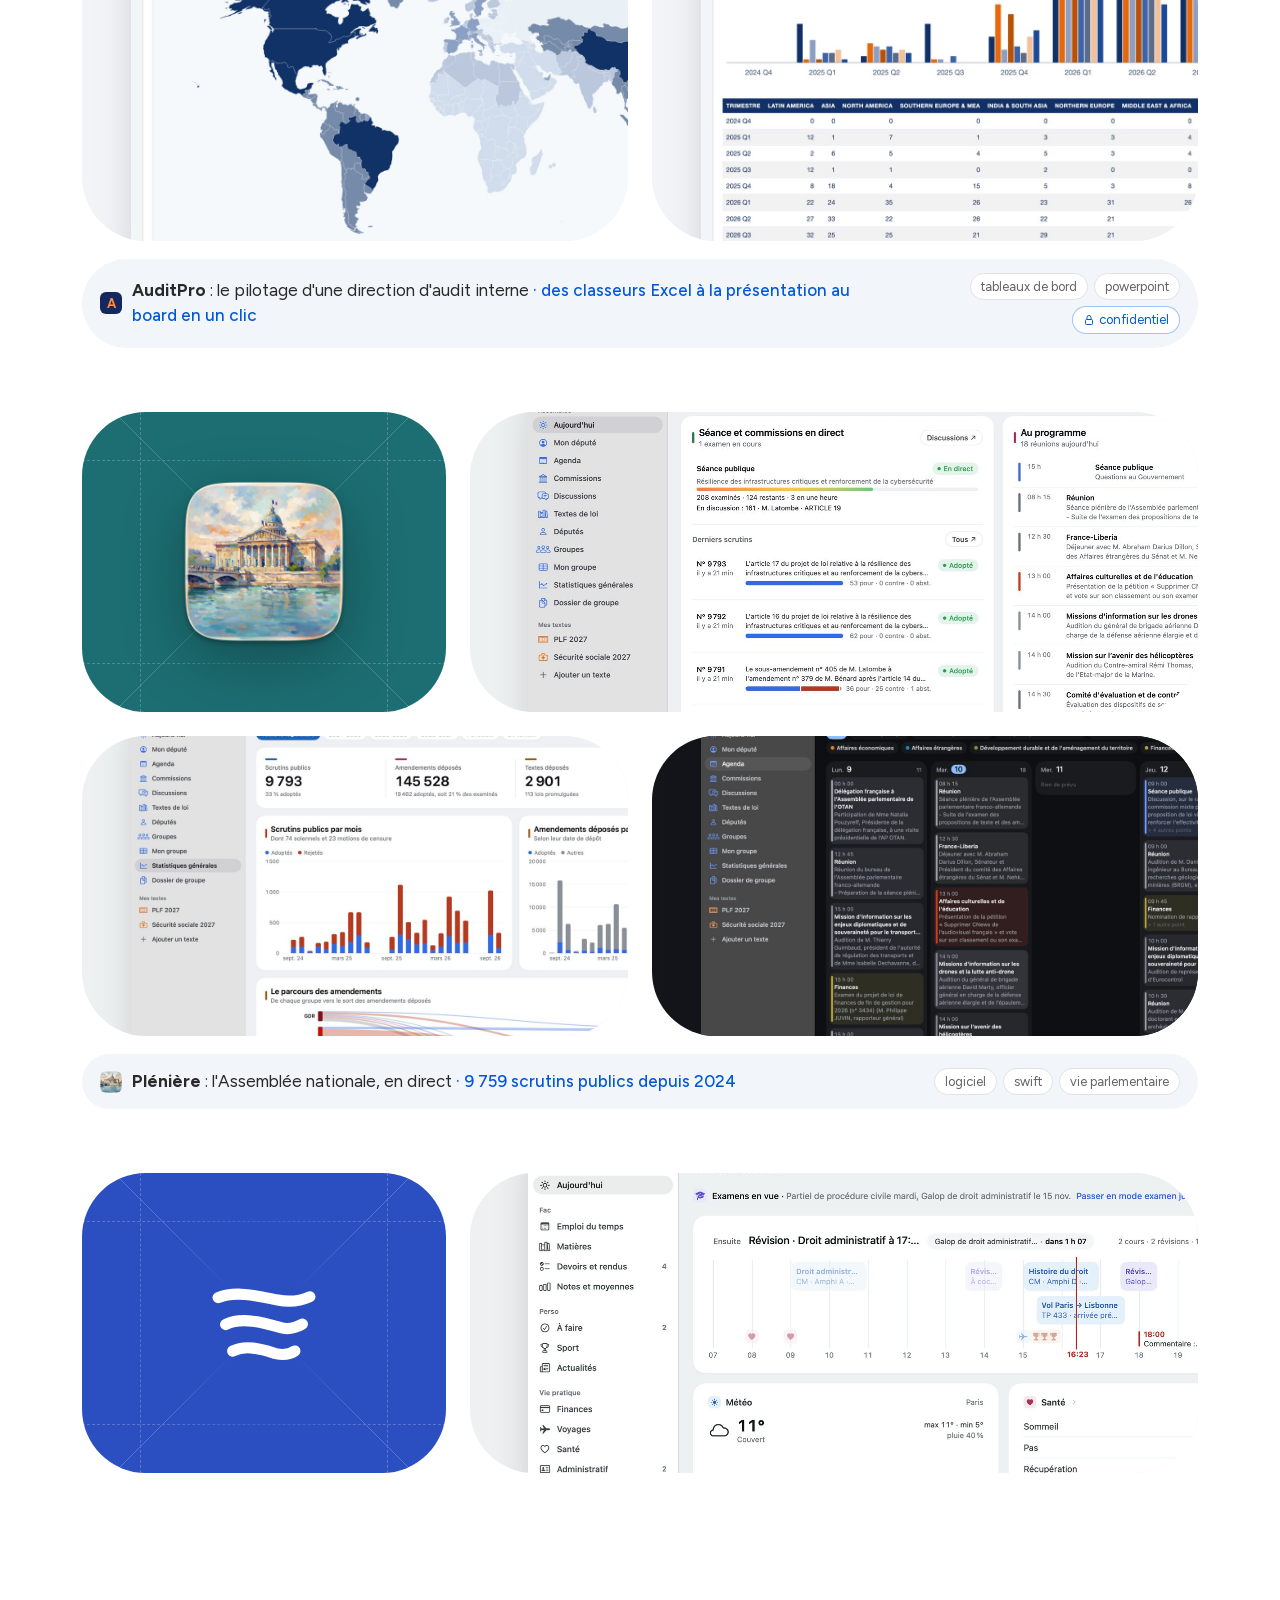
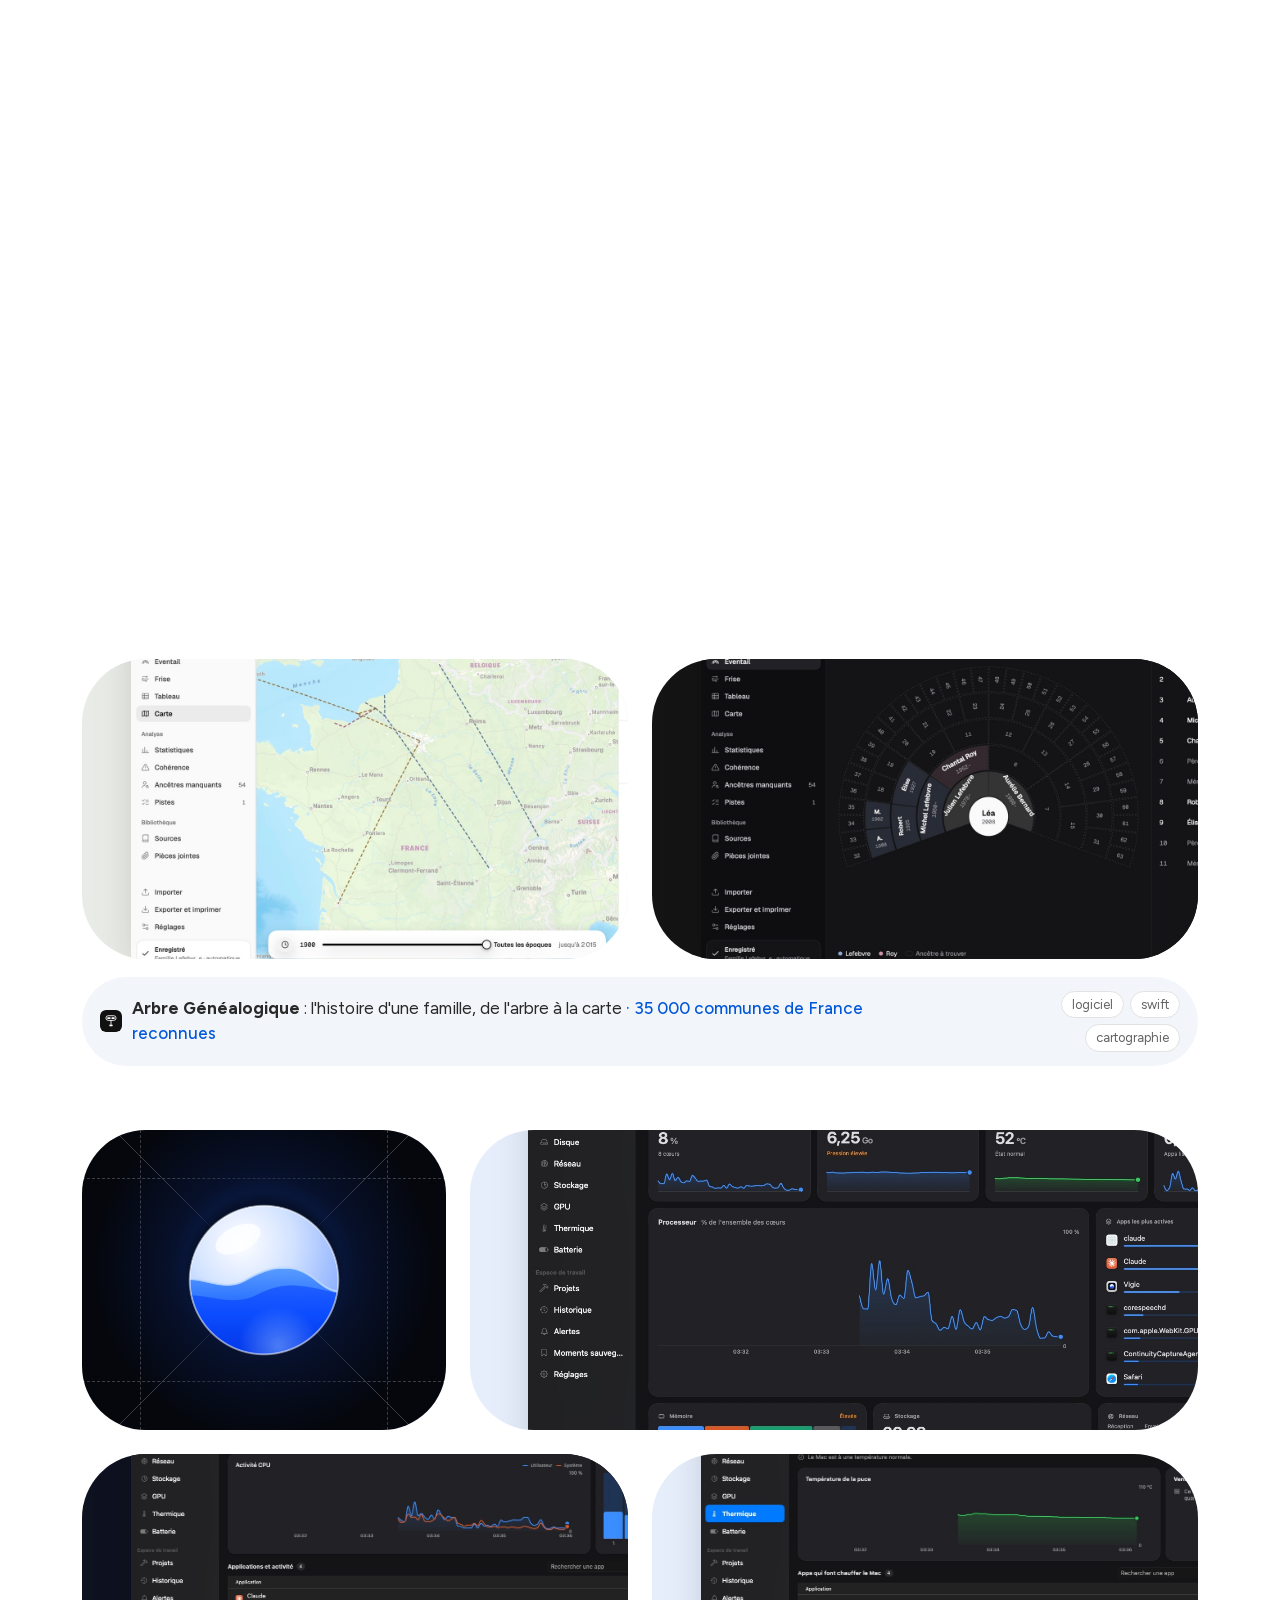
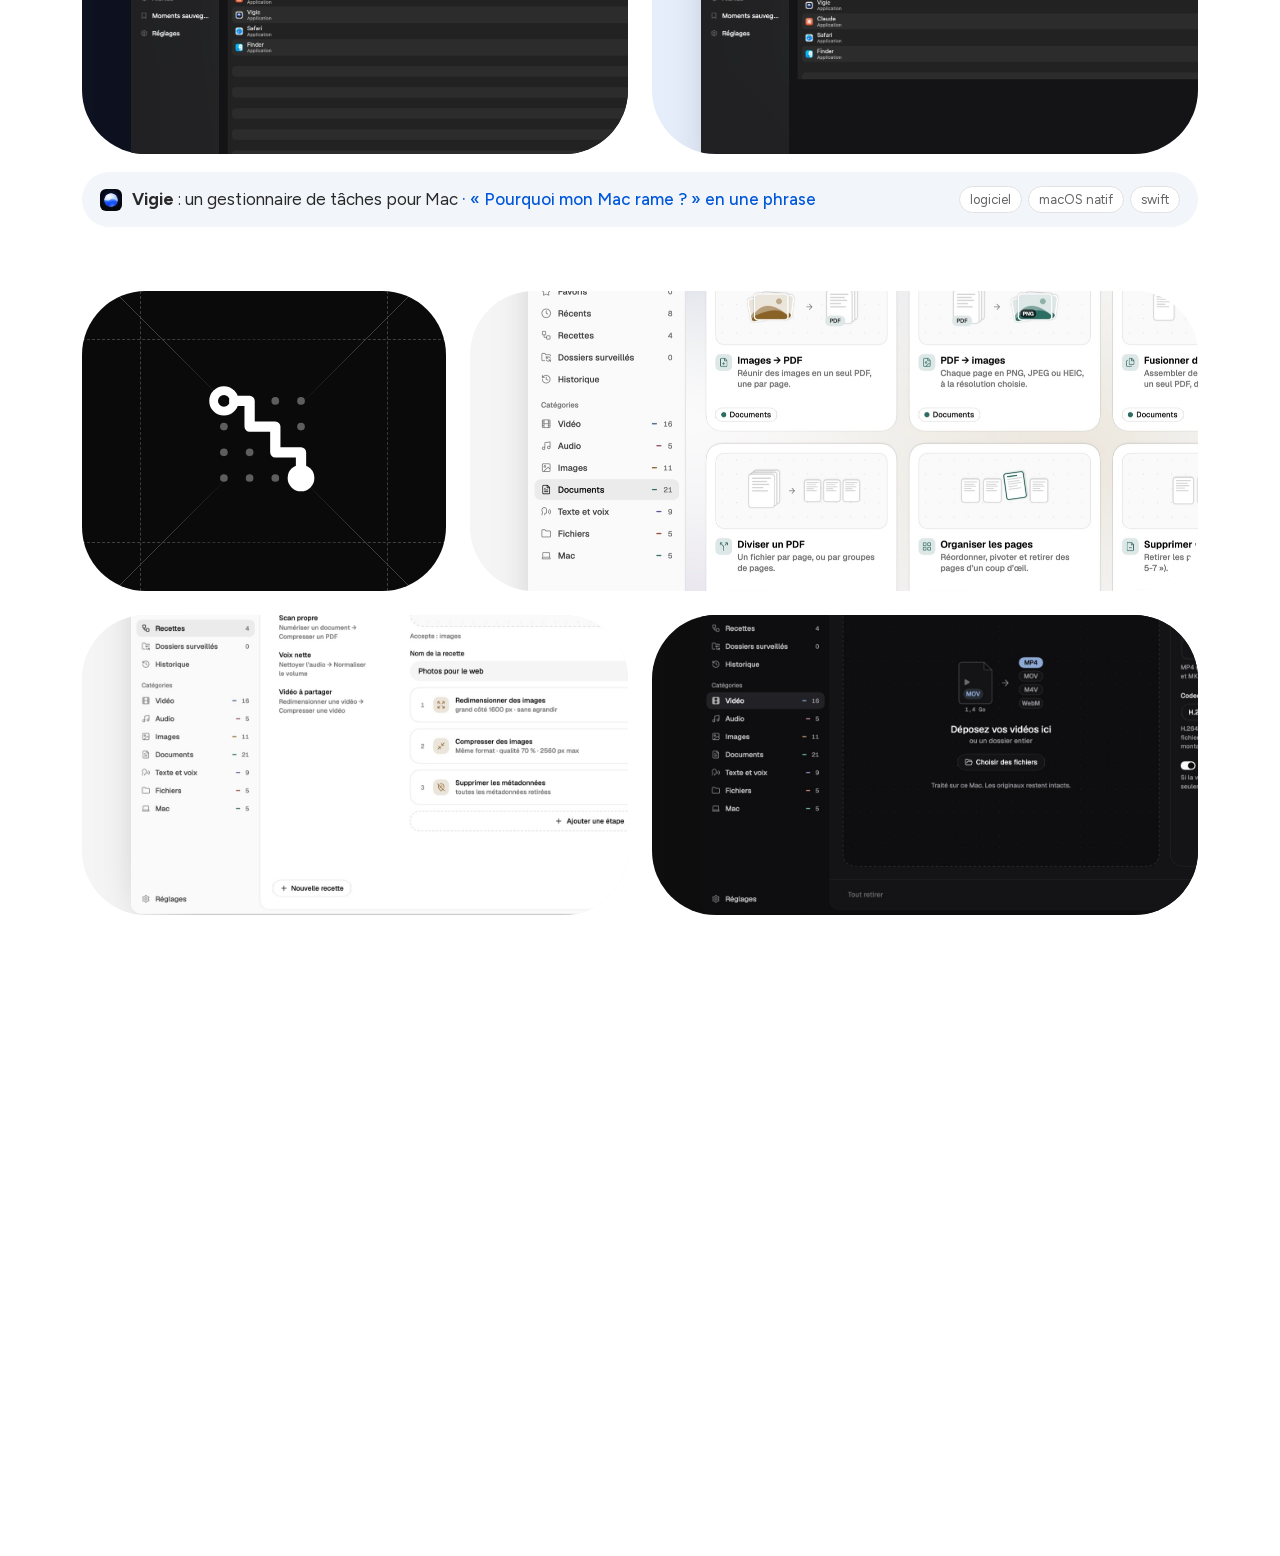
==== commit 2b36a6be: "Plénière : captures avec la section « Mes textes » Co-Authored-By: Claude Opus 5.5 <noreply@anthropi" ====
--- a/index.html
+++ b/index.html
@@ -289,15 +289,15 @@
           <span class="grid-lines"></span>
         </button>
         <button class="tile tile-shot reveal" tabindex="-1" style="--bg:#EEF1F2">
-          <img src="assets/img/pleniere-01-aujourdhui.jpg" alt="" loading="lazy">
+          <img src="assets/img/pleniere-01-aujourdhui.jpg?v=2" alt="" loading="lazy">
         </button>
       </div>
       <div class="tiles reverse" aria-hidden="true">
         <button class="tile tile-shot reveal" tabindex="-1" style="--bg:#EEF1F2">
-          <img src="assets/img/pleniere-05-statistiques.jpg" alt="" loading="lazy">
+          <img src="assets/img/pleniere-05-statistiques.jpg?v=2" alt="" loading="lazy">
         </button>
         <button class="tile tile-shot reveal" tabindex="-1" style="--bg:#14151A">
-          <img src="assets/img/pleniere-02-agenda-nuit.jpg" alt="" loading="lazy">
+          <img src="assets/img/pleniere-02-agenda-nuit.jpg?v=2" alt="" loading="lazy">
         </button>
       </div>
       <button class="bar reveal" aria-haspopup="dialog" aria-controls="m-suivi">
@@ -519,14 +519,14 @@
     </button>
   </div>
   <div class="gallery">
-    <img src="assets/img/pleniere-01-aujourdhui.jpg" alt="Aujourd'hui : la séance et les commissions en direct, les derniers scrutins et le programme de la journée" loading="lazy">
-    <img src="assets/img/pleniere-04-resume-nuit.jpg" alt="Le projet de loi de finances : son étape, ses chiffres et ses prochaines dates, en sombre" loading="lazy">
-    <img src="assets/img/pleniere-05-statistiques.jpg" alt="Les statistiques de la législature : scrutins, amendements, textes et réunions" loading="lazy">
-    <img src="assets/img/pleniere-03-budget-nuit.jpg" alt="Le budget : les crédits par mission du projet de loi de finances, en sombre" loading="lazy">
-    <img src="assets/img/pleniere-02-agenda-nuit.jpg" alt="L'agenda de la semaine, une colonne par jour, en sombre" loading="lazy">
-    <img src="assets/img/pleniere-06-aujourdhui-nuit.jpg" alt="Aujourd'hui, en sombre" loading="lazy">
-  </div>
-  <p class="note">Vidéo réalisée le 5 novembre 2026 et captures le 9 novembre 2026, avec l'application, à partir des données publiques de l'Assemblée nationale (Licence ouverte). Outil indépendant, sans lien avec l'Assemblée nationale.</p>
+    <img src="assets/img/pleniere-01-aujourdhui.jpg?v=2" alt="Aujourd'hui : la séance et les commissions en direct, les derniers scrutins et le programme de la journée" loading="lazy">
+    <img src="assets/img/pleniere-04-resume-nuit.jpg?v=2" alt="Le projet de loi de finances : son étape, ses chiffres et ses prochaines dates, en sombre" loading="lazy">
+    <img src="assets/img/pleniere-05-statistiques.jpg?v=2" alt="Les statistiques de la législature : scrutins, amendements, textes et réunions" loading="lazy">
+    <img src="assets/img/pleniere-03-budget-nuit.jpg?v=2" alt="Le budget : les crédits par mission du projet de loi de finances, en sombre" loading="lazy">
+    <img src="assets/img/pleniere-02-agenda-nuit.jpg?v=2" alt="L'agenda de la semaine, une colonne par jour, en sombre" loading="lazy">
+    <img src="assets/img/pleniere-06-aujourdhui-nuit.jpg?v=2" alt="Aujourd'hui, en sombre" loading="lazy">
+  </div>
+  <p class="note">Vidéo réalisée le 5 novembre 2026 et captures le 10 novembre 2026, avec l'application, à partir des données publiques de l'Assemblée nationale (Licence ouverte). Outil indépendant, sans lien avec l'Assemblée nationale.</p>
   <p class="tags"><span>conception</span><span>développement</span><span>design natif</span><span>données publiques</span><span>vidéo</span></p>
   <a class="pill-link" href="pleniere/">Présentation, confidentialité et assistance <svg class="arrow" viewBox="0 0 24 24" aria-hidden="true"><path d="M7 17 17 7M8 7h9v9"/></svg></a>
 </dialog>
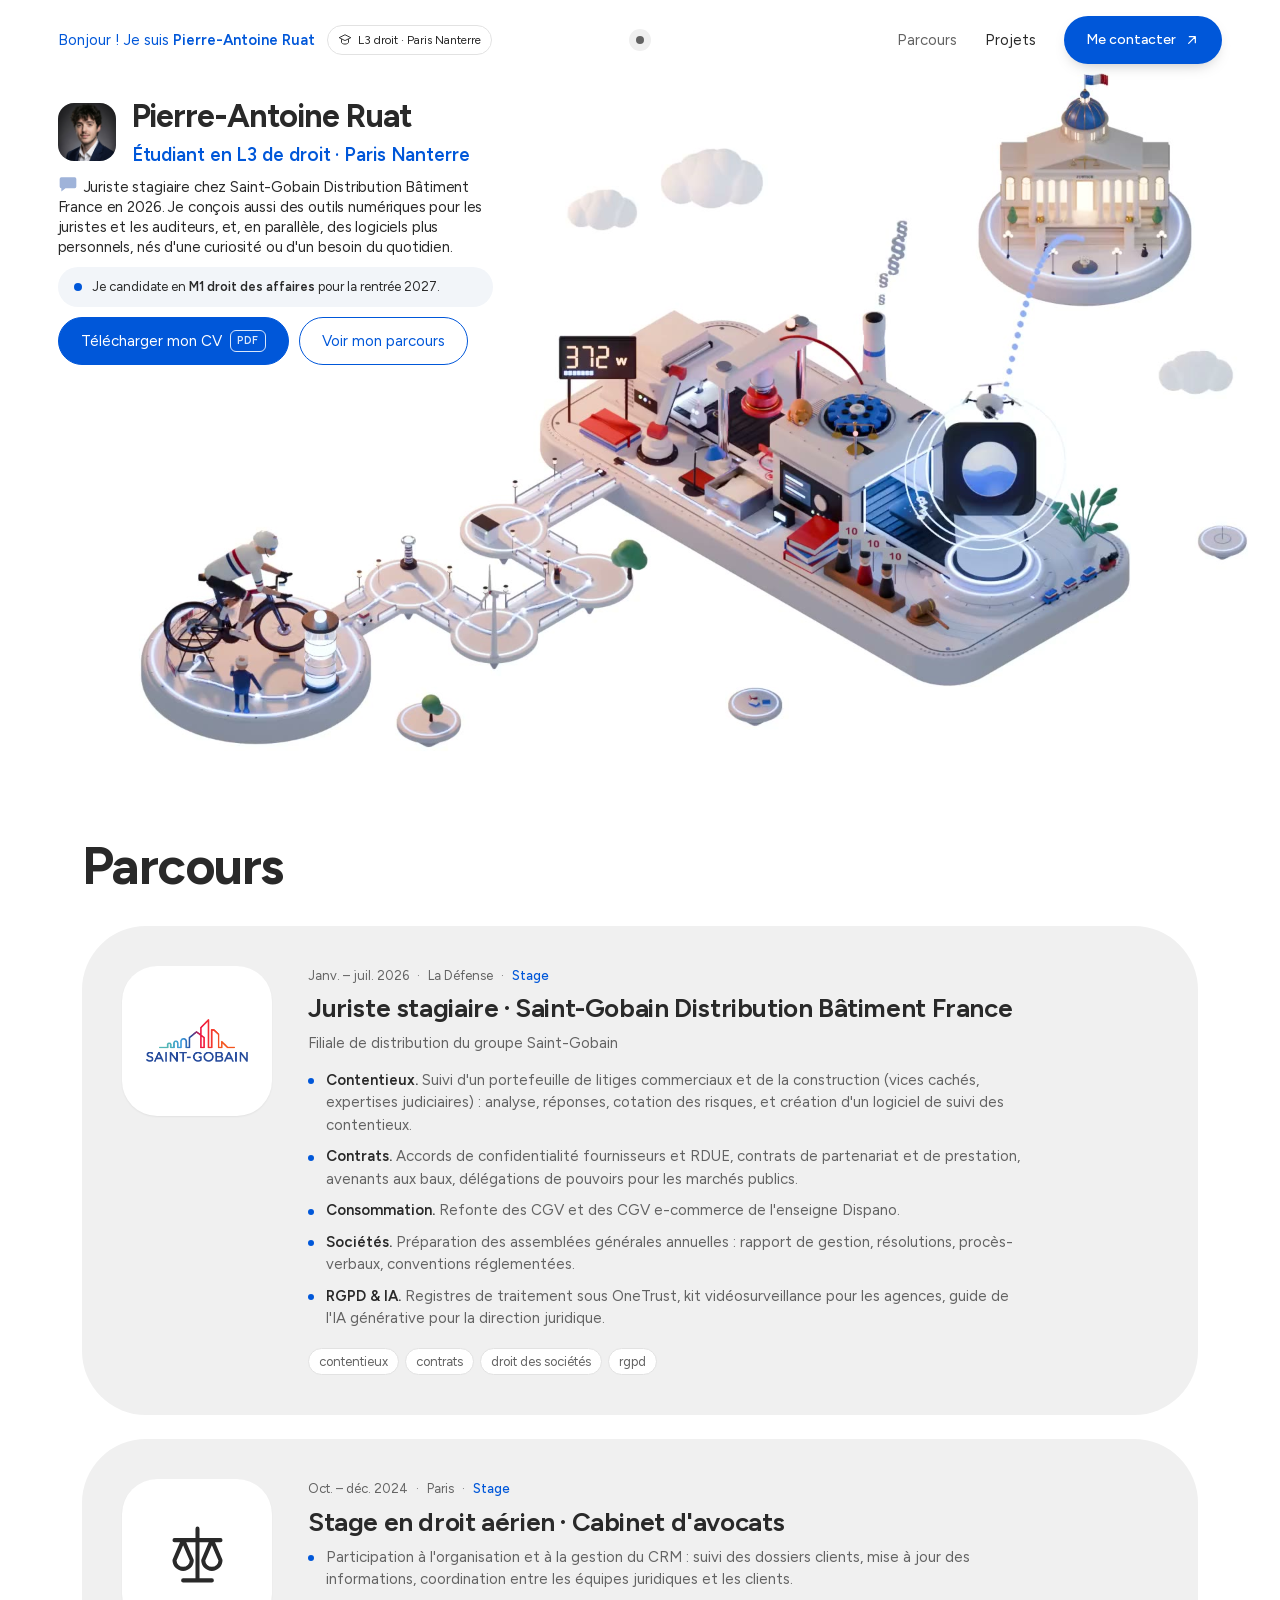
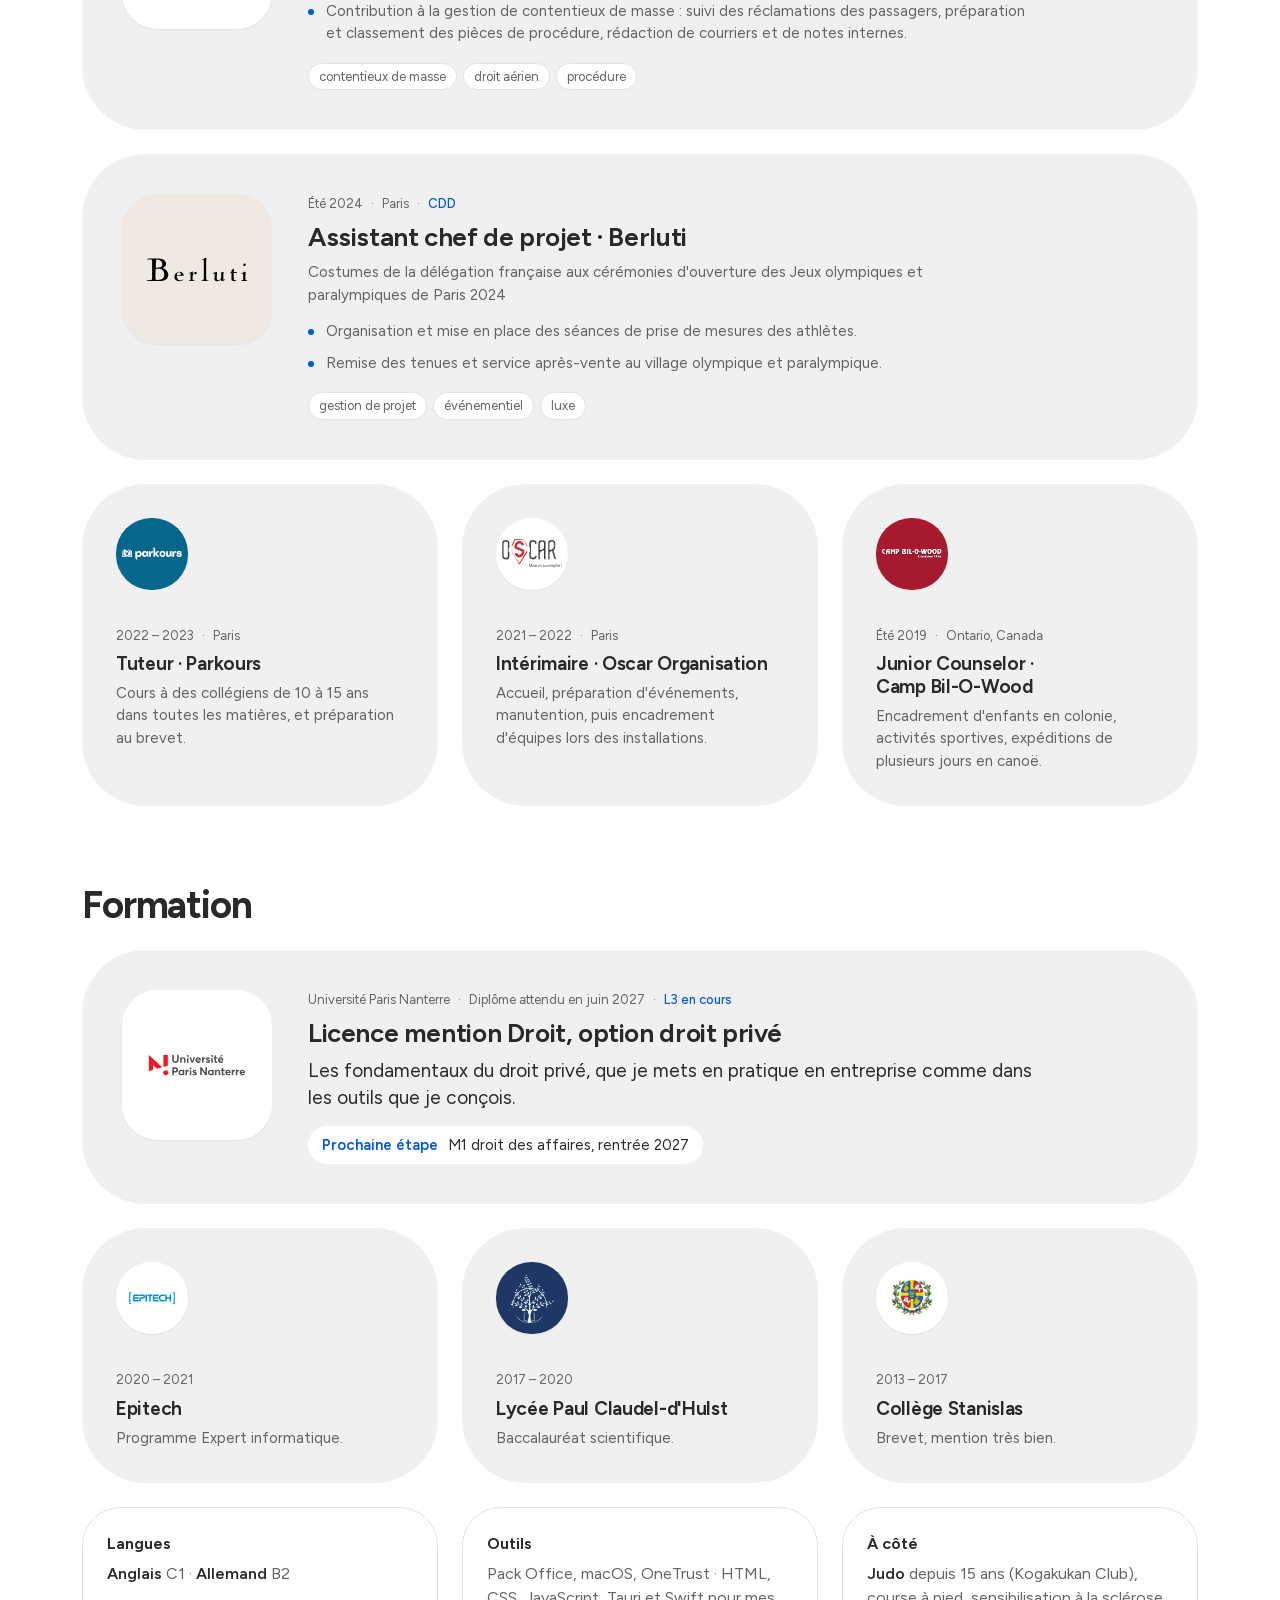
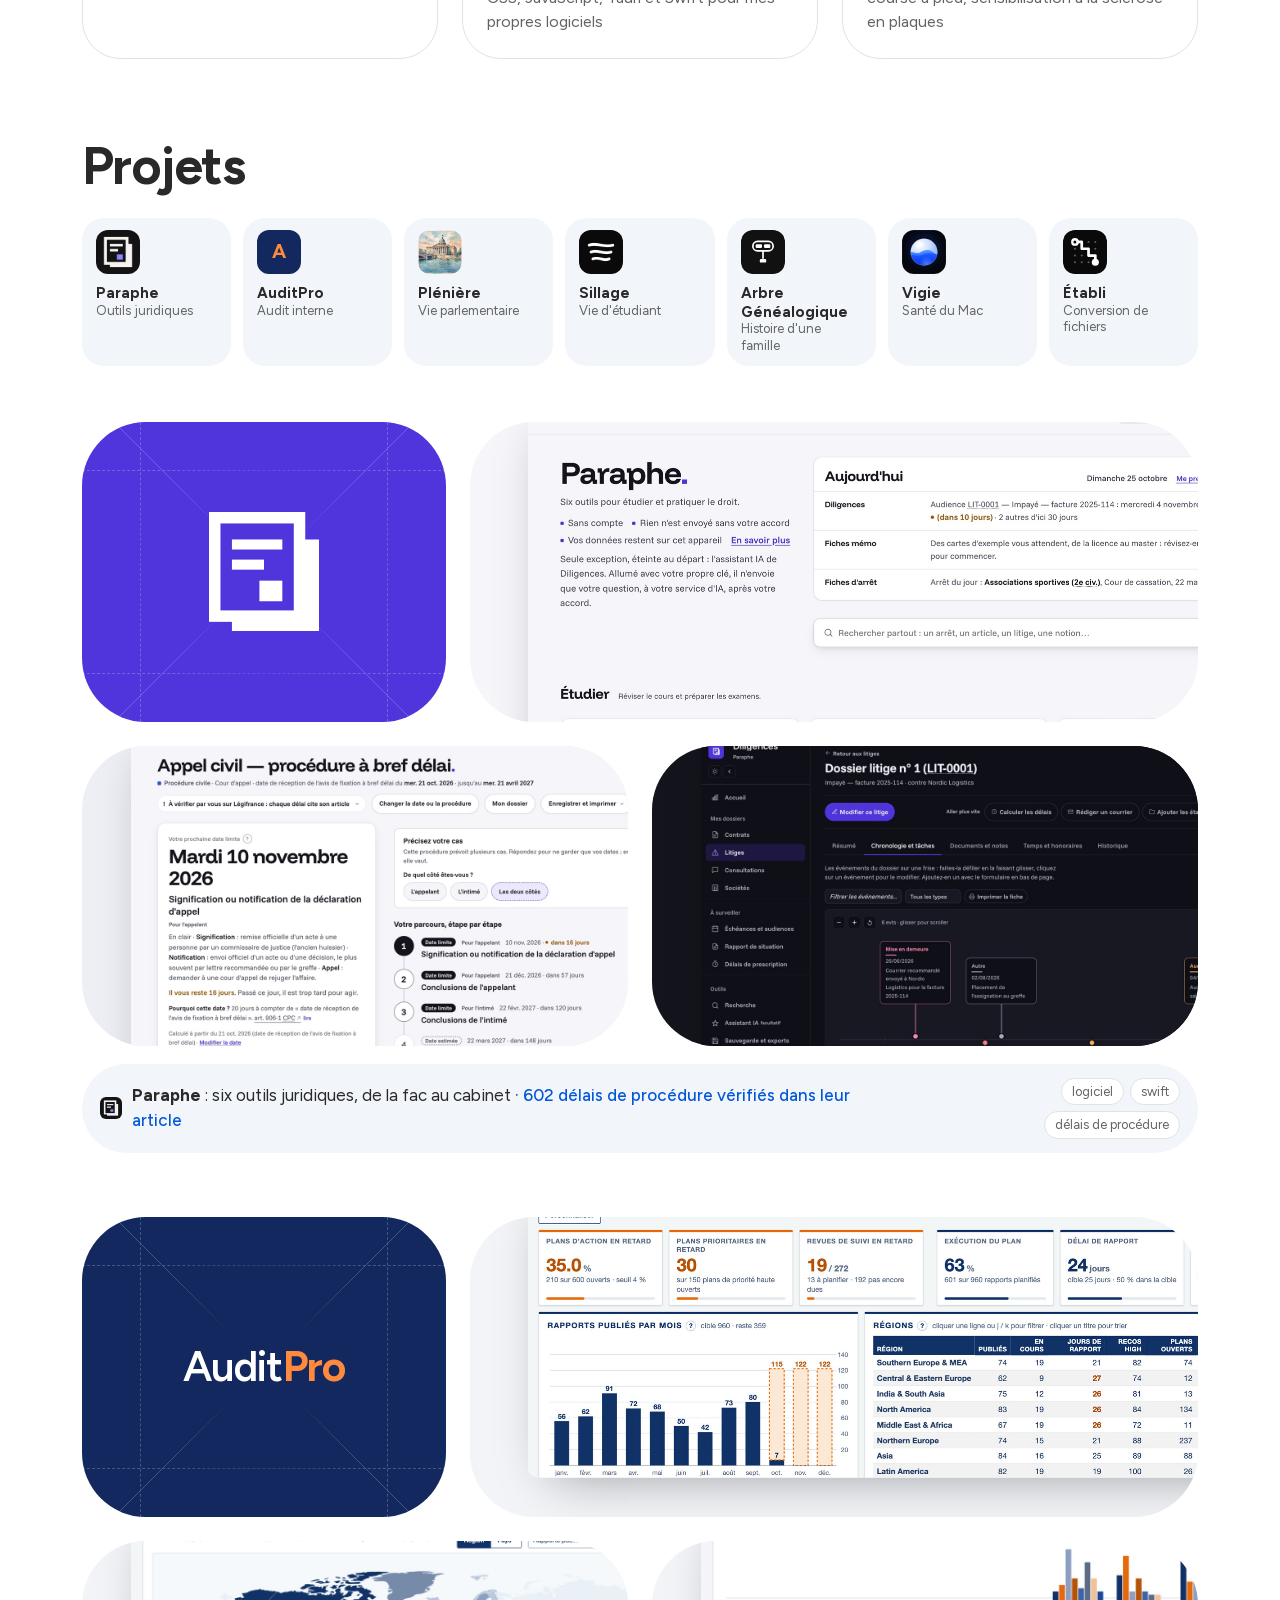
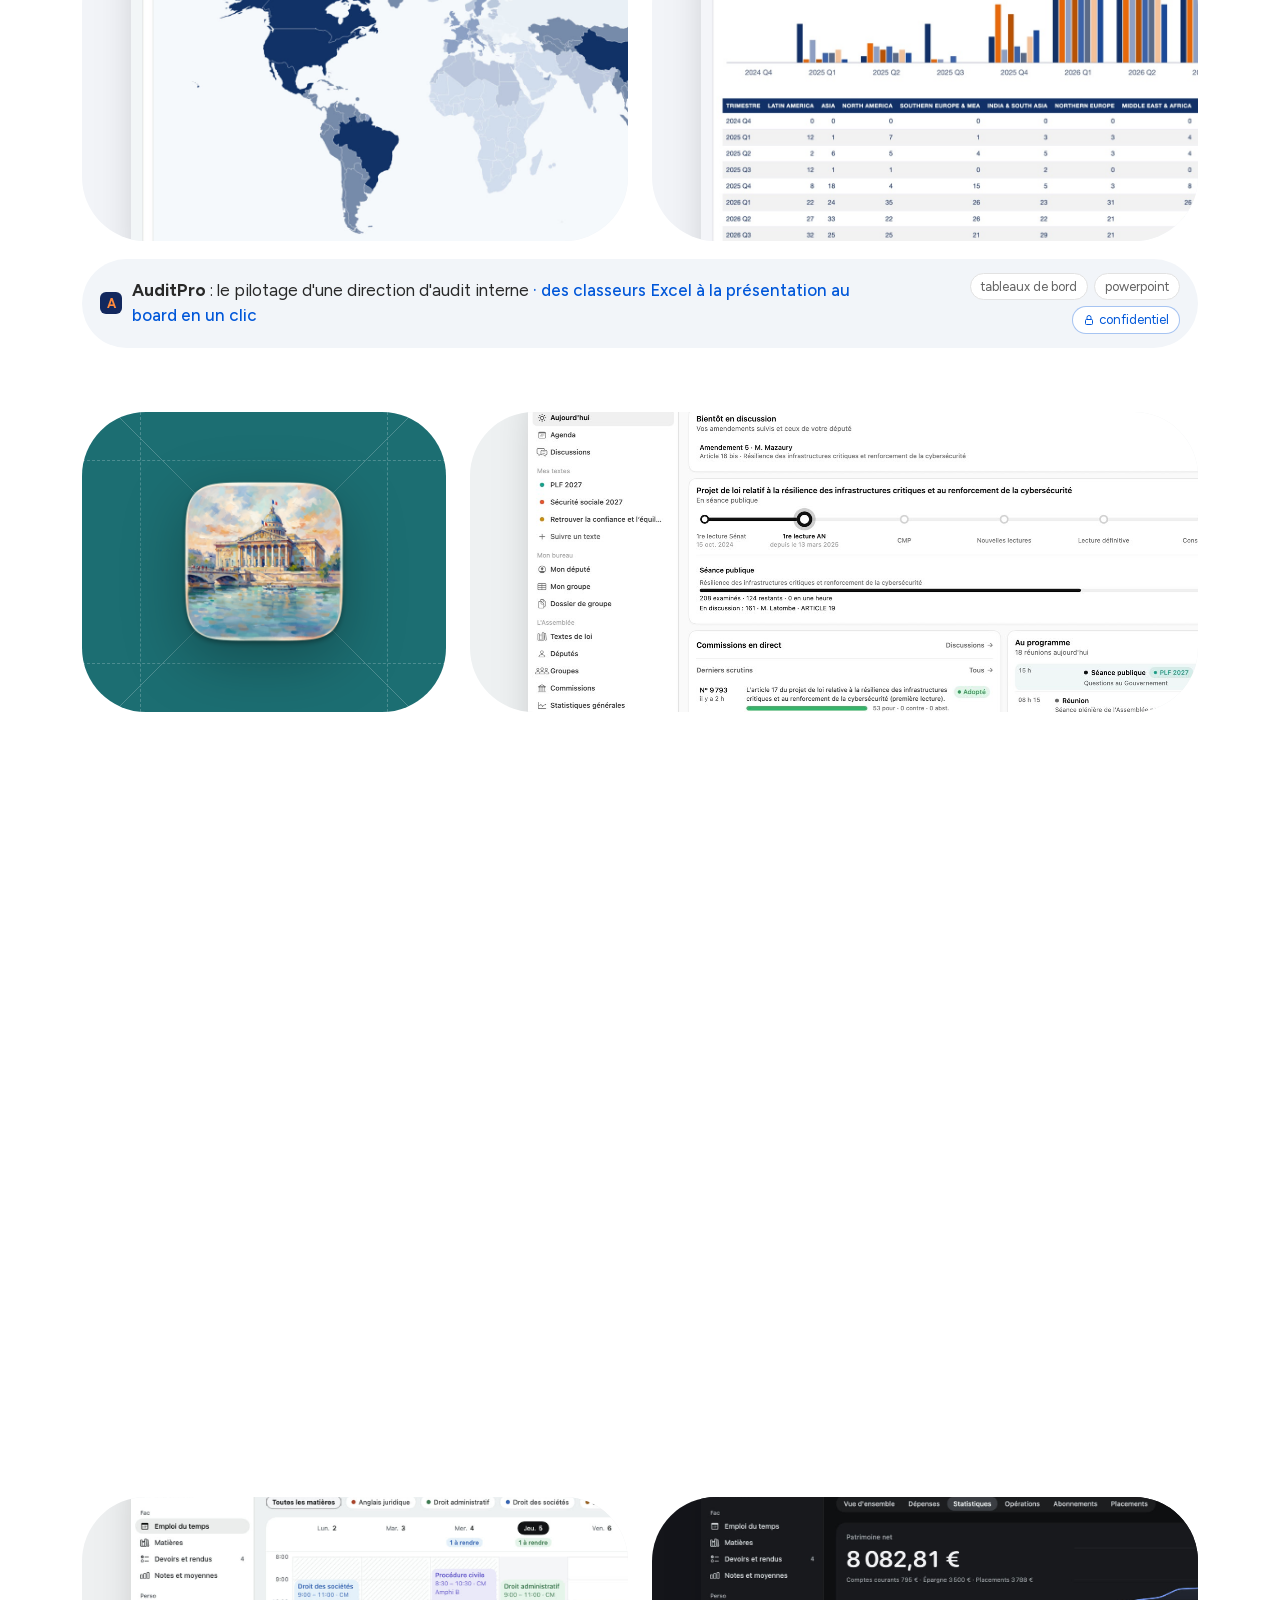
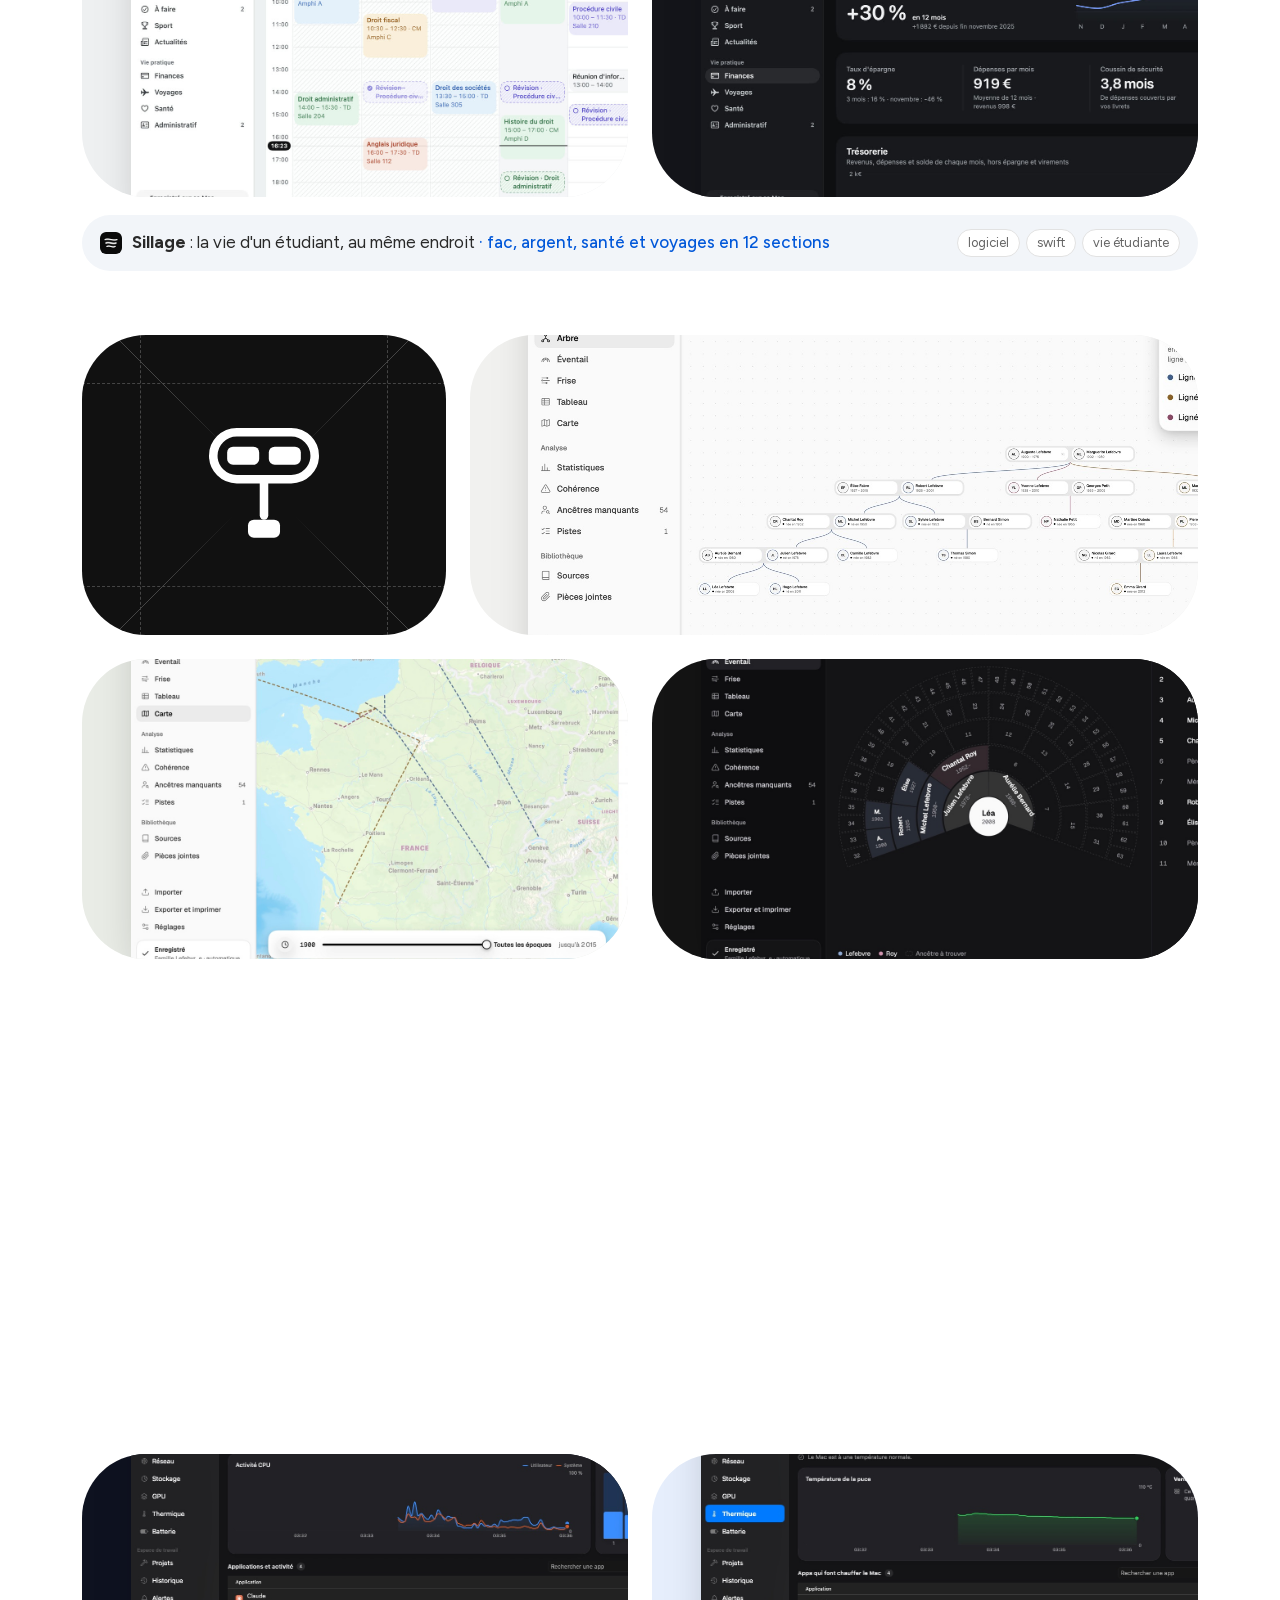
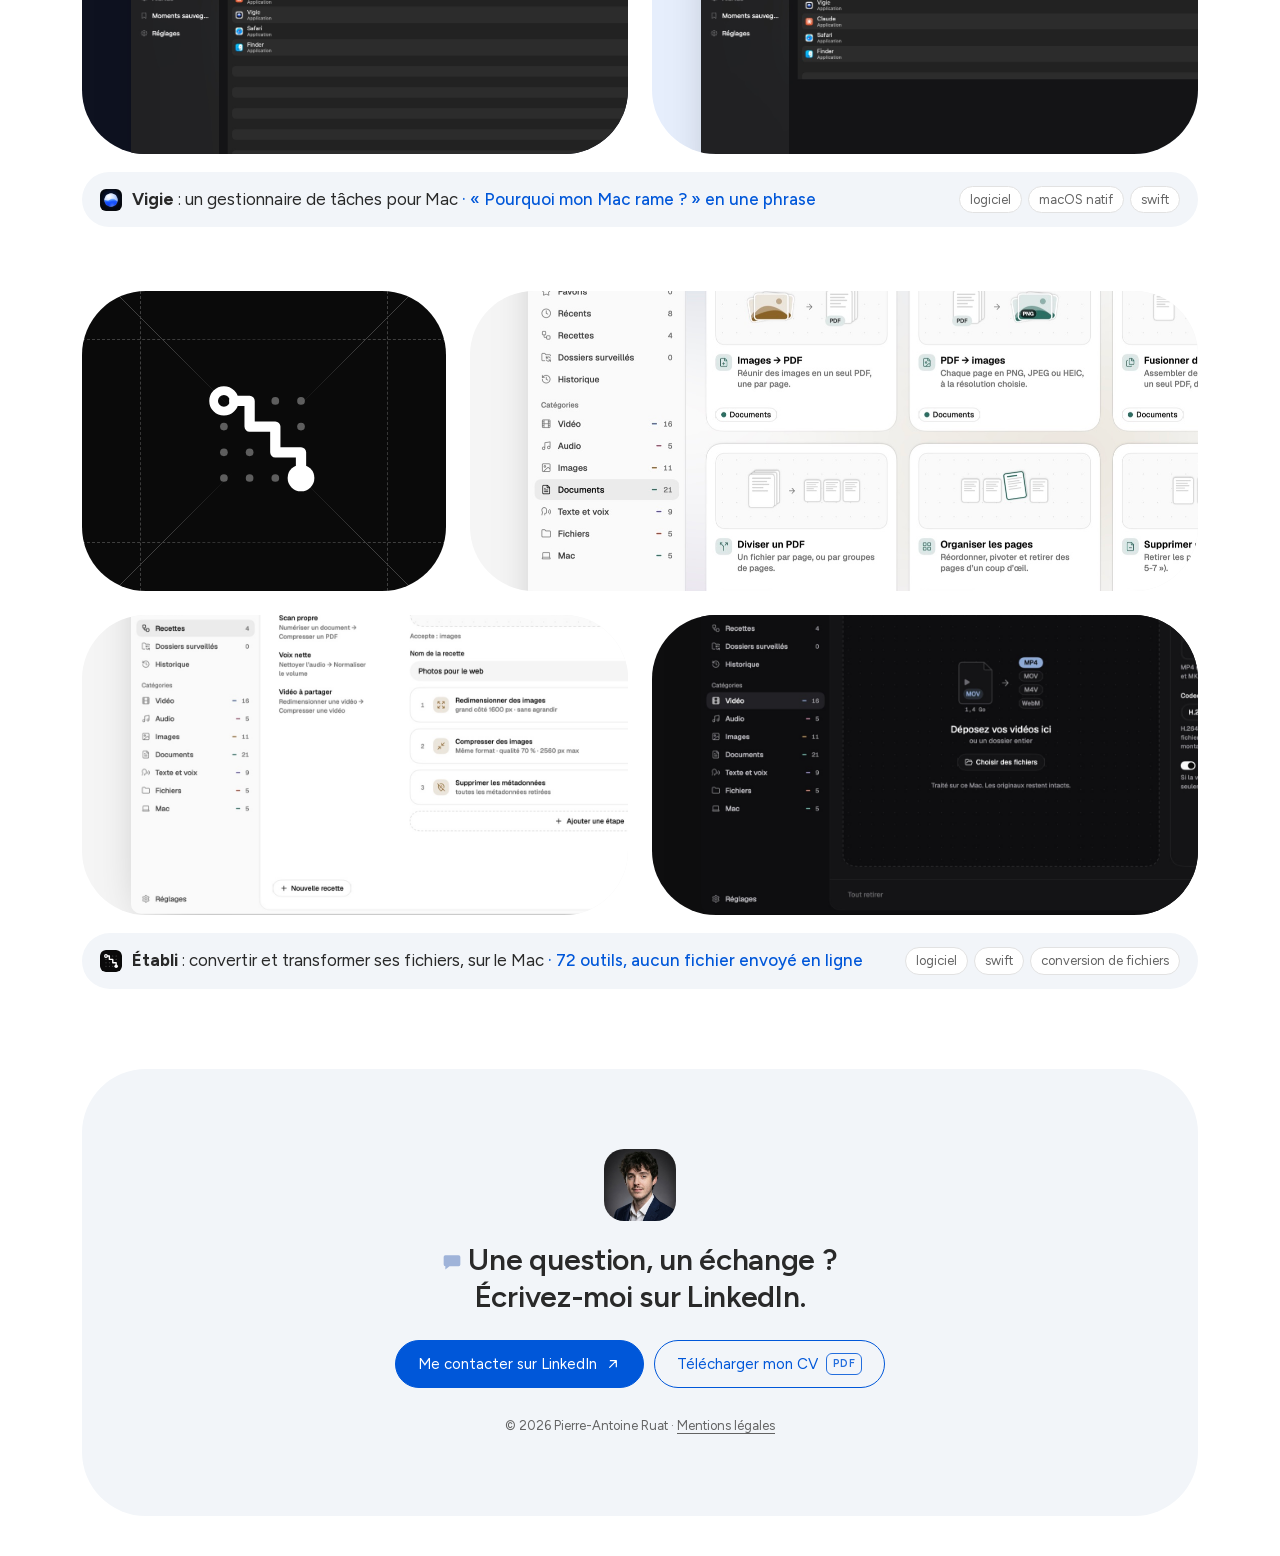
==== commit 04bd5e87: "Plénière: new design screenshots, video loop and features Co-Authored-By: Claude Opus 5.5 <noreply@a" ====
--- a/index.html
+++ b/index.html
@@ -289,15 +289,15 @@
           <span class="grid-lines"></span>
         </button>
         <button class="tile tile-shot reveal" tabindex="-1" style="--bg:#EEF1F2">
-          <img src="assets/img/pleniere-01-aujourdhui.jpg?v=2" alt="" loading="lazy">
+          <img src="assets/img/pleniere-01-aujourdhui.jpg?v=3" alt="" loading="lazy">
         </button>
       </div>
       <div class="tiles reverse" aria-hidden="true">
         <button class="tile tile-shot reveal" tabindex="-1" style="--bg:#EEF1F2">
-          <img src="assets/img/pleniere-05-statistiques.jpg?v=2" alt="" loading="lazy">
+          <img src="assets/img/pleniere-05-statistiques.jpg?v=3" alt="" loading="lazy">
         </button>
         <button class="tile tile-shot reveal" tabindex="-1" style="--bg:#14151A">
-          <img src="assets/img/pleniere-02-agenda-nuit.jpg?v=2" alt="" loading="lazy">
+          <img src="assets/img/pleniere-02-agenda-nuit.jpg?v=3" alt="" loading="lazy">
         </button>
       </div>
       <button class="bar reveal" aria-haspopup="dialog" aria-controls="m-suivi">
@@ -512,21 +512,21 @@
     <p>Tout n'est pas publié. Le vote d'un article à main levée ne l'est pas : quand l'adoption est déduite, l'écran le signale. La présence en séance non plus : elle est estimée à partir des votes et des prises de parole. Et le texte final reste celui publié par l'Assemblée : l'application ne le reconstruit jamais à partir des amendements.</p>
   </div>
   <div class="modal-film" data-name="Plénière">
-    <video src="assets/img/suivi-boucle.mp4?v=2" poster="assets/img/suivi-boucle-affiche.jpg" muted loop playsinline preload="none" aria-hidden="true"></video>
+    <video src="assets/img/suivi-boucle.mp4?v=3" poster="assets/img/suivi-boucle-affiche.jpg" muted loop playsinline preload="none" aria-hidden="true"></video>
     <button class="video-toggle" aria-label="Mettre en pause la vidéo de Plénière">
       <svg class="i-pause" viewBox="0 0 24 24" aria-hidden="true"><path d="M9 6v12M15 6v12"/></svg>
       <svg class="i-play" viewBox="0 0 24 24" aria-hidden="true"><path d="M8 5.5v13l10.5-6.5z"/></svg>
     </button>
   </div>
   <div class="gallery">
-    <img src="assets/img/pleniere-01-aujourdhui.jpg?v=2" alt="Aujourd'hui : la séance et les commissions en direct, les derniers scrutins et le programme de la journée" loading="lazy">
-    <img src="assets/img/pleniere-04-resume-nuit.jpg?v=2" alt="Le projet de loi de finances : son étape, ses chiffres et ses prochaines dates, en sombre" loading="lazy">
-    <img src="assets/img/pleniere-05-statistiques.jpg?v=2" alt="Les statistiques de la législature : scrutins, amendements, textes et réunions" loading="lazy">
-    <img src="assets/img/pleniere-03-budget-nuit.jpg?v=2" alt="Le budget : les crédits par mission du projet de loi de finances, en sombre" loading="lazy">
-    <img src="assets/img/pleniere-02-agenda-nuit.jpg?v=2" alt="L'agenda de la semaine, une colonne par jour, en sombre" loading="lazy">
-    <img src="assets/img/pleniere-06-aujourdhui-nuit.jpg?v=2" alt="Aujourd'hui, en sombre" loading="lazy">
-  </div>
-  <p class="note">Vidéo réalisée le 5 novembre 2026 et captures le 10 novembre 2026, avec l'application, à partir des données publiques de l'Assemblée nationale (Licence ouverte). Outil indépendant, sans lien avec l'Assemblée nationale.</p>
+    <img src="assets/img/pleniere-01-aujourdhui.jpg?v=3" alt="Aujourd'hui : la séance et les commissions en direct, les derniers scrutins et le programme de la journée" loading="lazy">
+    <img src="assets/img/pleniere-04-resume-nuit.jpg?v=3" alt="Le projet de loi de finances : son parcours, ses chiffres et ses prochaines dates, en sombre" loading="lazy">
+    <img src="assets/img/pleniere-05-statistiques.jpg?v=3" alt="Les statistiques de la législature : scrutins, amendements, textes et réunions" loading="lazy">
+    <img src="assets/img/pleniere-03-budget-nuit.jpg?v=3" alt="Le budget : les crédits par mission du projet de loi de finances, en sombre" loading="lazy">
+    <img src="assets/img/pleniere-02-agenda-nuit.jpg?v=3" alt="L'agenda de la semaine, une colonne par jour, en sombre" loading="lazy">
+    <img src="assets/img/pleniere-06-aujourdhui-nuit.jpg?v=3" alt="Aujourd'hui, en sombre" loading="lazy">
+  </div>
+  <p class="note">Vidéo et captures réalisées le 10 novembre 2026 avec l'application, à partir des données publiques de l'Assemblée nationale (Licence ouverte). Outil indépendant, sans lien avec l'Assemblée nationale.</p>
   <p class="tags"><span>conception</span><span>développement</span><span>design natif</span><span>données publiques</span><span>vidéo</span></p>
   <a class="pill-link" href="pleniere/">Présentation, confidentialité et assistance <svg class="arrow" viewBox="0 0 24 24" aria-hidden="true"><path d="M7 17 17 7M8 7h9v9"/></svg></a>
 </dialog>
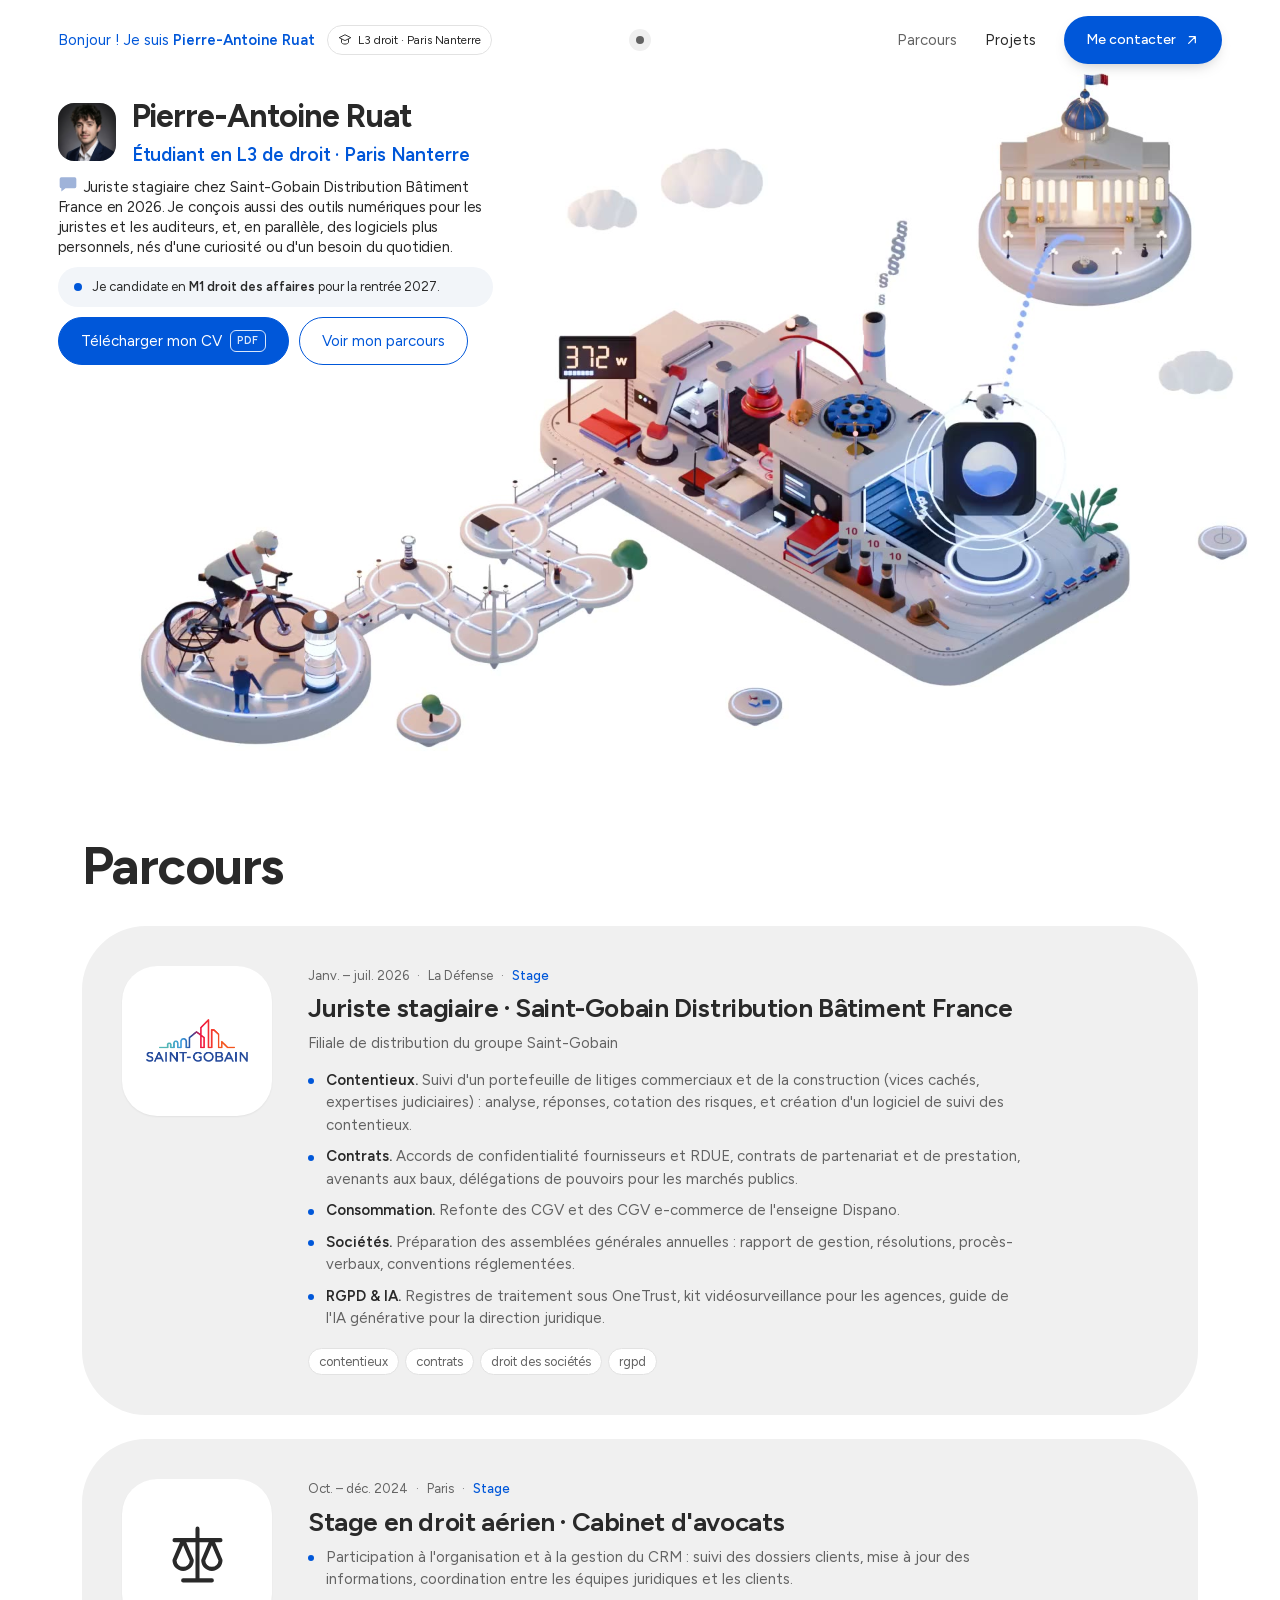
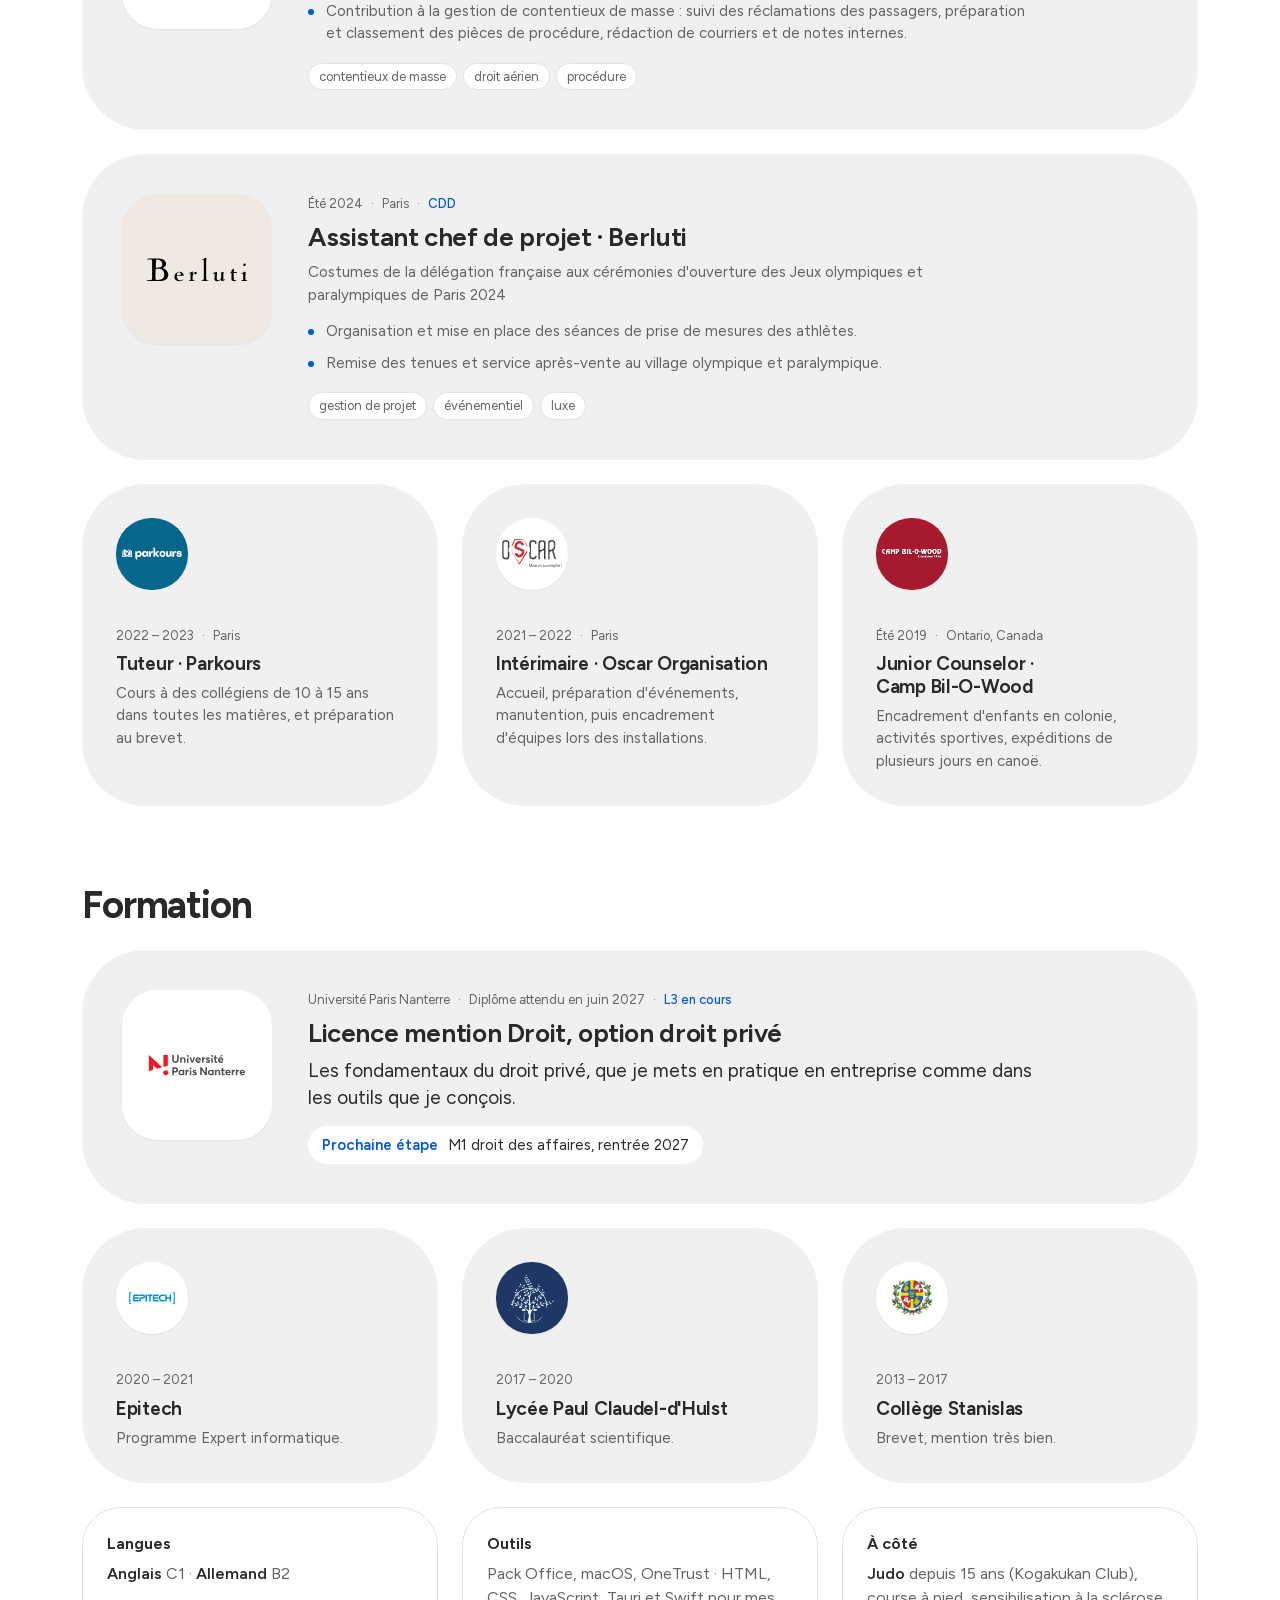
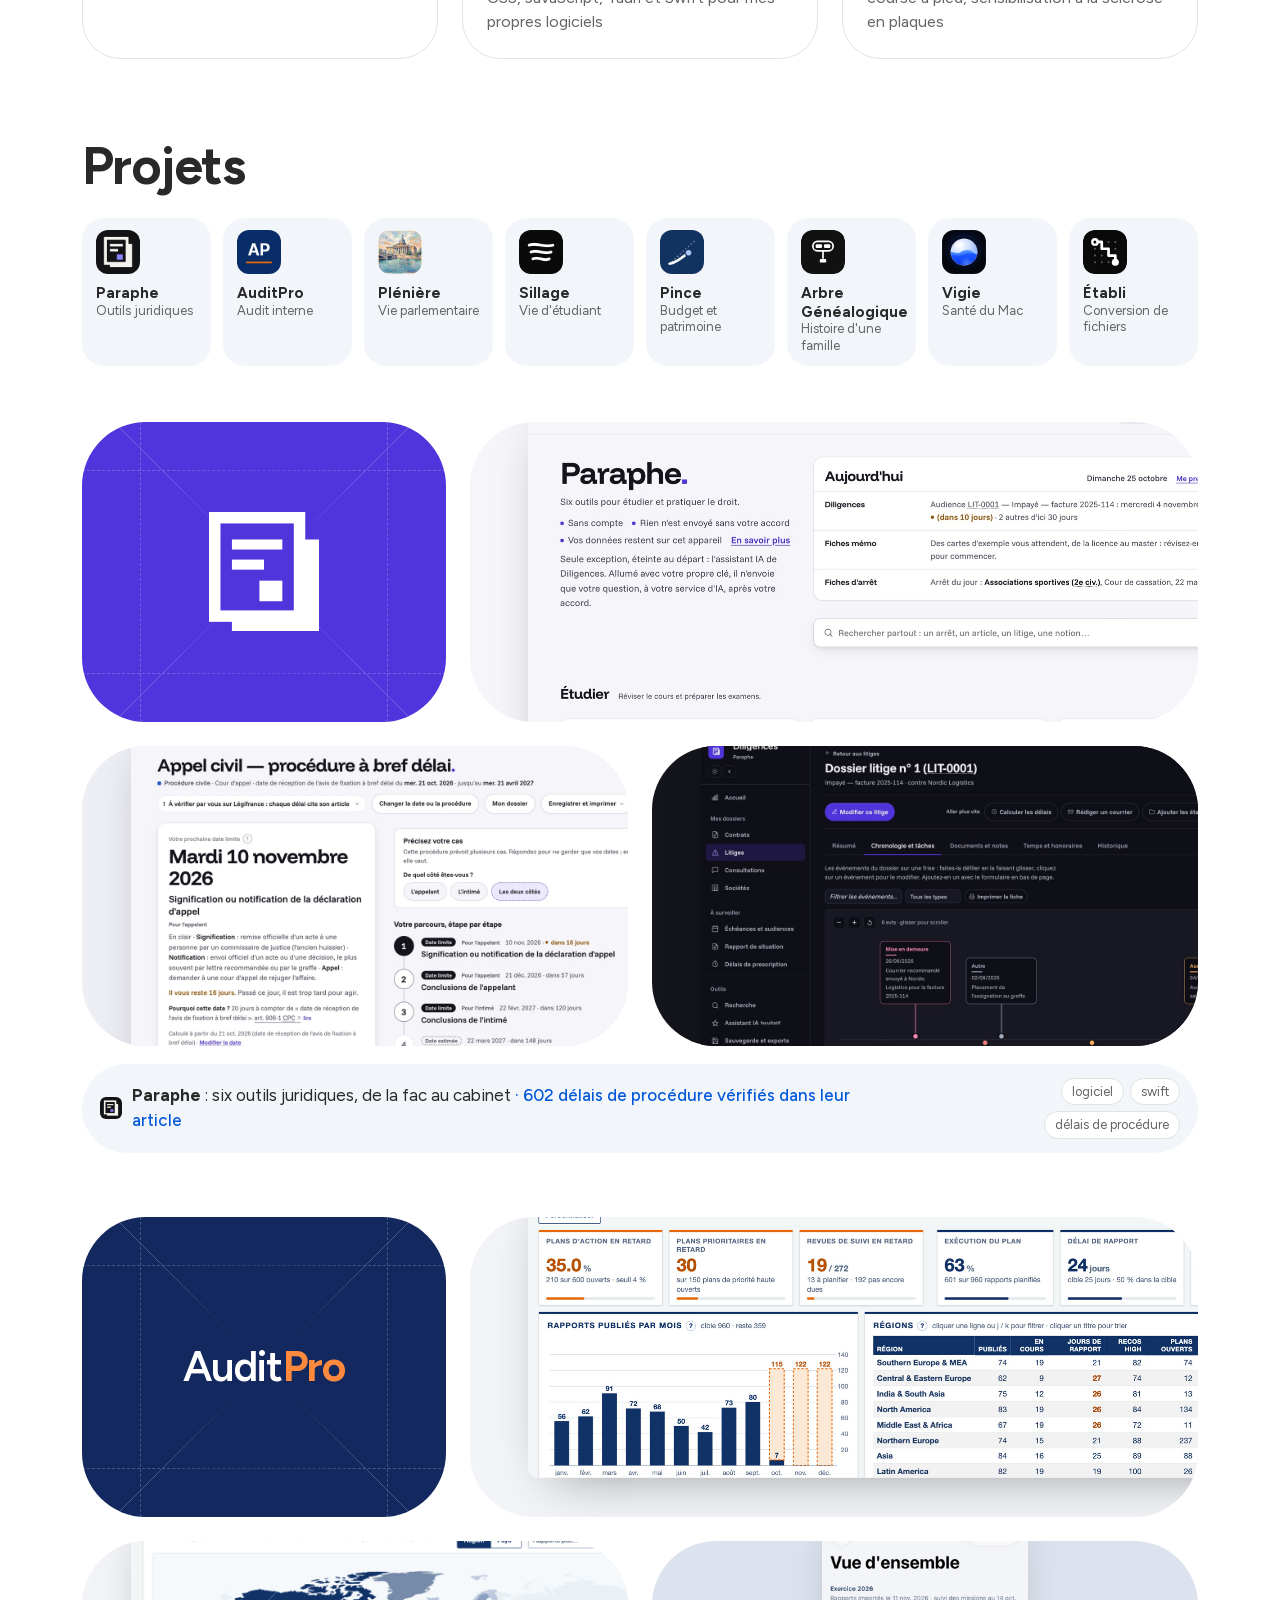
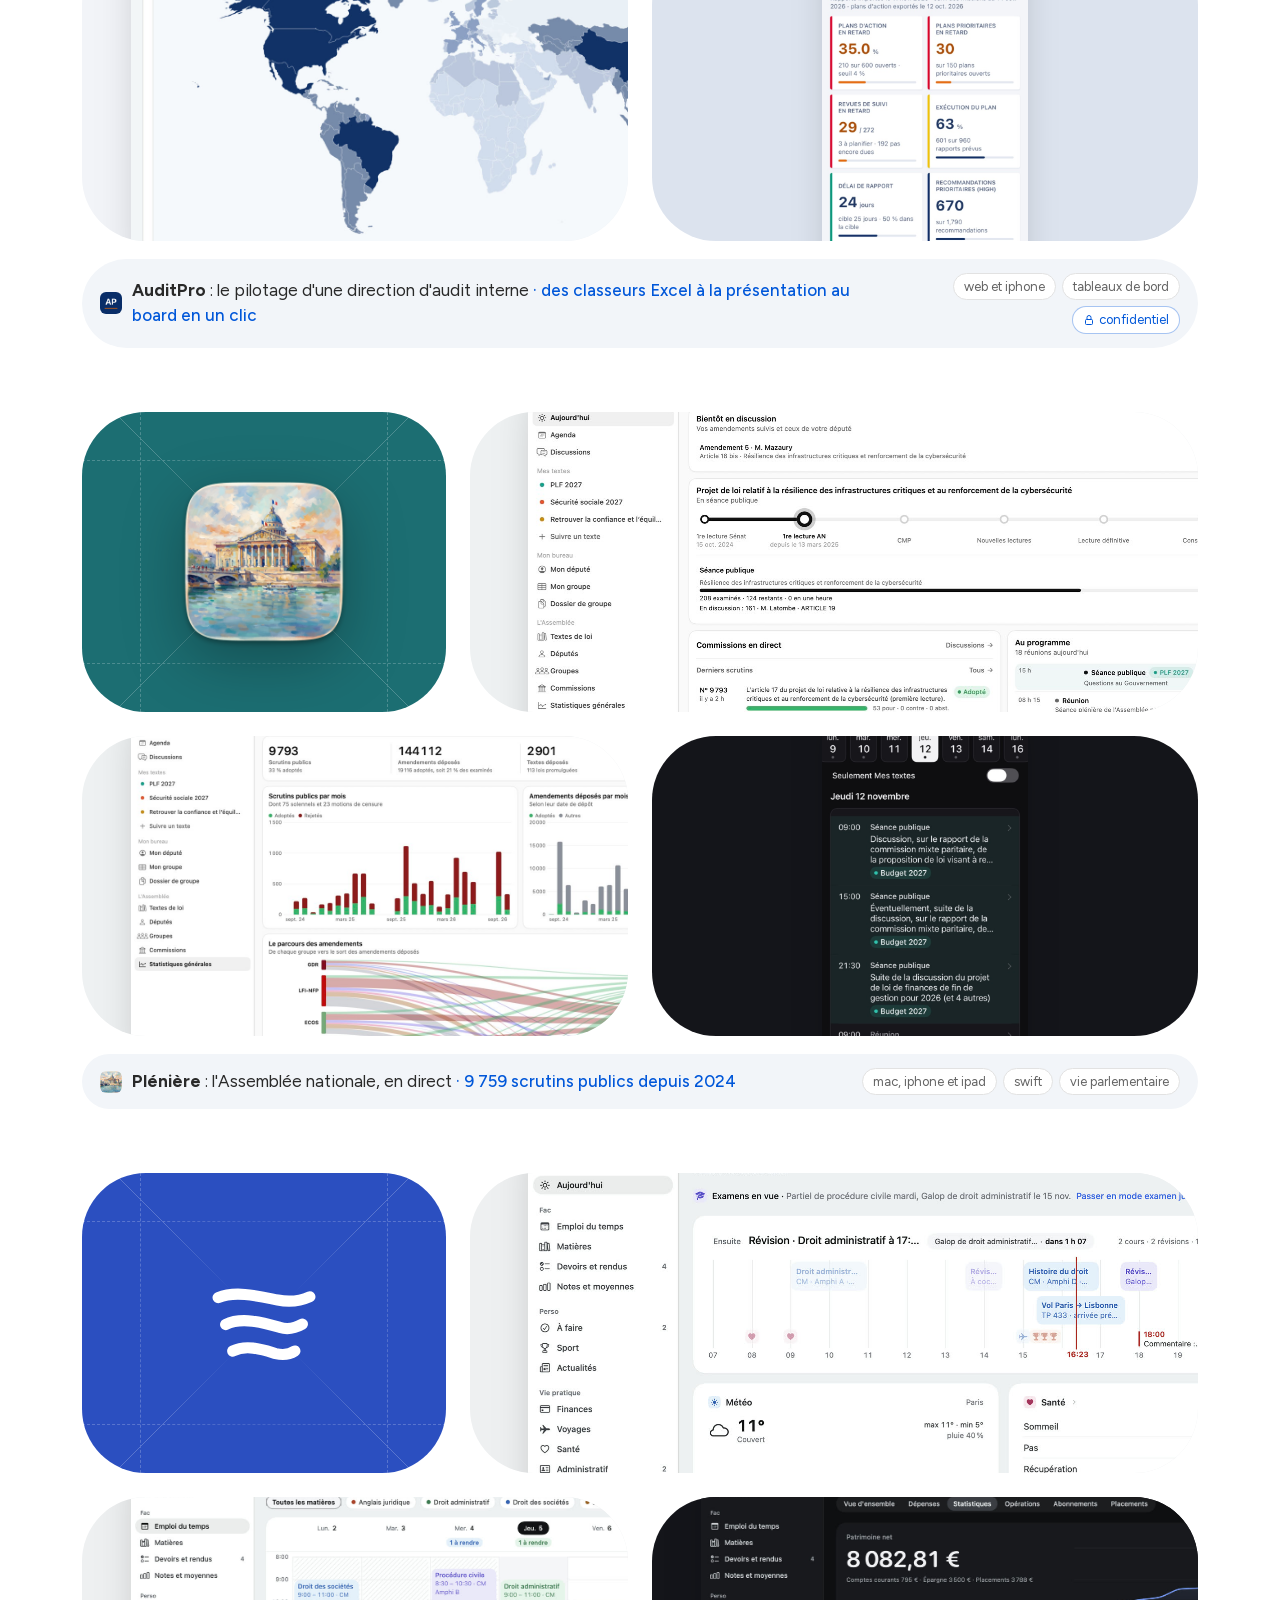
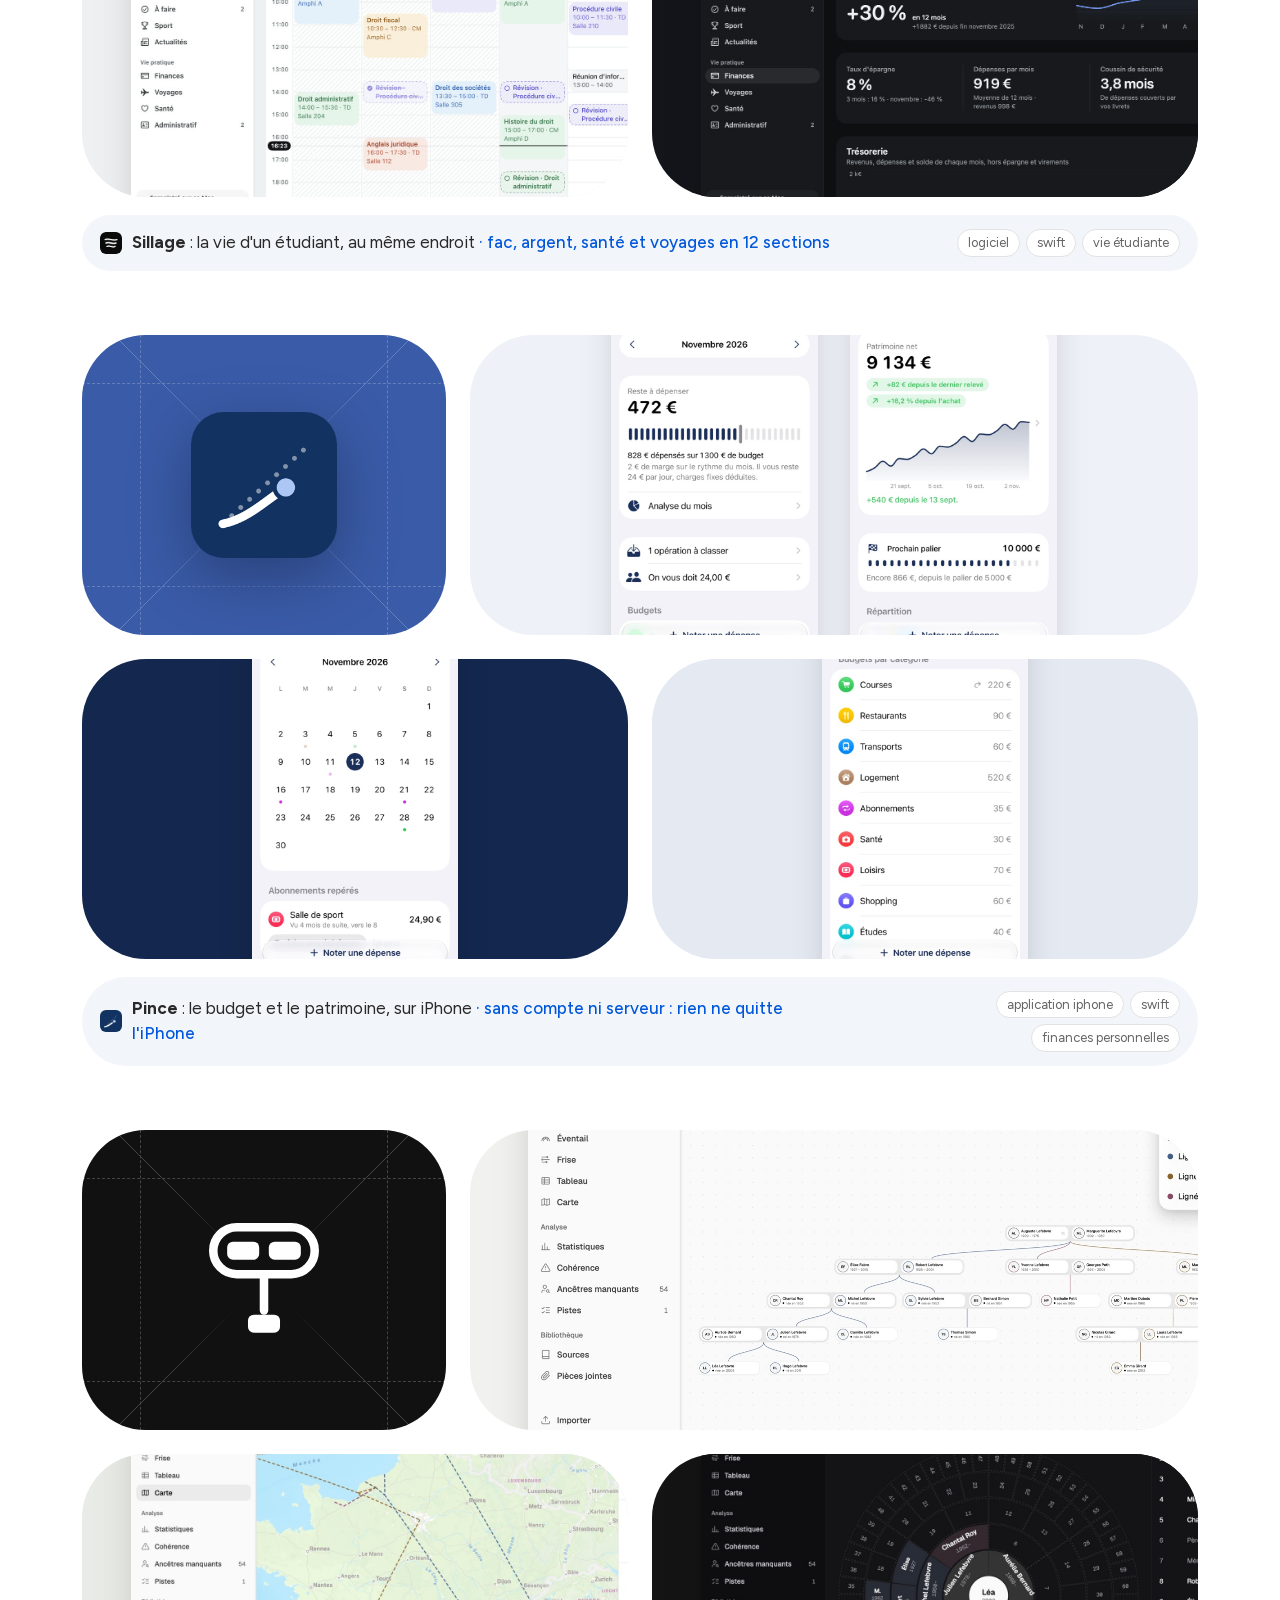
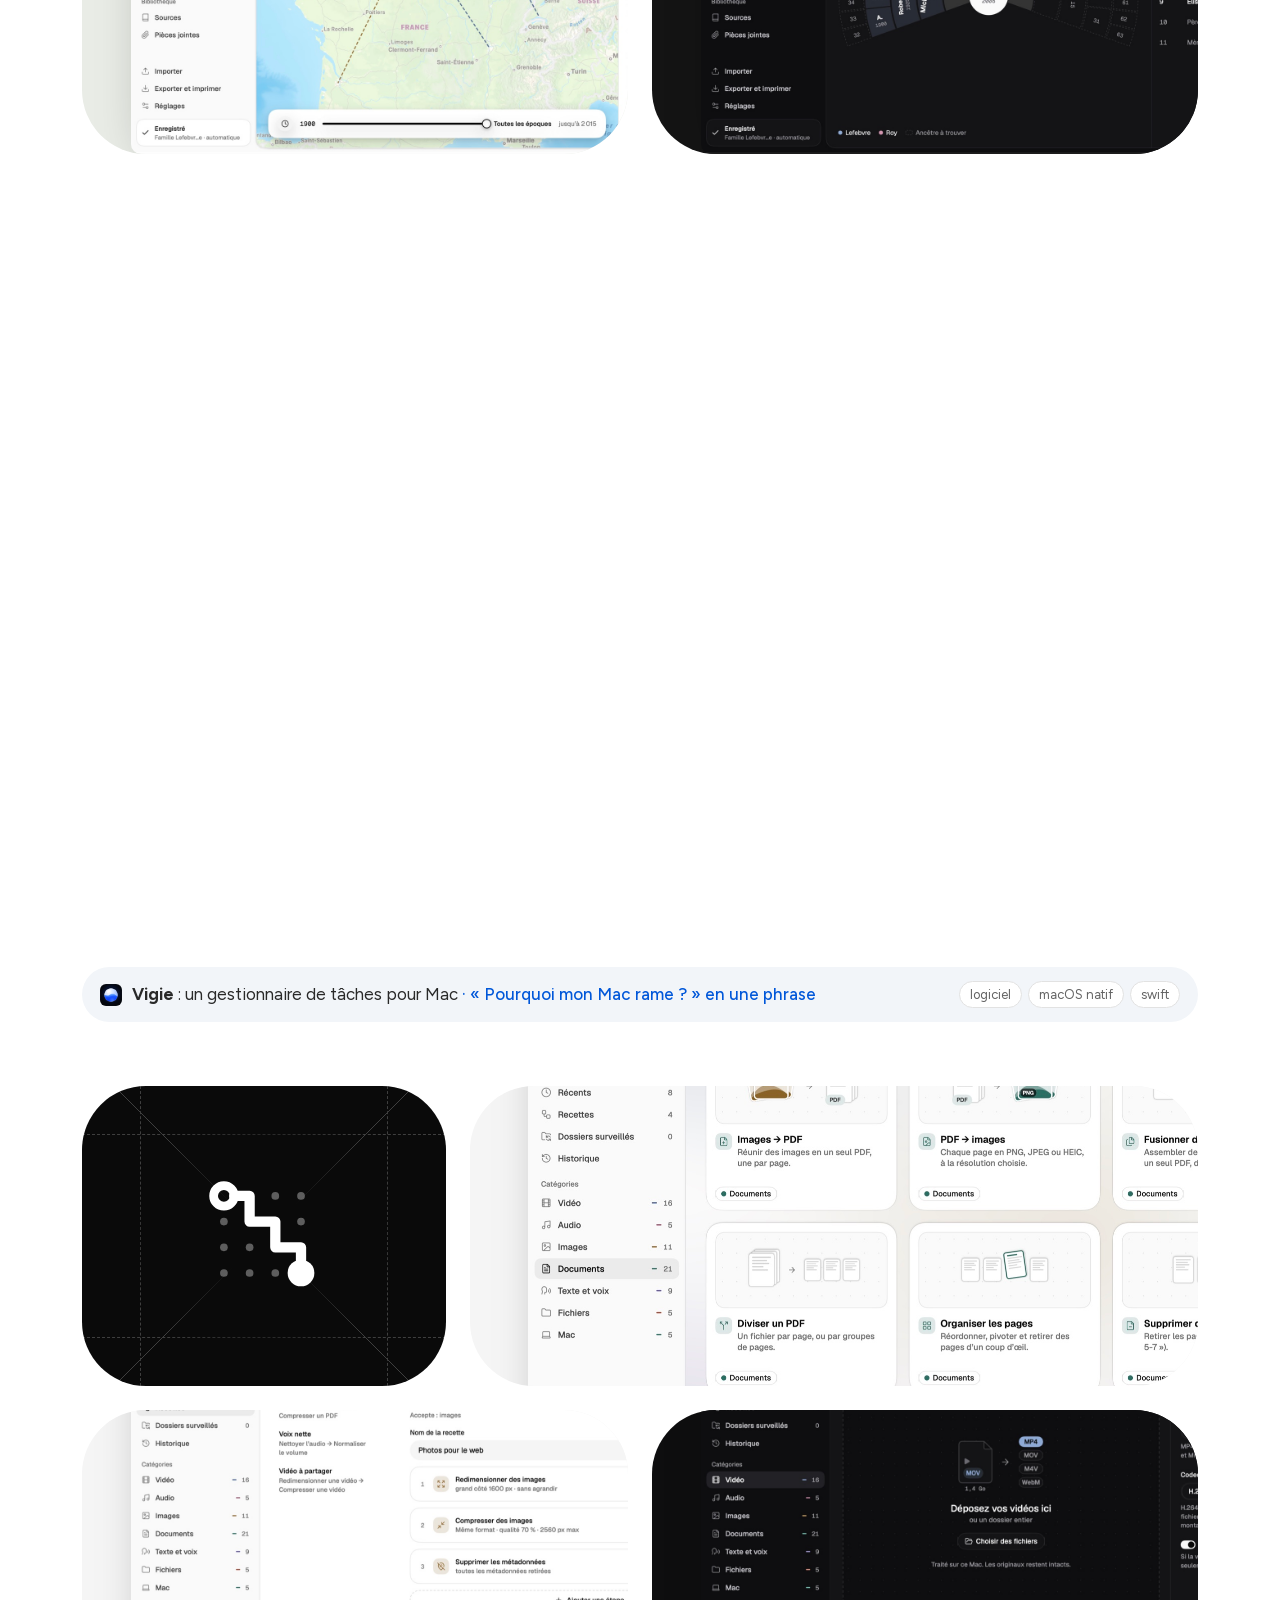
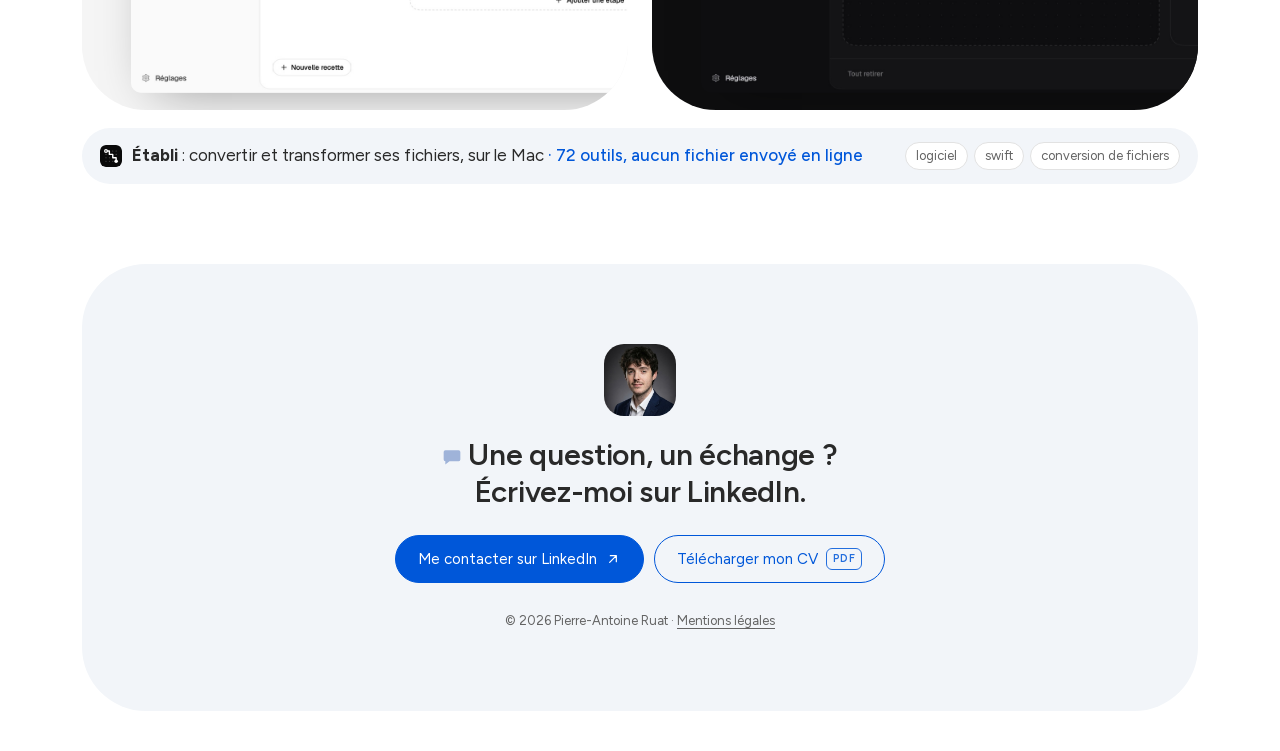
==== commit e8895359: "Pince joins the site; iPhone versions of AuditPro and Plénière; downloads - Pince (iPhone budget and" ====
--- a/index.html
+++ b/index.html
@@ -4,7 +4,7 @@
   <meta charset="utf-8">
   <meta name="viewport" content="width=device-width, initial-scale=1">
   <title>Pierre-Antoine Ruat · Droit &amp; outils juridiques</title>
-  <meta name="description" content="Portfolio et CV de Pierre-Antoine Ruat : licence de droit à Paris Nanterre, juriste stagiaire chez Saint-Gobain Distribution Bâtiment France, Berluti pour les Jeux de Paris 2024, des outils numériques pour les juristes et les auditeurs, et des logiciels plus personnels : Paraphe, AuditPro, Plénière, Sillage, Arbre Généalogique, Vigie et Établi.">
+  <meta name="description" content="Portfolio et CV de Pierre-Antoine Ruat : licence de droit à Paris Nanterre, juriste stagiaire chez Saint-Gobain Distribution Bâtiment France, Berluti pour les Jeux de Paris 2024, des outils numériques pour les juristes et les auditeurs, et des logiciels plus personnels, pour Mac et iPhone : Paraphe, AuditPro, Plénière, Sillage, Pince, Arbre Généalogique, Vigie et Établi.">
   <!-- Aperçu du lien (LinkedIn, e-mail, messageries) -->
   <link rel="canonical" href="https://parpar30.github.io/portfolio/">
   <meta property="og:url" content="https://parpar30.github.io/portfolio/">
@@ -28,7 +28,7 @@
   <meta name="theme-color" content="#ffffff" media="(prefers-color-scheme: light)">
   <meta name="theme-color" content="#0f0f12" media="(prefers-color-scheme: dark)">
   <link rel="preload" href="assets/fonts/figtree-latin.woff2" as="font" type="font/woff2" crossorigin>
-  <link rel="stylesheet" href="style.css?v=32">
+  <link rel="stylesheet" href="style.css?v=34">
   <script>document.documentElement.classList.add('js');try{const t=localStorage.getItem('theme');if(t)document.documentElement.dataset.theme=t;const d=document.documentElement;if(innerWidth>=1280&&!matchMedia('(prefers-reduced-motion: reduce)').matches&&!sessionStorage.getItem('ouverture-vue')&&!(navigator.connection&&navigator.connection.saveData)){d.classList.add('film-ouverture');setTimeout(()=>d.classList.remove('film-ouverture'),7000)}}catch(e){}</script>
 </head>
 <body>
@@ -223,9 +223,10 @@
 
     <ul class="apps reveal" aria-label="Aller à un projet">
       <li><a href="#p-paraphe"><img src="assets/img/paraphe-icone.png" alt="" class="app-icon"><span><b>Paraphe</b><small>Outils juridiques</small></span></a></li>
-      <li><a href="#p-audit"><span class="app-icon ap" aria-hidden="true">A</span><span><b>AuditPro</b><small>Audit interne</small></span></a></li>
+      <li><a href="#p-audit"><img src="assets/img/audit-icone.png" alt="" class="app-icon"><span><b>AuditPro</b><small>Audit interne</small></span></a></li>
       <li><a href="#p-suivi"><img src="assets/img/suivi-icone.png" alt="" class="app-icon"><span><b>Plénière</b><small>Vie parlementaire</small></span></a></li>
       <li><a href="#p-sillage"><img src="assets/img/sillage-icone.png" alt="" class="app-icon"><span><b>Sillage</b><small>Vie d'étudiant</small></span></a></li>
+      <li><a href="#p-pince"><img src="assets/img/pince-icone.png" alt="" class="app-icon"><span><b>Pince</b><small>Budget et patrimoine</small></span></a></li>
       <li><a href="#p-arbre"><img src="assets/img/arbre-icone.svg" alt="" class="app-icon"><span><b>Arbre Généalogique</b><small>Histoire d'une famille</small></span></a></li>
       <li><a href="#p-vigie"><img src="assets/img/vigie-icone.png" alt="" class="app-icon"><span><b>Vigie</b><small>Santé du Mac</small></span></a></li>
       <li><a href="#p-etabli"><img src="assets/img/etabli-icone.svg" alt="" class="app-icon"><span><b>Établi</b><small>Conversion de fichiers</small></span></a></li>
@@ -271,13 +272,13 @@
         <button class="tile tile-shot reveal" tabindex="-1" style="--bg:#F2F4F8">
           <img src="assets/img/audit-carte.jpg" alt="" loading="lazy">
         </button>
-        <button class="tile tile-shot reveal" tabindex="-1" style="--bg:#F2F4F8">
-          <img src="assets/img/audit-tendances.jpg" alt="" loading="lazy">
+        <button class="tile tile-shot phones reveal" tabindex="-1" style="--bg:#DCE3EE">
+          <img src="assets/img/audit-iphone-01-vue-ensemble.jpg" alt="" loading="lazy">
         </button>
       </div>
       <button class="bar reveal" aria-haspopup="dialog" aria-controls="m-audit">
-        <span class="bar-title"><span class="bar-icon ap" aria-hidden="true">A</span><span><b>AuditPro</b> : le pilotage d'une direction d'audit interne <span class="bar-proof">· des classeurs Excel à la présentation au board en un clic</span></span></span>
-        <span class="tags"><span>tableaux de bord</span><span>powerpoint</span><span class="nda"><svg viewBox="0 0 24 24" aria-hidden="true"><rect x="5" y="11" width="14" height="10" rx="2"/><path d="M8 11V7a4 4 0 0 1 8 0v4"/></svg>confidentiel</span></span>
+        <span class="bar-title"><img src="assets/img/audit-icone.png" alt="" class="bar-icon"><span><b>AuditPro</b> : le pilotage d'une direction d'audit interne <span class="bar-proof">· des classeurs Excel à la présentation au board en un clic</span></span></span>
+        <span class="tags"><span>web et iphone</span><span>tableaux de bord</span><span class="nda"><svg viewBox="0 0 24 24" aria-hidden="true"><rect x="5" y="11" width="14" height="10" rx="2"/><path d="M8 11V7a4 4 0 0 1 8 0v4"/></svg>confidentiel</span></span>
       </button>
     </article>
 
@@ -296,13 +297,13 @@
         <button class="tile tile-shot reveal" tabindex="-1" style="--bg:#EEF1F2">
           <img src="assets/img/pleniere-05-statistiques.jpg?v=3" alt="" loading="lazy">
         </button>
-        <button class="tile tile-shot reveal" tabindex="-1" style="--bg:#14151A">
-          <img src="assets/img/pleniere-02-agenda-nuit.jpg?v=3" alt="" loading="lazy">
+        <button class="tile tile-shot phones reveal" tabindex="-1" style="--bg:#14151A">
+          <img src="assets/img/pleniere-iphone-03-agenda-nuit.jpg" alt="" loading="lazy">
         </button>
       </div>
       <button class="bar reveal" aria-haspopup="dialog" aria-controls="m-suivi">
         <span class="bar-title"><img src="assets/img/suivi-icone.png" alt="" class="bar-icon"><span><b>Plénière</b> : l'Assemblée nationale, en direct <span class="bar-proof">· 9 759 scrutins publics depuis 2024</span></span></span>
-        <span class="tags"><span>logiciel</span><span>swift</span><span>vie parlementaire</span></span>
+        <span class="tags"><span>mac, iphone et ipad</span><span>swift</span><span>vie parlementaire</span></span>
       </button>
     </article>
 
@@ -328,6 +329,32 @@
       <button class="bar reveal" aria-haspopup="dialog" aria-controls="m-sillage">
         <span class="bar-title"><img src="assets/img/sillage-icone.png" alt="" class="bar-icon"><span><b>Sillage</b> : la vie d'un étudiant, au même endroit <span class="bar-proof">· fac, argent, santé et voyages en 12 sections</span></span></span>
         <span class="tags"><span>logiciel</span><span>swift</span><span>vie étudiante</span></span>
+      </button>
+    </article>
+
+    <!-- Pince -->
+    <article class="project" id="p-pince" data-modal="m-pince">
+      <div class="tiles" aria-hidden="true">
+        <button class="tile tile-logo reveal" tabindex="-1" style="--bg:#3A5BA8">
+          <img src="assets/img/pince-icone.png" alt="" class="tile-mark logo-app logo-square">
+          <span class="grid-lines"></span>
+        </button>
+        <button class="tile tile-shot phones reveal" tabindex="-1" style="--bg:#EEF1F7">
+          <img src="assets/img/pince-01-accueil.jpg" alt="" loading="lazy">
+          <img src="assets/img/pince-05-patrimoine.jpg" alt="" loading="lazy">
+        </button>
+      </div>
+      <div class="tiles reverse" aria-hidden="true">
+        <button class="tile tile-shot phones reveal" tabindex="-1" style="--bg:#14274E">
+          <img src="assets/img/pince-03-echeances.jpg" alt="" loading="lazy">
+        </button>
+        <button class="tile tile-shot phones reveal" tabindex="-1" style="--bg:#E4E9F2">
+          <img src="assets/img/pince-04-budgets.jpg" alt="" loading="lazy">
+        </button>
+      </div>
+      <button class="bar reveal" aria-haspopup="dialog" aria-controls="m-pince">
+        <span class="bar-title"><img src="assets/img/pince-icone.png" alt="" class="bar-icon"><span><b>Pince</b> : le budget et le patrimoine, sur iPhone <span class="bar-proof">· sans compte ni serveur : rien ne quitte l'iPhone</span></span></span>
+        <span class="tags"><span>application iphone</span><span>swift</span><span>finances personnelles</span></span>
       </button>
     </article>
 
@@ -461,23 +488,33 @@
     <img src="assets/img/paraphe-08-diligences-nuit.jpg" alt="Diligences, en mode nuit" loading="lazy">
   </div>
   <p class="tags"><span>conception</span><span>développement</span><span>identité visuelle</span><span>film</span></p>
-  <a class="pill-link" href="https://paraphe-app.fr/" target="_blank" rel="noopener">Voir le site de Paraphe<span class="sr-only"> (nouvel onglet)</span> <svg class="arrow" viewBox="0 0 24 24" aria-hidden="true"><path d="M7 17 17 7M8 7h9v9"/></svg></a>
+  <div class="downloads">
+    <a class="pill-link solid" href="https://github.com/PARPAR30/Paraphe-Site/releases/download/v1.4.0/Paraphe_1.4.0_universal.dmg" download>Télécharger pour Mac <span class="file">DMG</span></a>
+    <a class="pill-link" href="https://paraphe-app.fr/logiciels/Paraphe_1.3.1_x64-setup.exe" download>Télécharger pour Windows <span class="file">EXE</span></a>
+    <a class="pill-link" href="https://paraphe-app.fr/" target="_blank" rel="noopener">Voir le site de Paraphe<span class="sr-only"> (nouvel onglet)</span> <svg class="arrow" viewBox="0 0 24 24" aria-hidden="true"><path d="M7 17 17 7M8 7h9v9"/></svg></a>
+  </div>
+  <p class="note">Mac : version 1.4.0, 53 Mo, macOS 12 ou plus récent, Mac Apple ou Intel, signée et vérifiée par Apple : elle s'ouvre sans avertissement. Windows : version 1.3.1, 21 Mo, Windows 64 bits ; Windows peut demander une confirmation au premier lancement.</p>
 </dialog>
 
 <dialog id="m-audit" class="modal" aria-labelledby="m-audit-title">
   <button class="close" aria-label="Fermer"><svg viewBox="0 0 24 24" aria-hidden="true"><path d="M6 6l12 12M18 6 6 18"/></svg></button>
   <div class="modal-head">
-    <span class="modal-icon ap" aria-hidden="true">A</span>
+    <img src="assets/img/audit-icone.png" alt="" class="modal-icon">
     <div><h2 id="m-audit-title">AuditPro</h2><p class="motto">Le poste de pilotage d'une direction d'audit interne · Projet indépendant, 2026</p></div>
   </div>
   <p>Un projet indépendant, réalisé pour la direction d'audit interne d'un groupe international dont le nom reste confidentiel. Il réunit le plan d'audit, les missions, les recommandations et les plans d'action de toutes les régions, et produit le reporting du comité d'audit. Il fonctionne sans serveur, depuis un dossier partagé.</p>
+  <p>Il existe aussi en application native pour iPhone : elle lit les mêmes données, applique les mêmes règles de calcul et reprend tous les écrans, pour suivre l'audit en déplacement. Chaque écran a été comparé à la version pour ordinateur sur les données d'exemple, chiffre par chiffre.</p>
   <div class="cols">
     <div><h3>Piloter</h3><ul><li>Vue d'ensemble, alertes et retards</li><li>Carte du monde par région</li><li>Tendances et comparaison entre deux dates</li><li>Planning des équipes</li></ul></div>
     <div><h3>Restituer</h3><ul><li>Présentation au board générée en PowerPoint</li><li>Annexes Word et exports Excel</li><li>Interface en français et en anglais</li><li>Données chiffrées (AES-256), versions restaurables</li></ul></div>
   </div>
+  <div class="cols">
+    <div><h3>Sur iPhone</h3><ul><li>Vue d'ensemble, carte du monde, tendances et comparateur</li><li>Ma semaine : les échéances de chaque auditeur, à exporter dans le calendrier</li><li>Imports Excel et CSV directement sur le téléphone</li><li>Rapports en PDF, à partager depuis l'iPhone</li></ul></div>
+    <div><h3>D'un coup d'œil</h3><ul><li>18 widgets pour l'écran d'accueil et l'écran verrouillé</li><li>Relances préparées par responsable</li><li>Mêmes sauvegardes que sur l'ordinateur, chiffrées de la même façon</li><li>Mode sombre, en français et en anglais</li></ul></div>
+  </div>
   <dl class="facts">
     <div><dt>Mon rôle</dt><dd>Conçu et développé seul, avec l'aide d'outils d'IA : analyse du besoin, design, code et tests.</dd></div>
-    <div><dt>Technologies</dt><dd>HTML et JavaScript, sans serveur · imports Excel (SheetJS) · exports Word (docx) et PowerPoint (PptxGenJS) · chiffrement AES-256 · tests automatiques</dd></div>
+    <div><dt>Technologies</dt><dd>HTML et JavaScript, sans serveur · imports Excel (SheetJS) · exports Word (docx) et PowerPoint (PptxGenJS) · chiffrement AES-256 · tests automatiques · application iPhone en Swift et SwiftUI, avec ses widgets (WidgetKit)</dd></div>
   </dl>
   <div class="gallery">
     <img src="assets/img/audit-overview.jpg" alt="Vue d'ensemble" loading="lazy">
@@ -488,7 +525,13 @@
     <img src="assets/img/audit-06-plans-action.jpg" alt="Les plans d'action ouverts, par origine, priorité et échéance" loading="lazy">
     <img src="assets/img/audit-07-carte-assurance.jpg" alt="La carte d'assurance : qui couvre chaque risque, et les manques" loading="lazy">
   </div>
-  <p class="note">Captures réalisées sur la version de démonstration, avec des données fictives.</p>
+  <h3 class="gallery-label">Sur iPhone</h3>
+  <div class="gallery phones">
+    <img src="assets/img/audit-iphone-01-vue-ensemble.jpg" alt="Sur iPhone, la vue d'ensemble : les six indicateurs et leur feu tricolore" loading="lazy">
+    <img src="assets/img/audit-iphone-02-carte.jpg" alt="Sur iPhone, la carte du monde par région" loading="lazy">
+    <img src="assets/img/audit-iphone-03-tendances-nuit.jpg" alt="Sur iPhone, les tendances : rapports publiés par mois et moyenne des trois derniers mois, en sombre" loading="lazy">
+  </div>
+  <p class="note">Captures réalisées sur la version de démonstration, avec des données fictives, sur ordinateur et dans le simulateur d'iPhone.</p>
   <p class="tags"><span>analyse du besoin</span><span>développement</span><span>tableaux de bord</span><span>tests automatiques</span></p>
 </dialog>
 
@@ -499,13 +542,14 @@
     <div><h2 id="m-suivi-title">Plénière</h2><p class="motto">« L'Assemblée nationale, en direct. » · Projet personnel, 2026</p></div>
   </div>
   <p>Une application native pour Mac qui réunit au même endroit le travail de l'Assemblée nationale : les textes, les amendements, les scrutins, les commissions et l'agenda, avec une partie dédiée au projet de loi de finances en cours. Elle rassemble des sources dispersées, de l'open data à eLiasse, l'outil de suivi en direct de l'Assemblée. Toutes ces données sont publiques, et elles sont enregistrées sur le Mac. Un outil indépendant et non officiel.</p>
+  <p>Elle a aussi une version pour iPhone et iPad, en test avant sa publication : cinq onglets (Aujourd'hui, Agenda, Mes textes, Discussions, Mon bureau), un moteur de données qui tourne entièrement sur le téléphone, sans serveur, un widget de la séance en direct et des alertes calculées sur l'appareil.</p>
   <div class="cols">
     <div><h3>Suivre</h3><ul><li><b>Discussions</b> : le déroulé des amendements, en séance et en commission, avec le rythme et la fin estimée</li><li>Une alerte quand un amendement marqué approche de la discussion</li><li>Les scrutins publics et les votes de chaque député, environ 90 secondes après leur publication</li><li>La navette d'un texte, et ses versions comparées mot à mot, article par article</li></ul></div>
     <div><h3>Analyser et préparer</h3><ul><li><b>Statistiques</b> : toute la législature, une session, deux dates ou un seul texte</li><li>Hémicycle cliquable, carte des députés et calculateur de majorité</li><li>Crédits du budget par mission, et comparaison avec le budget précédent</li><li>Bilan du jour, tableau de la semaine et feuille de séance, à exporter</li></ul></div>
   </div>
   <dl class="facts">
     <div><dt>Mon rôle</dt><dd>Conçu et développé seul, avec l'aide d'outils d'IA : besoin, direction visuelle, code et vidéo de présentation.</dd></div>
-    <div><dt>Technologies</dt><dd>Swift et SwiftUI, application native macOS · moteur de données local en Python · bases SQLite · open data de l'Assemblée nationale · widgets WidgetKit · résumés rédigés sur le Mac par l'IA d'Apple · bot Telegram</dd></div>
+    <div><dt>Technologies</dt><dd>Swift et SwiftUI, application native macOS · moteur de données local en Python · bases SQLite · open data de l'Assemblée nationale · widgets WidgetKit · résumés rédigés sur le Mac par l'IA d'Apple · bot Telegram · pour iPhone et iPad, un moteur réécrit en Swift, qui lit les mêmes sources et applique les mêmes règles</dd></div>
   </dl>
   <div class="proof">
     <h3>Ne jamais faire passer une déduction pour un fait</h3>
@@ -526,7 +570,14 @@
     <img src="assets/img/pleniere-02-agenda-nuit.jpg?v=3" alt="L'agenda de la semaine, une colonne par jour, en sombre" loading="lazy">
     <img src="assets/img/pleniere-06-aujourdhui-nuit.jpg?v=3" alt="Aujourd'hui, en sombre" loading="lazy">
   </div>
-  <p class="note">Vidéo et captures réalisées le 10 novembre 2026 avec l'application, à partir des données publiques de l'Assemblée nationale (Licence ouverte). Outil indépendant, sans lien avec l'Assemblée nationale.</p>
+  <h3 class="gallery-label">Sur iPhone</h3>
+  <div class="gallery phones">
+    <img src="assets/img/pleniere-iphone-01-aujourdhui.jpg" alt="Sur iPhone, Aujourd'hui : la séance en direct, les réunions du jour et les derniers scrutins" loading="lazy">
+    <img src="assets/img/pleniere-iphone-02-discussion.jpg" alt="Sur iPhone, la discussion d'un texte : les amendements restants, article par article" loading="lazy">
+    <img src="assets/img/pleniere-iphone-03-agenda-nuit.jpg" alt="Sur iPhone, l'agenda de la semaine, en sombre" loading="lazy">
+    <img src="assets/img/pleniere-iphone-04-hemicycle-nuit.jpg" alt="Sur iPhone, l'hémicycle : les députés à leur place, par groupe, en sombre" loading="lazy">
+  </div>
+  <p class="note">Vidéo et captures du Mac réalisées le 10 novembre 2026, captures de l'iPhone le 12 novembre 2026 dans le simulateur, à partir des données publiques de l'Assemblée nationale (Licence ouverte). Outil indépendant, sans lien avec l'Assemblée nationale.</p>
   <p class="tags"><span>conception</span><span>développement</span><span>design natif</span><span>données publiques</span><span>vidéo</span></p>
   <a class="pill-link" href="pleniere/">Présentation, confidentialité et assistance <svg class="arrow" viewBox="0 0 24 24" aria-hidden="true"><path d="M7 17 17 7M8 7h9v9"/></svg></a>
 </dialog>
@@ -571,6 +622,44 @@
   <p class="tags"><span>conception</span><span>développement</span><span>design natif</span><span>vidéo</span></p>
 </dialog>
 
+<dialog id="m-pince" class="modal" aria-labelledby="m-pince-title">
+  <button class="close" aria-label="Fermer"><svg viewBox="0 0 24 24" aria-hidden="true"><path d="M6 6l12 12M18 6 6 18"/></svg></button>
+  <div class="modal-head">
+    <img src="assets/img/pince-icone.png" alt="" class="modal-icon">
+    <div><h2 id="m-pince-title">Pince</h2><p class="motto">« Budget et patrimoine, en privé. » · Projet personnel, 2026</p></div>
+  </div>
+  <p>Une application pour iPhone qui répond d'un coup d'œil à deux questions : est-ce que je tiens mon mois, et combien je possède. Elle n'a ni compte ni serveur, ne se connecte pas à la banque et ne demande rien à Internet : tout ce qu'on y saisit reste sur le téléphone. Je l'ai d'abord faite pour mon propre budget ; elle est gratuite, et en cours de publication sur l'App Store.</p>
+  <div class="cols">
+    <div><h3>Au quotidien</h3><ul><li>Une dépense notée en quelques secondes, la catégorie proposée</li><li><b>Reste à dépenser</b> : une jauge d'un cran par jour, avec un repère de rythme du mois</li><li>Budgets par catégorie, avec report du reste au mois suivant</li><li>Abonnements et factures sur un calendrier, notés à leur date</li><li>Relevés bancaires importés, tickets photographiés, paiements sans contact notés par l'app Raccourcis</li></ul></div>
+    <div><h3>Patrimoine</h3><ul><li>Livrets, PEA, compte-titres, assurance-vie, crypto-monnaies, immobilier et emprunts au même endroit</li><li>Tous les cours relevés sur un seul écran, avec un rappel</li><li>Prix de revient et plus-values calculés à partir des achats, des ventes et des dividendes</li><li>Usufruit et nue-propriété estimés d'après le barème de l'article 669 du CGI</li><li>Widgets, verrouillage par Face ID, bilan du mois et de l'année</li></ul></div>
+  </div>
+  <dl class="facts">
+    <div><dt>Mon rôle</dt><dd>Conçu et développé seul, avec l'aide d'outils d'IA : besoin, direction visuelle, code, captures et fiche de l'App Store.</dd></div>
+    <div><dt>Technologies</dt><dd>Swift et SwiftUI, application native iOS · SwiftData · widgets WidgetKit · action pour l'app Raccourcis · lecture des tickets et Apple Intelligence sur l'appareil, facultatives · 131 vérifications automatiques de la logique</dd></div>
+  </dl>
+  <div class="proof">
+    <h3>Aucun chiffre écrit par l'IA</h3>
+    <p>Lors d'un essai, le modèle d'IA de l'iPhone a présenté des revenus comme des dépenses dans le résumé du mois. Depuis, les phrases chiffrées sont écrites par l'application elle-même : l'IA ne fait que proposer une catégorie ou comprendre une question, sa réponse est toujours vérifiée, et l'application fonctionne entièrement sans elle.</p>
+  </div>
+  <div class="modal-film" data-name="Pince">
+    <video src="assets/img/pince-boucle.mp4?v=1" poster="assets/img/pince-boucle-affiche.jpg" muted loop playsinline preload="none" aria-hidden="true"></video>
+    <button class="video-toggle" aria-label="Mettre en pause la vidéo de Pince">
+      <svg class="i-pause" viewBox="0 0 24 24" aria-hidden="true"><path d="M9 6v12M15 6v12"/></svg>
+      <svg class="i-play" viewBox="0 0 24 24" aria-hidden="true"><path d="M8 5.5v13l10.5-6.5z"/></svg>
+    </button>
+  </div>
+  <div class="gallery phones">
+    <img src="assets/img/pince-01-accueil.jpg" alt="Accueil : ce qu'il reste à dépenser ce mois-ci, avec la jauge du mois" loading="lazy">
+    <img src="assets/img/pince-02-operations.jpg" alt="Opérations : les dépenses et revenus du mois, avec la recherche dans tout l'historique" loading="lazy">
+    <img src="assets/img/pince-03-echeances.jpg" alt="Échéances : les abonnements et factures fixes sur un calendrier" loading="lazy">
+    <img src="assets/img/pince-04-budgets.jpg" alt="Budgets : un budget mensuel par catégorie" loading="lazy">
+    <img src="assets/img/pince-05-patrimoine.jpg" alt="Patrimoine : le patrimoine net, son évolution et sa répartition" loading="lazy">
+  </div>
+  <p class="note">Vidéo et captures réalisées dans le simulateur d'iPhone avec les données d'exemple de l'application : les comptes, les opérations et les placements montrés sont fictifs. Pince met en forme ce que l'on saisit : ce n'est ni un conseil en investissement, ni une évaluation officielle du patrimoine.</p>
+  <p class="tags"><span>conception</span><span>développement</span><span>design natif</span><span>données privées</span></p>
+  <a class="pill-link" href="https://parpar30.github.io/pince/">Présentation, confidentialité et assistance <svg class="arrow" viewBox="0 0 24 24" aria-hidden="true"><path d="M7 17 17 7M8 7h9v9"/></svg></a>
+</dialog>
+
 <dialog id="m-arbre" class="modal" aria-labelledby="m-arbre-title">
   <button class="close" aria-label="Fermer"><svg viewBox="0 0 24 24" aria-hidden="true"><path d="M6 6l12 12M18 6 6 18"/></svg></button>
   <div class="modal-head">
@@ -637,6 +726,10 @@
   </div>
   <p class="note">Captures réalisées sur mon Mac, avec des mesures réelles.</p>
   <p class="tags"><span>conception</span><span>développement</span><span>design natif</span><span>icône</span></p>
+  <div class="downloads">
+    <a class="pill-link solid" href="https://github.com/PARPAR30/portfolio/releases/download/applications/Vigie-0.1.0.dmg" download>Télécharger pour Mac <span class="file">DMG</span></a>
+  </div>
+  <p class="note">Version 0.1, 3 Mo, macOS 15 ou plus récent, Mac à puce Apple, signée et vérifiée par Apple : elle s'ouvre sans avertissement.</p>
 </dialog>
 
 <dialog id="m-etabli" class="modal" aria-labelledby="m-etabli-title">
@@ -670,8 +763,12 @@
   </div>
   <p class="note">Captures réalisées dans l'application, avec des fichiers d'exemple.</p>
   <p class="tags"><span>conception</span><span>développement</span><span>design natif</span><span>icône</span></p>
+  <div class="downloads">
+    <a class="pill-link solid" href="https://github.com/PARPAR30/portfolio/releases/download/applications/Etabli-1.0.dmg" download>Télécharger pour Mac <span class="file">DMG</span></a>
+  </div>
+  <p class="note">Version 1.0, 105 Mo, macOS 15 ou plus récent, Mac Apple ou Intel, signée et vérifiée par Apple : elle s'ouvre sans avertissement.</p>
 </dialog>
 
-<script src="script.js?v=21"></script>
+<script src="script.js?v=22"></script>
 </body>
 </html>
--- a/style.css
+++ b/style.css
@@ -242,7 +242,9 @@
 .project{margin-bottom:64px}
 .project:last-of-type{margin-bottom:0}
 /* Ligne des projets : une icône par projet, qui mène à sa présentation */
-.apps{list-style:none;display:grid;grid-template-columns:repeat(7,minmax(0,1fr));gap:12px;margin:-8px 0 56px}
+.apps{list-style:none;display:grid;grid-template-columns:repeat(8,minmax(0,1fr));gap:12px;margin:-8px 0 56px}
+/* Sur une fenêtre moyenne, deux rangées de quatre plutôt que huit tuiles trop étroites */
+@media (min-width:641px) and (max-width:1100px){.apps{grid-template-columns:repeat(4,minmax(0,1fr))}}
 .apps a{
   display:flex;flex-direction:column;align-items:flex-start;gap:10px;height:100%;padding:12px 14px;border-radius:22px;
   background:var(--bar);color:inherit;text-decoration:none;
@@ -253,7 +255,7 @@
 .app-icon{width:44px;height:44px;border-radius:12px;flex:none;transition:transform .5s var(--ease)}
 .app-icon.ap{display:grid;place-items:center;background:#13285E;color:#ff8a3d;font-weight:700;font-size:20px}
 .apps a > span{display:grid;min-width:0;line-height:1.25}
-.apps b{font-weight:700;font-size:15px}
+.apps b{font-weight:700;font-size:15px;text-wrap:balance}
 .apps small{font-size:13px;color:var(--muted)}
 @media (max-width:640px){
   .apps{display:flex;overflow-x:auto;scroll-snap-type:x mandatory;scrollbar-width:none;margin:-4px calc(-1 * clamp(16px,3vw,32px)) 40px;padding:2px clamp(16px,3vw,32px) 4px;scroll-padding-inline:clamp(16px,3vw,32px)}
@@ -274,11 +276,20 @@
   transition:transform 1.1s var(--ease);
 }
 .tiles.reverse .tile-shot img{left:9%;top:14%;width:120%}
+/* Captures d'iPhone : l'écran entier, debout et centré, qui déborde par le bas */
+.tile-shot.phones{display:flex;justify-content:center;align-items:flex-start;gap:clamp(14px,2.6vw,32px)}
+.tile-shot.phones img,.tiles.reverse .tile-shot.phones img{
+  position:relative;left:auto;top:auto;flex:none;width:auto;height:150%;
+  margin-top:clamp(20px,3vw,40px);border-radius:clamp(16px,2.2vw,28px);
+}
+@media (max-width:900px){.tile-shot.phones img + img{display:none}}
 .tile-shot:hover img{transform:translate(-3%,calc(-4% + var(--drift,0px))) scale(1.03)}
 .tile-logo .tile-mark{width:34%;max-width:110px;transition:transform 1s var(--ease)}
 .tile-logo .tile-mark.orb{width:56%;max-width:190px;position:relative;z-index:1}
 /* Logo de l'application tel quel, plutôt qu'un symbole blanc */
 .tile-logo .tile-mark.logo-app{width:54%;max-width:220px;position:relative;z-index:1;filter:drop-shadow(0 18px 30px rgba(0,0,0,.28))}
+/* Icône carrée d'une app iPhone : arrondie comme sur l'écran d'accueil */
+.tile-logo .tile-mark.logo-square{width:40%;max-width:150px;border-radius:22.5%}
 .tile-logo:hover .tile-mark,.tile-logo:hover .wordmark{transform:scale(1.08) rotate(-3deg)}
 .wordmark{color:#fff;font-weight:600;font-size:clamp(28px,3.4vw,42px);letter-spacing:-.02em;transition:transform 1s var(--ease)}
 .wordmark b{font-weight:700;color:#ff8a3d}
@@ -443,6 +454,10 @@
 .modal-film video{width:100%;aspect-ratio:16/9;object-fit:cover;display:block}
 .gallery{display:grid;grid-template-columns:1fr 1fr;gap:14px;margin-bottom:20px}
 .gallery img{border-radius:14px;border:1px solid var(--line);width:100%}
+/* Captures d'iPhone : des colonnes étroites, centrées, à la taille d'un téléphone */
+.gallery-label{font-size:15px;margin:6px 0 10px}
+.gallery.phones{grid-template-columns:repeat(auto-fit,minmax(120px,150px));justify-content:center}
+.gallery.phones img,.gallery.phones .shot{border-radius:clamp(14px,2vw,20px)}
 .gallery .shot{display:block;position:relative;border-radius:14px;cursor:zoom-in}
 .gallery .shot img{transition:transform .6s var(--ease),box-shadow .6s var(--ease)}
 .gallery .shot::after{
@@ -496,6 +511,9 @@
 .note{font-size:13px!important;color:var(--muted)}
 .modal .tags{justify-content:flex-start;margin-bottom:20px}
 .modal .pill-link + .note{margin:12px 0 0}
+/* Téléchargement des installateurs, en bas d'une fiche */
+.downloads{display:flex;flex-wrap:wrap;gap:10px}
+.modal .downloads + .note{margin:12px 0 0;max-width:72ch}
 
 /* ---------- Mouvement ---------- */
 .js .reveal{opacity:0;transform:translateY(40px) scale(.98);transition:opacity 1s var(--ease),transform 1.1s var(--ease)}
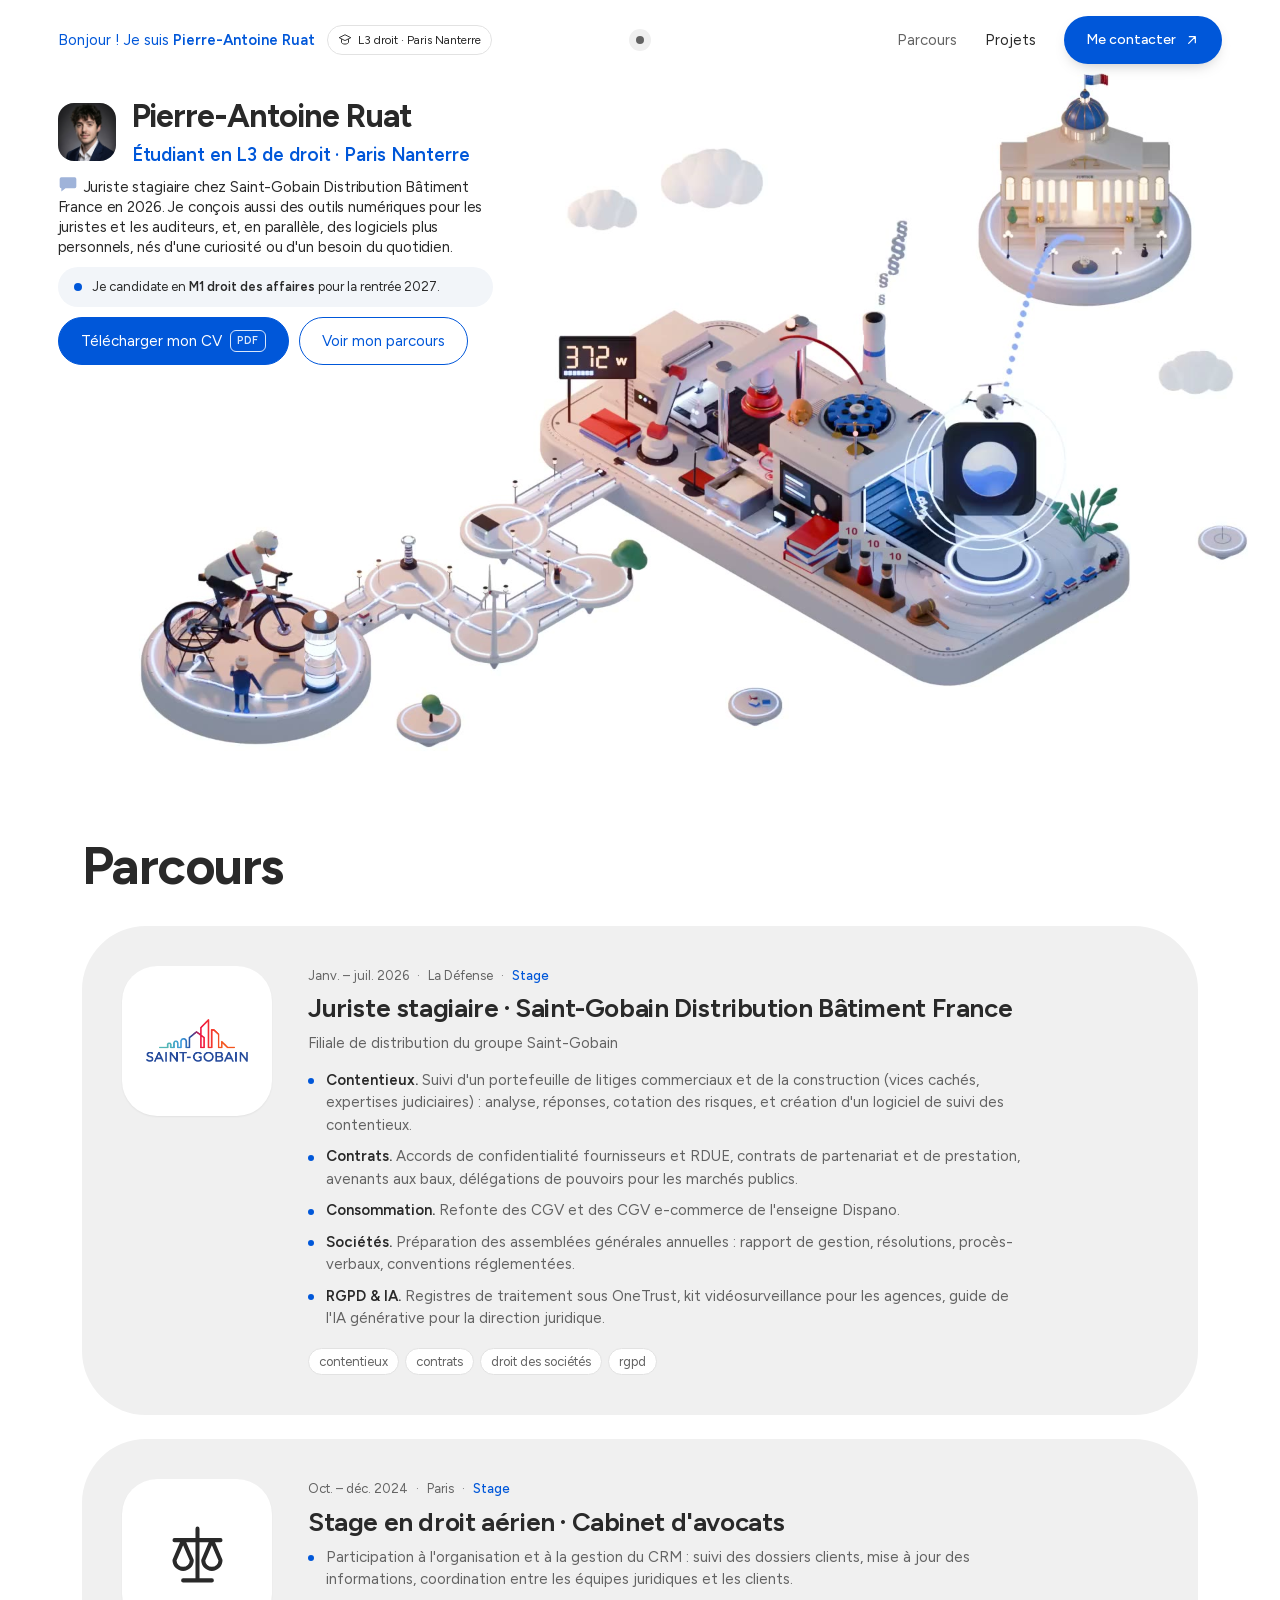
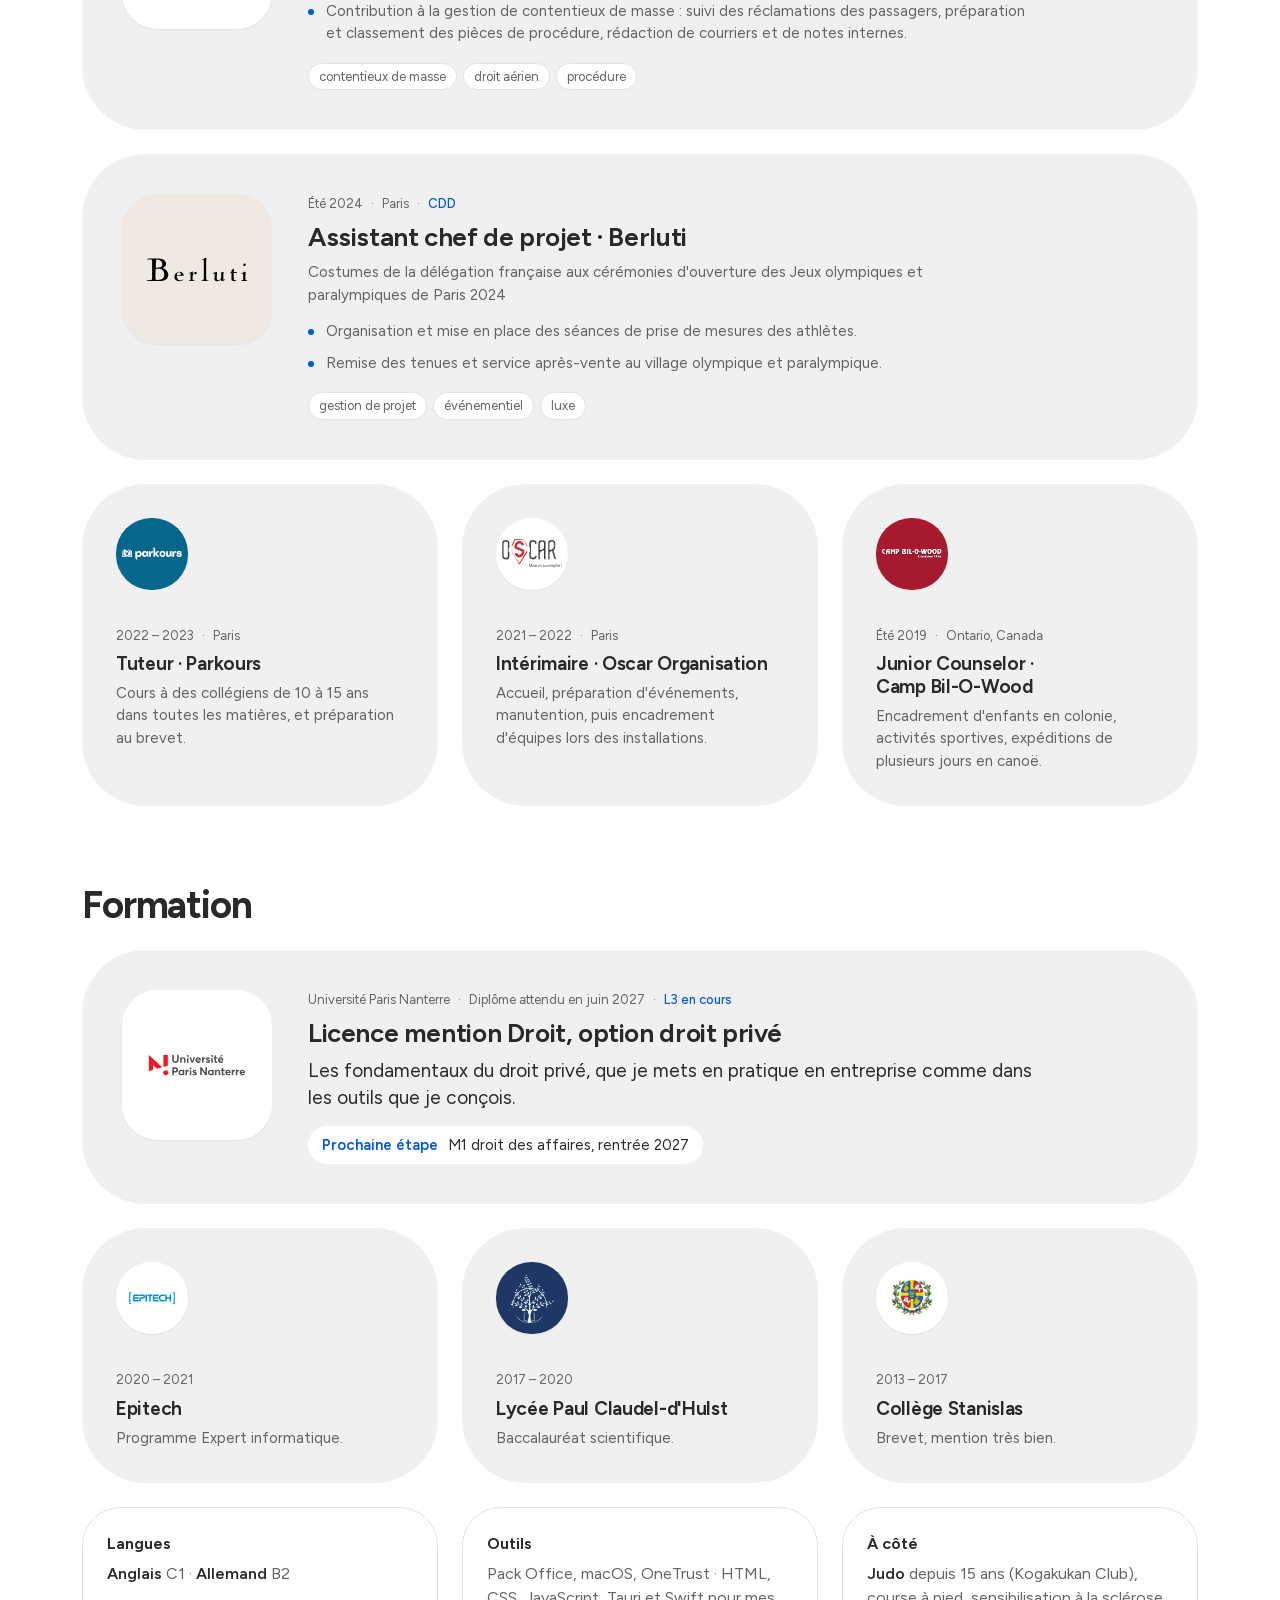
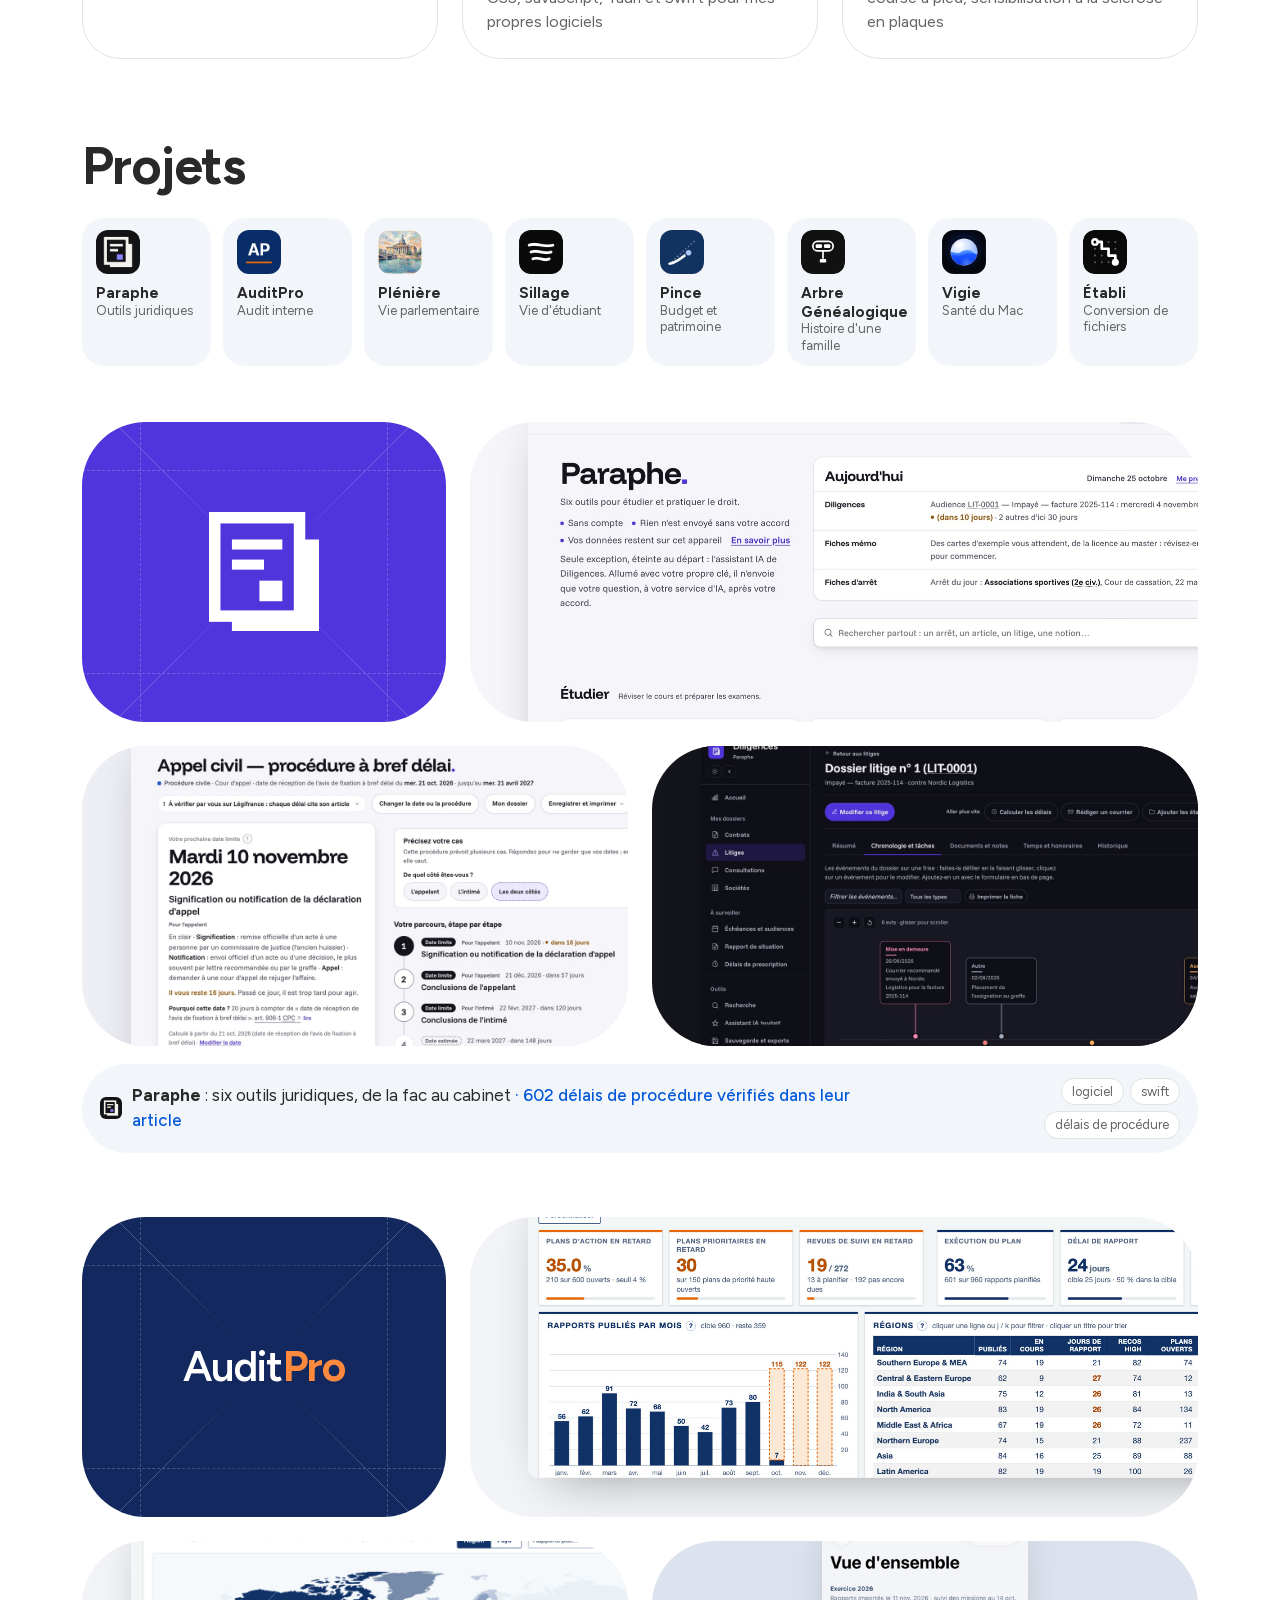
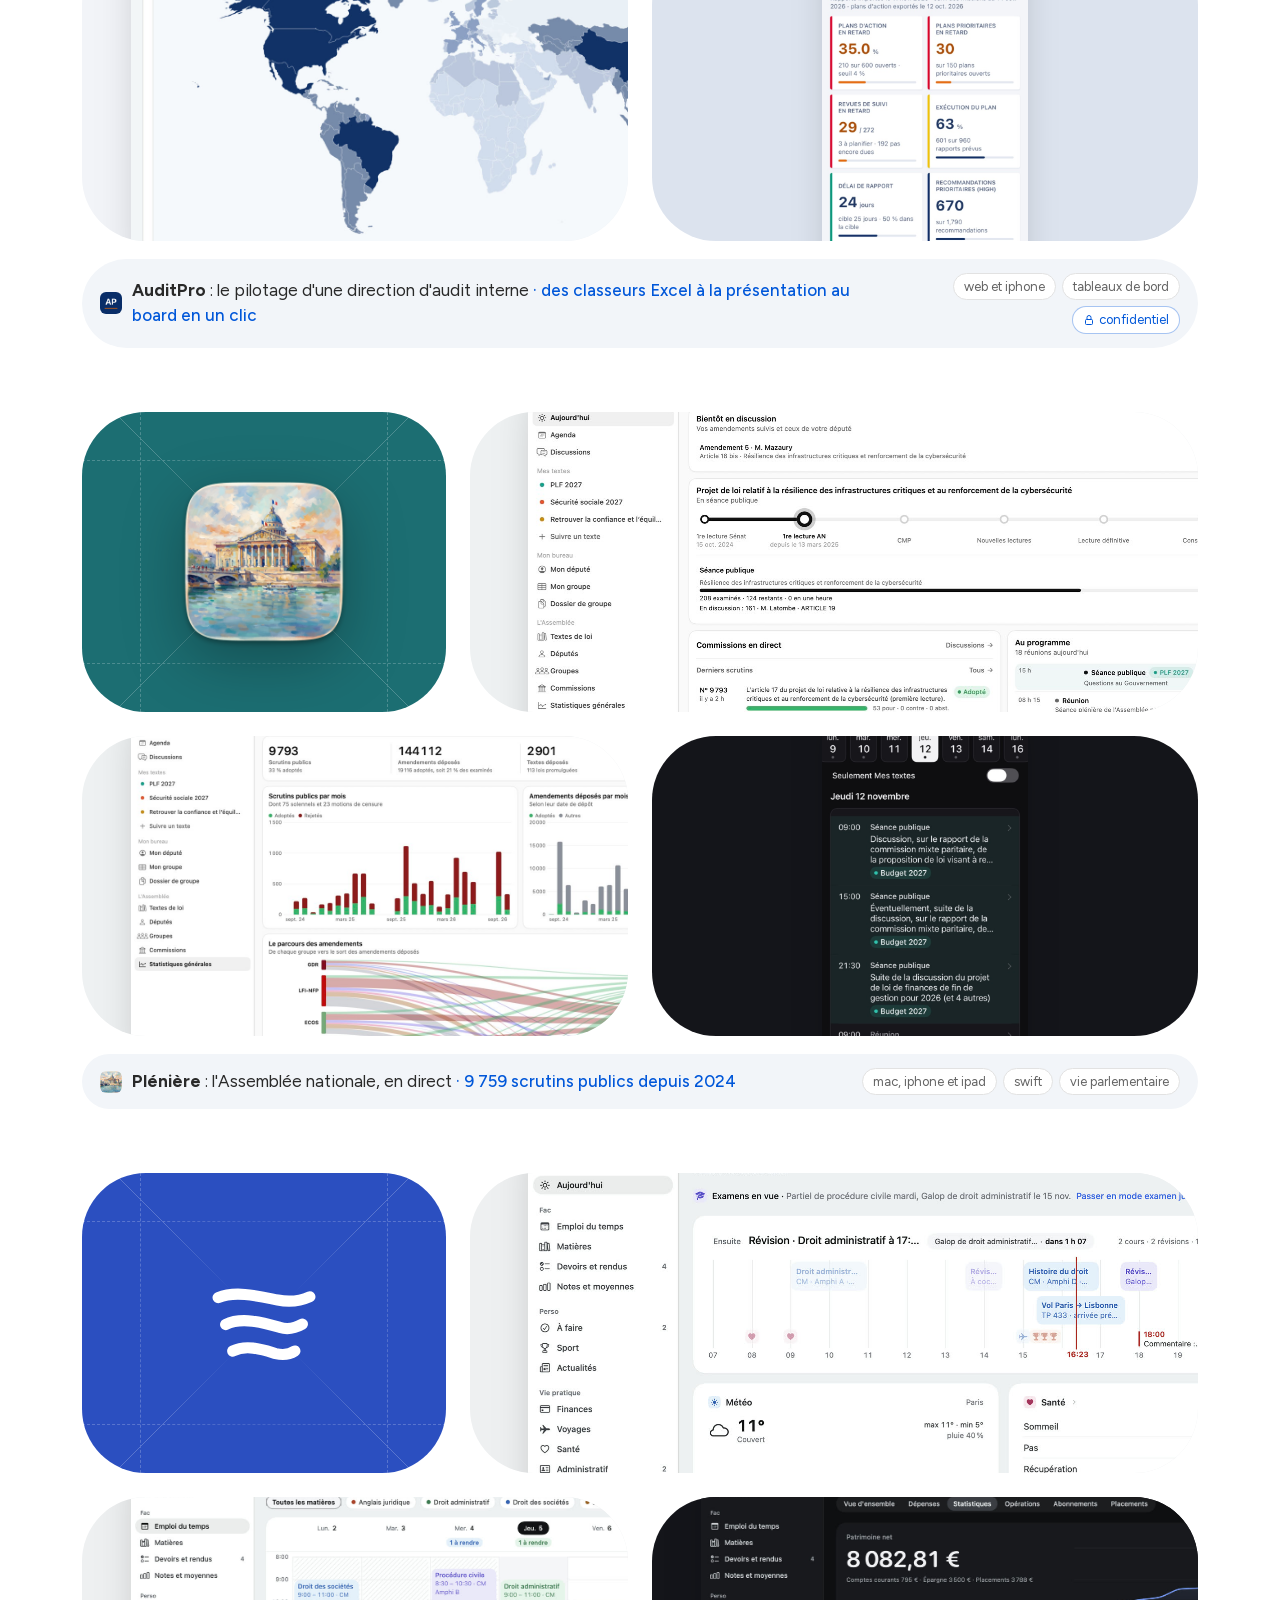
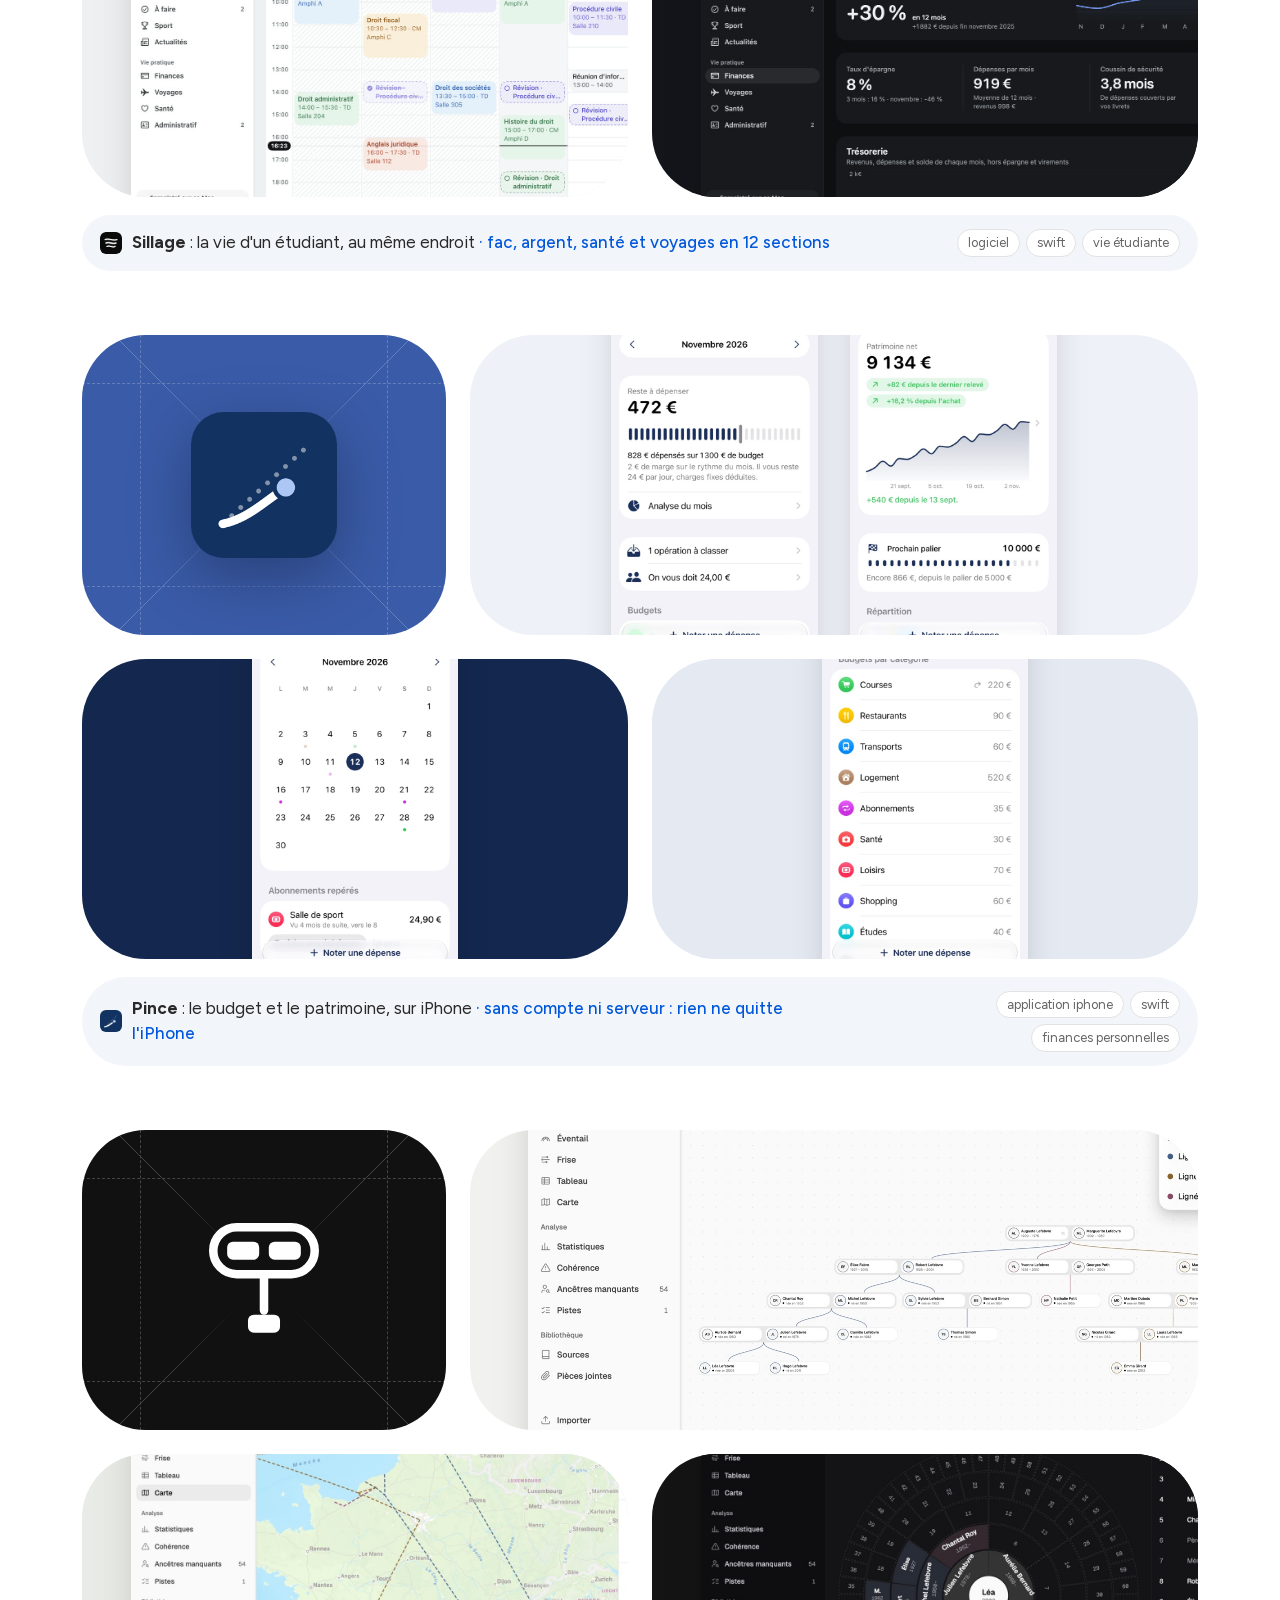
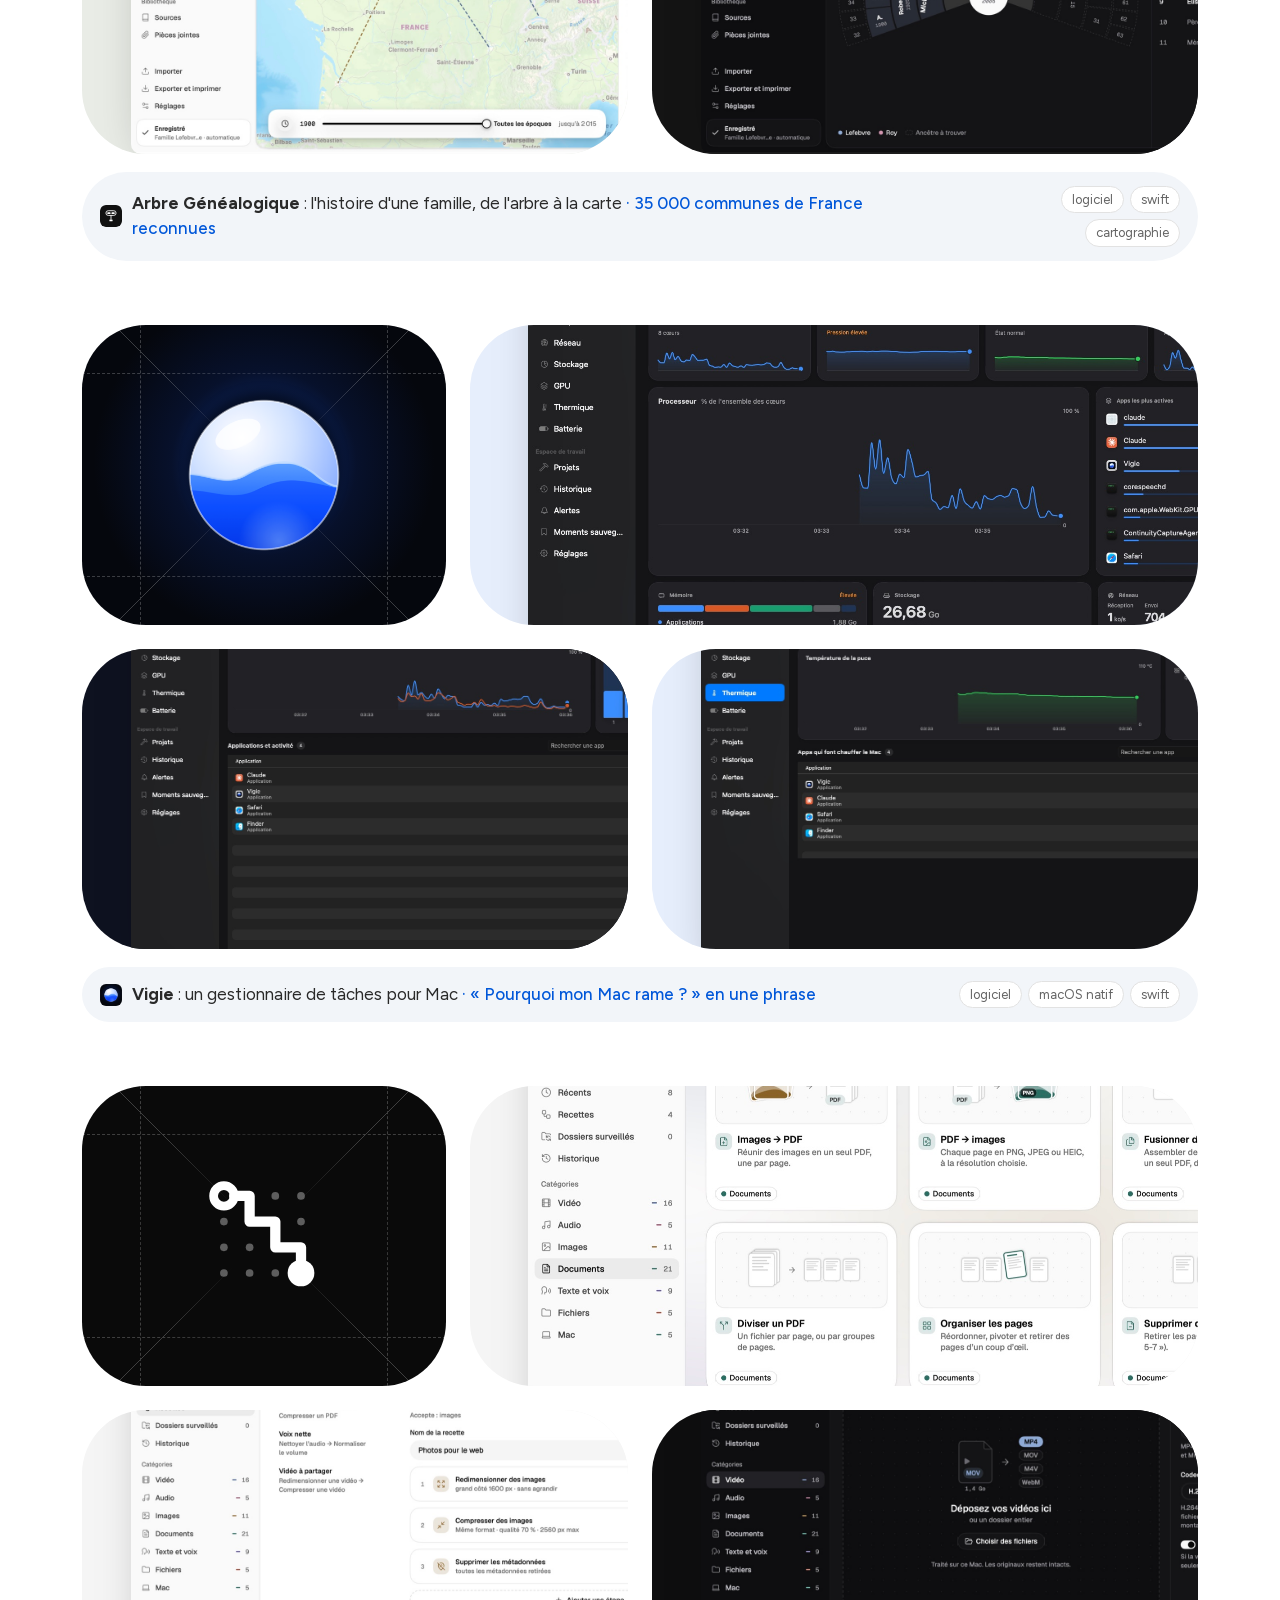
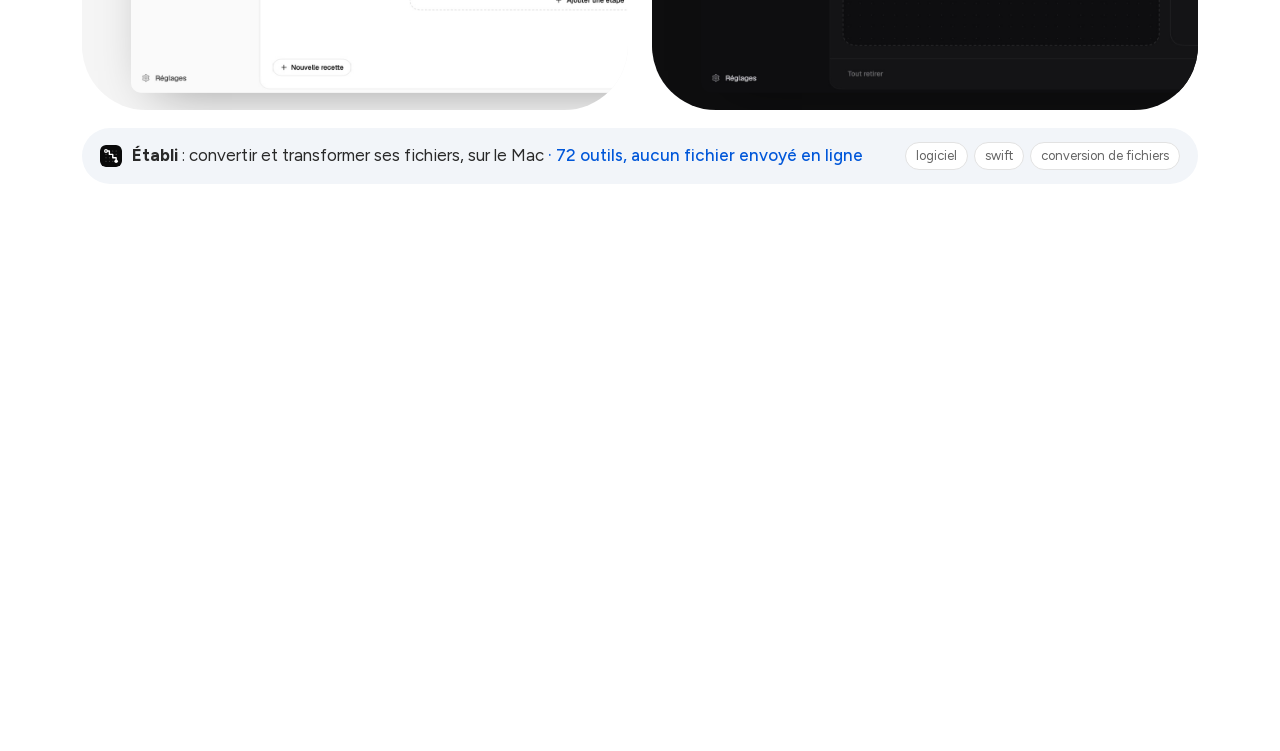
==== commit 6cdf72a9: "Arbre: signed and notarized installer from the applications release Co-Authored-By: Claude Opus 5.5 " ====
--- a/index.html
+++ b/index.html
@@ -691,8 +691,10 @@
   </div>
   <p class="note">Captures réalisées avec la famille d'exemple fournie dans l'application, aux données fictives.</p>
   <p class="tags"><span>conception</span><span>développement</span><span>cartographie</span><span>design natif</span></p>
-  <a class="pill-link solid" href="assets/telechargements/Arbre-Genealogique.dmg" download>Télécharger pour Mac <span class="file">DMG</span></a>
-  <p class="note">Version 2.0, 12 Mo, macOS 15 ou plus récent, Mac Apple ou Intel. L'application n'étant pas signée par Apple, le premier lancement se valide dans Réglages Système › Confidentialité et sécurité › Ouvrir quand même.</p>
+  <div class="downloads">
+    <a class="pill-link solid" href="https://github.com/PARPAR30/portfolio/releases/download/applications/Arbre-Genealogique-2.0.0.dmg" download>Télécharger pour Mac <span class="file">DMG</span></a>
+  </div>
+  <p class="note">Version 2.0, 14 Mo, macOS 15 ou plus récent, Mac Apple ou Intel, signée et vérifiée par Apple : elle s'ouvre sans avertissement.</p>
 </dialog>
 
 <dialog id="m-vigie" class="modal" aria-labelledby="m-vigie-title">
